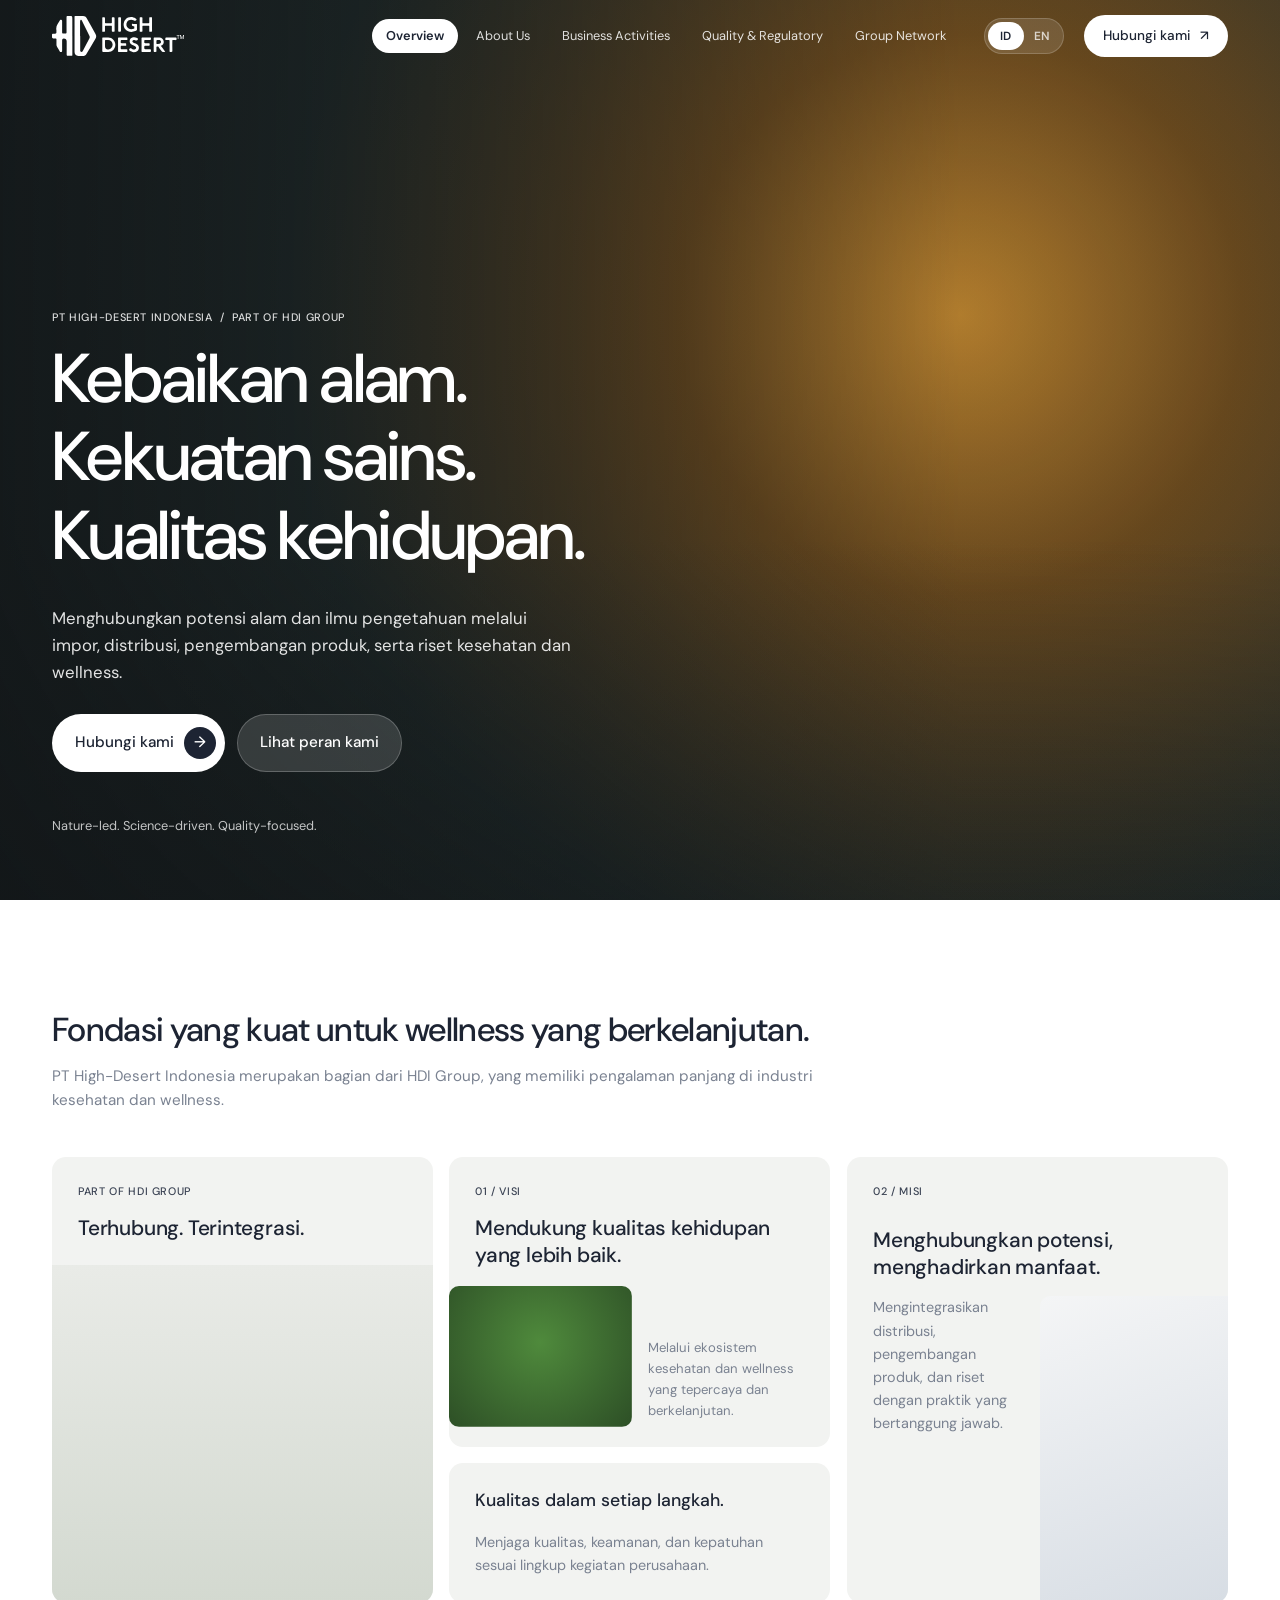
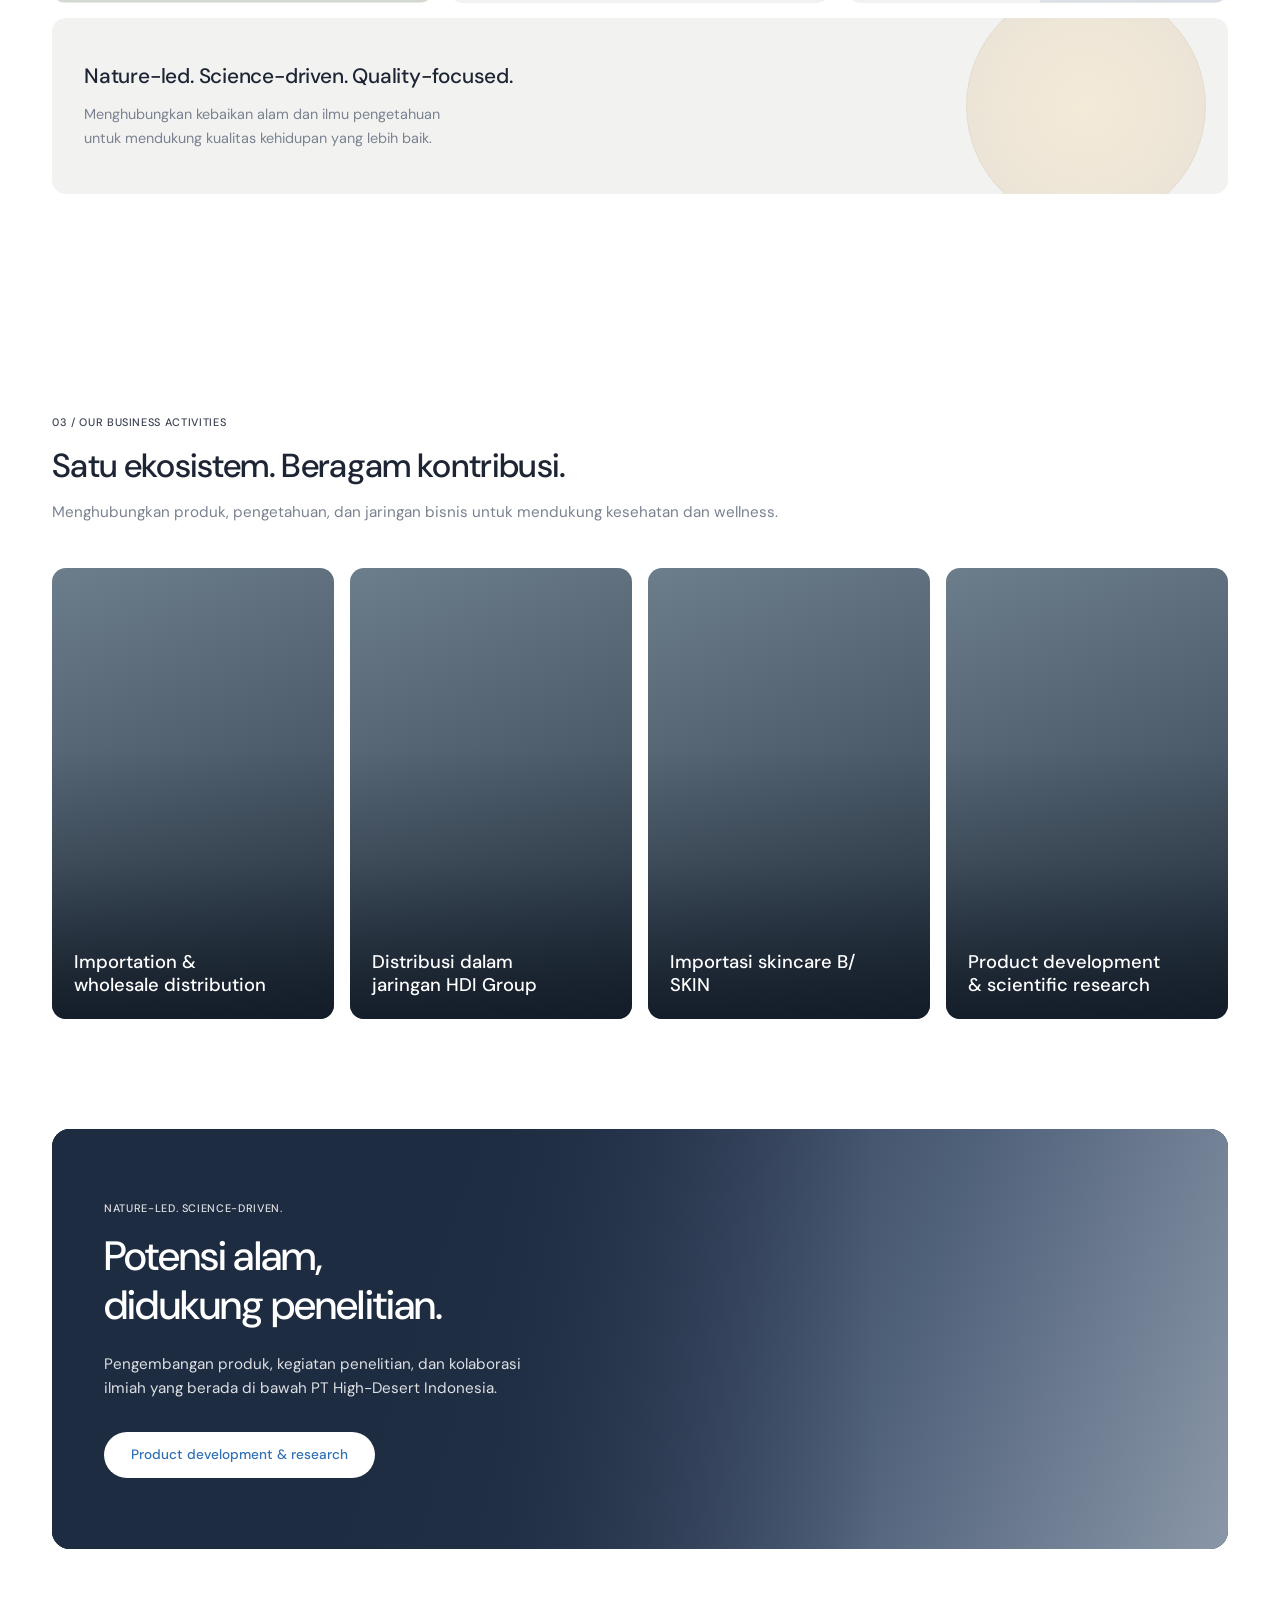
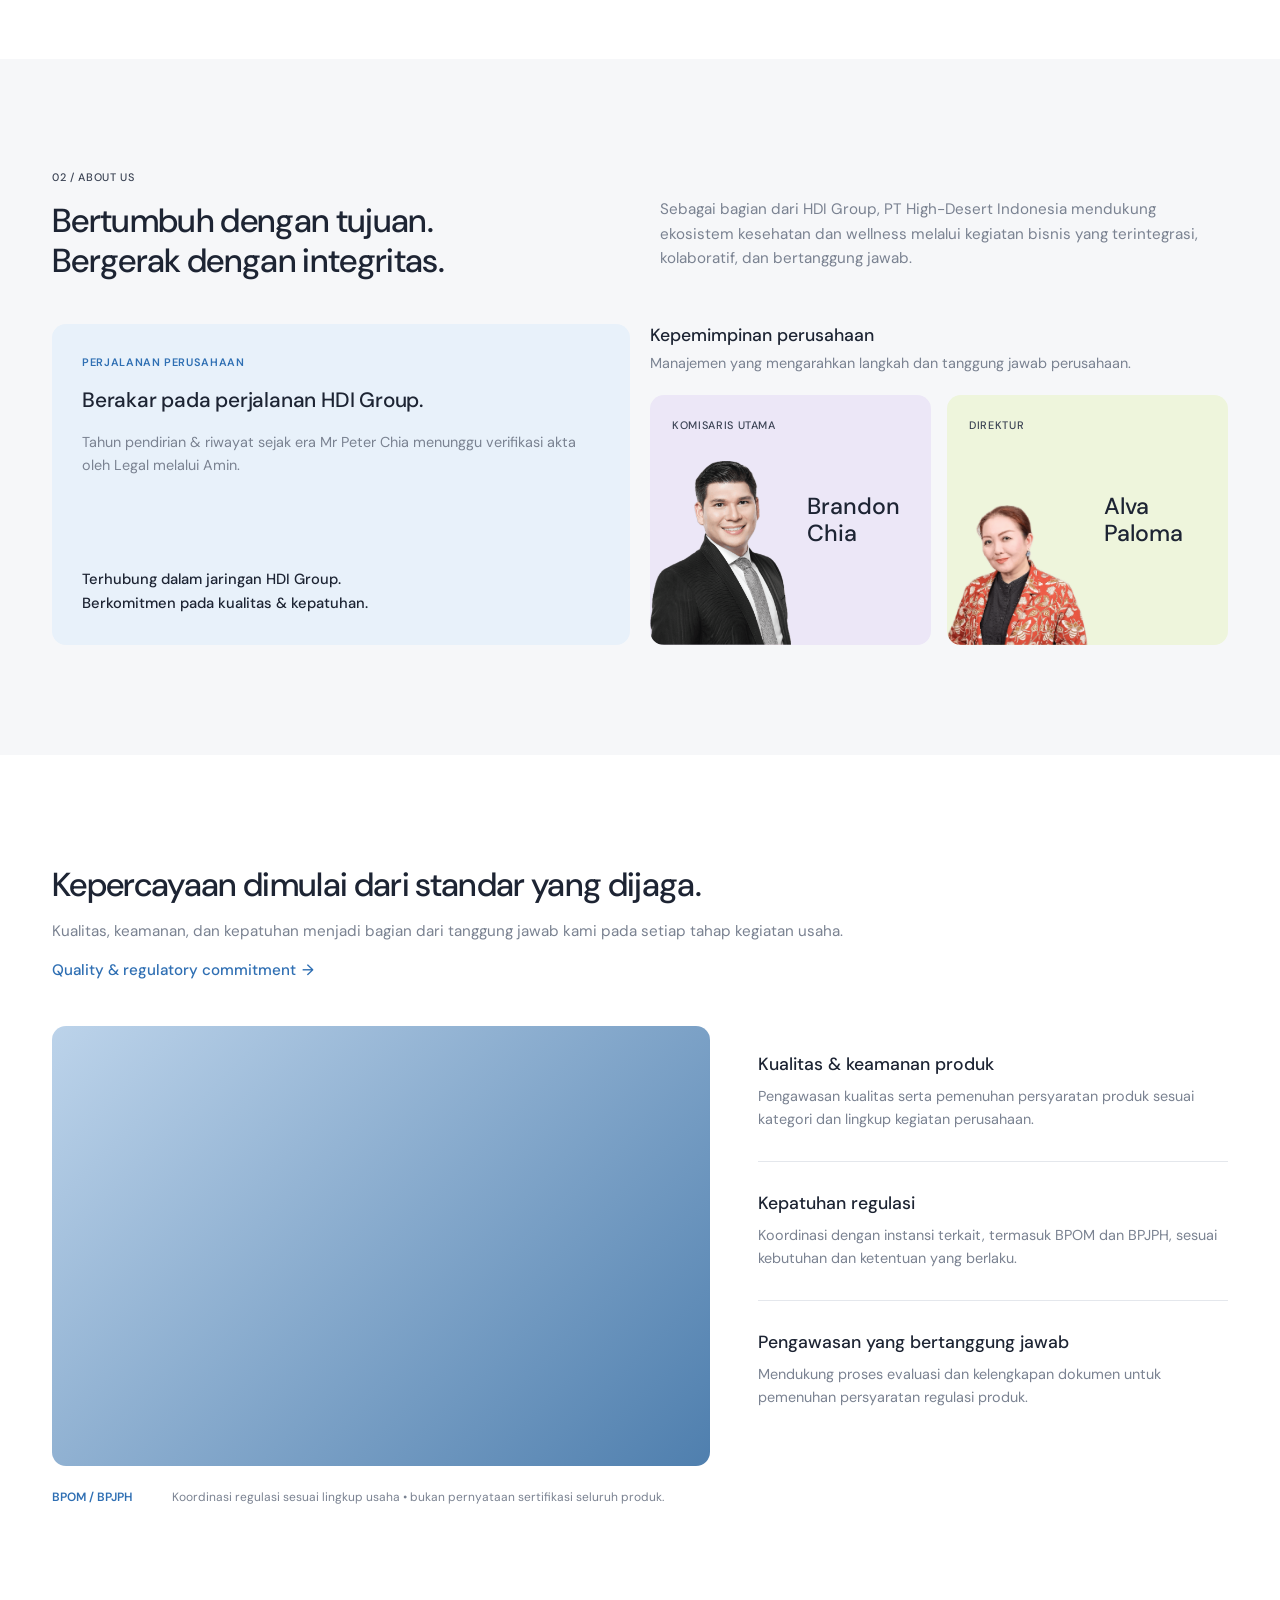
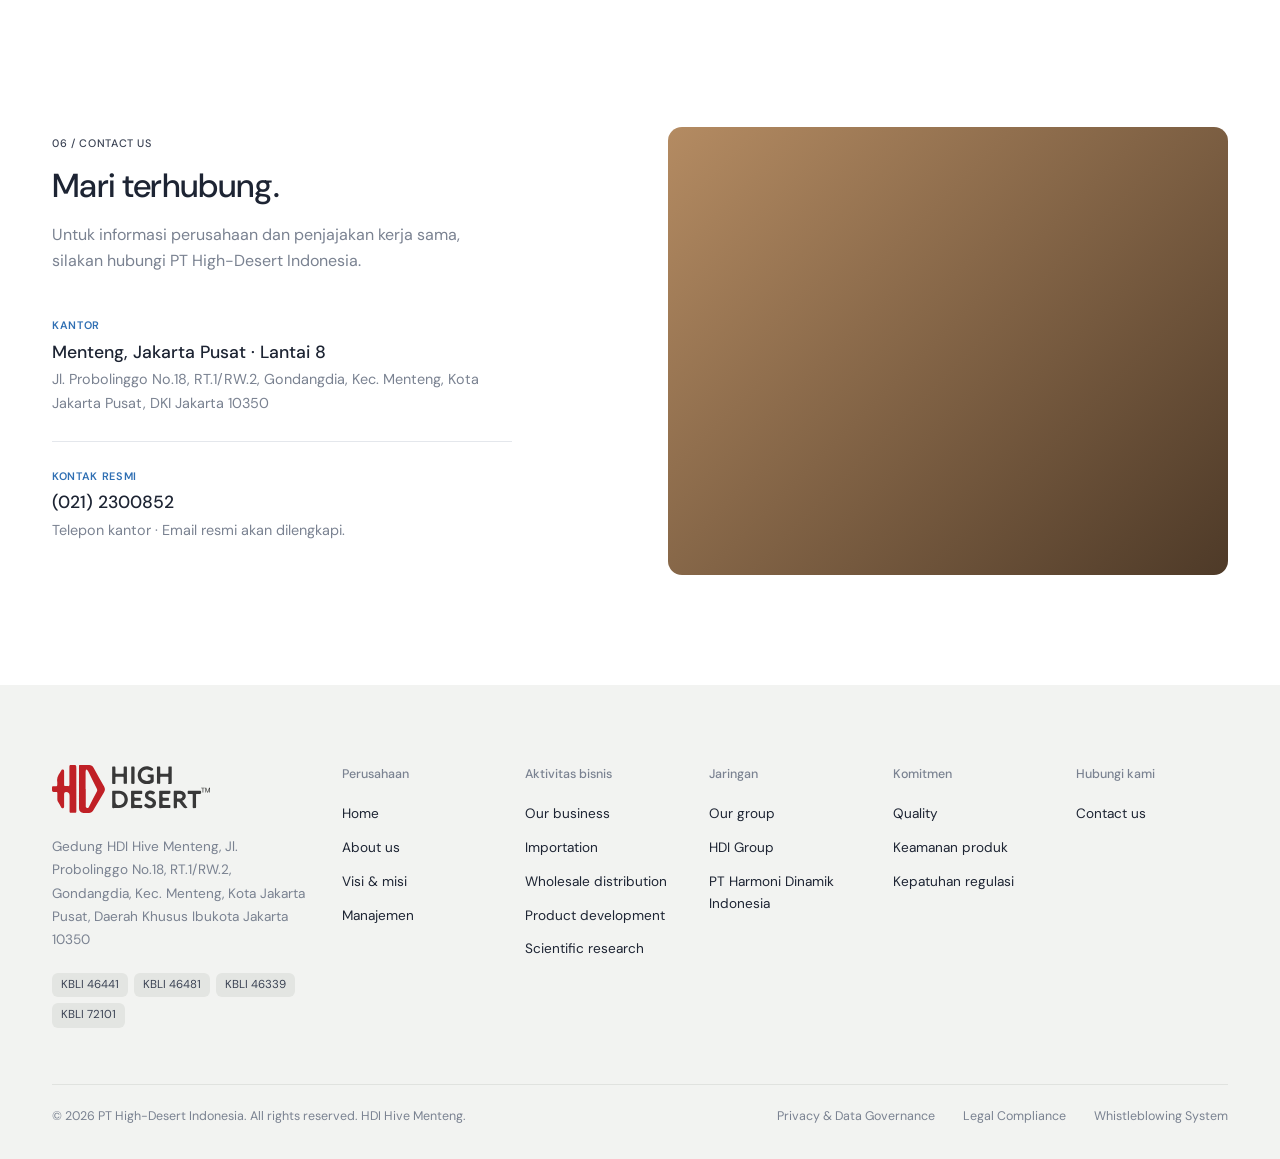
==== index.html @ 1d09f5a4 "Update semua file terbaru" ====
<!DOCTYPE html>
<html lang="id">
<head>
  <meta charset="UTF-8" />
  <meta name="viewport" content="width=device-width, initial-scale=1.0" />
  <title>PT High-Desert Indonesia — Holding & Bioactive Apitherapy</title>
  <meta name="description" content="PT High-Desert Indonesia, bagian dari HDI Group. Menghubungkan potensi alam dan ilmu pengetahuan melalui impor, distribusi, pengembangan produk, serta riset kesehatan dan wellness." />
  <link rel="preconnect" href="https://fonts.googleapis.com" />
  <link rel="preconnect" href="https://fonts.gstatic.com" crossorigin />
  <link href="https://fonts.googleapis.com/css2?family=DM+Sans:opsz,wght@9..40,300;9..40,400;9..40,500;9..40,600;9..40,700&display=swap" rel="stylesheet" />
  <link rel="stylesheet" href="style.css" />
</head>
<body>

  <!-- ============ HEADER ============ -->
  <header class="site-header">
    <div class="container header-inner">
      <a href="#top" class="brand" aria-label="High-Desert — kembali ke atas">
        <img src="assets/logo-white.svg" alt="High-Desert — Holding & Bioactive Apitherapy" class="brand-logo" width="132" height="40" />
      </a>

      <nav class="main-nav" aria-label="Navigasi utama">
        <ul>
          <li><a href="#top" class="is-active">Overview</a></li>
          <li><a href="about.html">About Us</a></li>
          <li><a href="business.html">Business Activities</a></li>
          <li><a href="quality.html">Quality &amp; Regulatory</a></li>
          <li><a href="network.html">Group Network</a></li>
        </ul>
      </nav>

      <div class="lang-switch" role="group" aria-label="Pilih bahasa">
        <button type="button" data-lang="id" aria-pressed="true">ID</button>
        <button type="button" data-lang="en" aria-pressed="false">EN</button>
        <span class="lang-pill" aria-hidden="true"></span>
      </div>

      <a href="contact.html" class="btn btn-light btn-sm header-cta">Hubungi kami <span aria-hidden="true">↗</span></a>

      <button class="nav-toggle" aria-label="Buka menu" aria-expanded="false">
        <span></span><span></span>
      </button>
    </div>
  </header>

  <main>
    <!-- ============ HERO ============ -->
    <section class="hero" id="top">
      <div class="hero-bg" style="--img:url('assets/hero.jpg')"></div>
      <div class="hero-overlay"></div>
      <div class="container hero-content">
        <p class="eyebrow eyebrow-light hero-anim" style="--d:.1s">PT High-Desert Indonesia &nbsp;/&nbsp; Part of HDI Group</p>
        <h1 class="hero-title">
          <span class="line"><span class="hero-anim" style="--d:.25s">Kebaikan alam.</span></span>
          <span class="line"><span class="hero-anim" style="--d:.4s">Kekuatan sains.</span></span>
          <span class="line"><span class="hero-anim" style="--d:.55s">Kualitas kehidupan.</span></span>
        </h1>
        <p class="hero-lead hero-anim" style="--d:.75s">
          Menghubungkan potensi alam dan ilmu pengetahuan melalui impor, distribusi,
          pengembangan produk, serta riset kesehatan dan wellness.
        </p>
        <div class="hero-actions hero-anim" style="--d:.9s">
          <a href="contact.html" class="btn btn-light btn-arrow">Hubungi kami <span class="arrow-circle" aria-hidden="true">→</span></a>
          <a href="#business" class="btn btn-glass">Lihat peran kami</a>
        </div>
        <p class="hero-note hero-anim" style="--d:1.05s">Nature-led. Science-driven. Quality-focused.</p>
      </div>
    </section>

    <!-- ============ FONDASI ============ -->
    <section class="section section-foundation">
      <div class="container">
        <div class="section-head reveal">
          <h2 class="h2">Fondasi yang kuat untuk wellness yang berkelanjutan.</h2>
          <p class="muted">PT High-Desert Indonesia merupakan bagian dari HDI Group, yang memiliki pengalaman panjang di industri kesehatan dan wellness.</p>
        </div>

        <div class="bento">
          <article class="card card-soft bento-a reveal">
            <p class="eyebrow">Part of HDI Group</p>
            <h3 class="h4">Terhubung. Terintegrasi.</h3>
            <div class="card-media media-bottom" style="--img:url('assets/family.jpg')"></div>
          </article>

          <article class="card card-soft bento-b reveal" style="--d:.1s">
            <p class="eyebrow">01 / Visi</p>
            <h3 class="h4">Mendukung kualitas kehidupan yang lebih baik.</h3>
            <div class="green-row">
              <div class="green-img" style="--img:url('assets/hands-moss.jpg')"></div>
              <p>Melalui ekosistem kesehatan dan wellness yang tepercaya dan berkelanjutan.</p>
            </div>
          </article>

          <article class="card card-soft bento-c reveal" style="--d:.2s">
            <h3 class="h5">Kualitas dalam setiap langkah.</h3>
            <p class="muted small">Menjaga kualitas, keamanan, dan kepatuhan sesuai lingkup kegiatan perusahaan.</p>
          </article>

          <article class="card card-soft bento-d reveal" style="--d:.3s">
            <p class="eyebrow">02 / Misi</p>
            <h3 class="h4">Menghubungkan potensi, menghadirkan manfaat.</h3>
            <div class="misi-row">
              <p class="muted small">Mengintegrasikan distribusi, pengembangan produk, dan riset dengan praktik yang bertanggung jawab.</p>
              <div class="card-media misi-img" style="--img:url('assets/lab-scientist.jpg')"></div>
            </div>
          </article>

          <article class="card card-soft bento-wide reveal">
            <div>
              <h3 class="h4">Nature-led. Science-driven. Quality-focused.</h3>
              <p class="muted small">Menghubungkan kebaikan alam dan ilmu pengetahuan<br />untuk mendukung kualitas kehidupan yang lebih baik.</p>
            </div>
            <div class="circle-img" style="--img:url('assets/honeycomb-dish.jpg')"></div>
          </article>
        </div>
      </div>
    </section>

    <!-- ============ BUSINESS ============ -->
    <section class="section" id="business">
      <div class="container">
        <div class="section-head reveal">
          <p class="eyebrow">03 / Our business activities</p>
          <h2 class="h2">Satu ekosistem. Beragam kontribusi.</h2>
          <p class="muted">Menghubungkan produk, pengetahuan, dan jaringan bisnis untuk mendukung kesehatan dan wellness.</p>
        </div>

        <div class="biz-grid">
          <a href="business.html#importation" class="biz-card reveal" style="--d:0s">
            <div class="biz-img" style="--img:url('assets/biz-honey.jpg')"></div>
            <div class="biz-body">
              <p class="eyebrow eyebrow-light biz-eyebrow">01 / Our business</p>
              <div class="biz-text">
                <h3>Importation &amp;<br />wholesale distribution</h3>
                <div class="biz-detail">
                  <div>
                    <p>Importasi dan distribusi wholesale produk untuk mendukung kebutuhan perusahaan dalam HDI Group.</p>
                    <ul class="biz-tags"><li>Suplemen</li><li>Obat tradisional</li><li>Food &amp; beverages</li><li>Personal care</li><li>Skincare</li></ul>
                  </div>
                </div>
              </div>
            </div>
          </a>
          <a href="business.html#divisi" class="biz-card reveal" style="--d:0.1s">
            <div class="biz-img" style="--img:url('assets/biz-warehouse.jpg')"></div>
            <div class="biz-body">
              <p class="eyebrow eyebrow-light biz-eyebrow">02 / Our business</p>
              <div class="biz-text">
                <h3>Distribusi dalam<br />jaringan HDI Group</h3>
                <div class="biz-detail">
                  <div>
                    <p>Mendistribusikan produk kepada perusahaan di dalam HDI Group, termasuk PT Harmoni Dinamik Indonesia.</p>
                    <ul class="biz-tags"><li>Jaringan bisnis</li><li>Pasokan produk</li><li>Kolaborasi</li></ul>
                  </div>
                </div>
              </div>
            </div>
          </a>
          <a href="business.html#bskin" class="biz-card reveal" style="--d:0.2s">
            <div class="biz-img" style="--img:url('assets/biz-skincare.jpg')"></div>
            <div class="biz-body">
              <p class="eyebrow eyebrow-light biz-eyebrow">03 / Our business</p>
              <div class="biz-text">
                <h3>Importasi skincare B/<br />SKIN</h3>
                <div class="biz-detail">
                  <div>
                    <p>Mendukung kegiatan importasi produk skincare B/SKIN dalam lingkup usaha PT High-Desert Indonesia.</p>
                    <ul class="biz-tags"><li>B/SKIN</li><li>Skincare</li></ul>
                  </div>
                </div>
              </div>
            </div>
          </a>
          <a href="business.html#research" class="biz-card reveal" style="--d:0.3s">
            <div class="biz-img" style="--img:url('assets/biz-research.jpg')"></div>
            <div class="biz-body">
              <p class="eyebrow eyebrow-light biz-eyebrow">04 / Our business</p>
              <div class="biz-text">
                <h3>Product development<br />&amp; scientific research</h3>
                <div class="biz-detail">
                  <div>
                    <p>Pengembangan produk, kegiatan penelitian, dan kolaborasi ilmiah yang berada di bawah PT High-Desert Indonesia.</p>
                    <ul class="biz-tags"><li>Pengembangan produk</li><li>Penelitian</li><li>Kolaborasi ilmiah</li></ul>
                  </div>
                </div>
              </div>
            </div>
          </a>
        </div>
      </div>
    </section>

    <!-- ============ RESEARCH BANNER ============ -->
    <section class="section section-tight">
      <div class="container">
        <div class="research-banner reveal">
          <div class="research-img" style="--img:url('assets/research-banner.jpg')"></div>
          <div class="research-overlay"></div>
          <div class="research-content">
            <p class="eyebrow eyebrow-light">Nature-led. Science-driven.</p>
            <h2 class="h2 light">Potensi alam,<br />didukung penelitian.</h2>
            <p class="research-text">Pengembangan produk, kegiatan penelitian, dan kolaborasi ilmiah yang berada di bawah PT High-Desert Indonesia.</p>
            <a href="business.html#research" class="btn btn-light btn-sm btn-blue-text">Product development &amp; research</a>
          </div>
        </div>
      </div>
    </section>

    <!-- ============ ABOUT ============ -->
    <section class="section section-tint" id="about">
      <div class="container">
        <div class="about-head">
          <div class="reveal">
            <p class="eyebrow">02 / About us</p>
            <h2 class="h2">Bertumbuh dengan tujuan.<br />Bergerak dengan integritas.</h2>
          </div>
          <p class="muted reveal" style="--d:.15s">Sebagai bagian dari HDI Group, PT High-Desert Indonesia mendukung ekosistem kesehatan dan wellness melalui kegiatan bisnis yang terintegrasi, kolaboratif, dan bertanggung jawab.</p>
        </div>

        <div class="about-grid">
          <article class="journey-card reveal">
            <p class="eyebrow eyebrow-blue">Perjalanan perusahaan</p>
            <h3 class="h4">Berakar pada perjalanan HDI Group.</h3>
            <p class="muted small">Tahun pendirian &amp; riwayat sejak era Mr Peter Chia menunggu verifikasi akta oleh Legal melalui Amin.</p>
            <p class="journey-foot">Terhubung dalam jaringan HDI Group.<br />Berkomitmen pada kualitas &amp; kepatuhan.</p>
          </article>

          <div class="leaders reveal" style="--d:.15s">
            <h3 class="h5">Kepemimpinan perusahaan</h3>
            <p class="muted small">Manajemen yang mengarahkan langkah dan tanggung jawab perusahaan.</p>
            <div class="leader-grid">
              <article class="leader-card leader-lilac">
                <p class="eyebrow">Komisaris Utama</p>
                <div class="leader-photo" style="--img:url('assets/brandon-chia.png')"></div>
                <h4>Brandon<br />Chia</h4>
              </article>
              <article class="leader-card leader-lime">
                <p class="eyebrow">Direktur</p>
                <div class="leader-photo" style="--img:url('assets/alva-paloma.png')"></div>
                <h4>Alva<br />Paloma</h4>
              </article>
            </div>
          </div>
        </div>
      </div>
    </section>

    <!-- ============ QUALITY ============ -->
    <section class="section" id="quality">
      <div class="container">
        <div class="section-head reveal">
          <h2 class="h2">Kepercayaan dimulai dari standar yang dijaga.</h2>
          <p class="muted">Kualitas, keamanan, dan kepatuhan menjadi bagian dari tanggung jawab kami pada setiap tahap kegiatan usaha.</p>
          <a href="quality.html" class="text-link">Quality &amp; regulatory commitment <span aria-hidden="true">→</span></a>
        </div>

        <div class="quality-grid">
          <div class="quality-img reveal" style="--img:url('assets/quality-lab.jpg')"></div>
          <ul class="quality-list">
            <li class="reveal" style="--d:.1s">
              <h3 class="h5">Kualitas &amp; keamanan produk</h3>
              <p class="muted small">Pengawasan kualitas serta pemenuhan persyaratan produk sesuai kategori dan lingkup kegiatan perusahaan.</p>
            </li>
            <li class="reveal" style="--d:.2s">
              <h3 class="h5">Kepatuhan regulasi</h3>
              <p class="muted small">Koordinasi dengan instansi terkait, termasuk BPOM dan BPJPH, sesuai kebutuhan dan ketentuan yang berlaku.</p>
            </li>
            <li class="reveal" style="--d:.3s">
              <h3 class="h5">Pengawasan yang bertanggung jawab</h3>
              <p class="muted small">Mendukung proses evaluasi dan kelengkapan dokumen untuk pemenuhan persyaratan regulasi produk.</p>
            </li>
          </ul>
        </div>
        <p class="quality-note reveal"><strong>BPOM / BPJPH</strong> <span>Koordinasi regulasi sesuai lingkup usaha • bukan pernyataan sertifikasi seluruh produk.</span></p>
      </div>
    </section>

    <!-- ============ CONTACT ============ -->
    <section class="section" id="contact">
      <div class="container contact-grid">
        <div class="reveal">
          <p class="eyebrow">06 / Contact us</p>
          <h2 class="h2">Mari terhubung.</h2>
          <p class="muted">Untuk informasi perusahaan dan penjajakan kerja sama,<br />silakan hubungi PT High-Desert Indonesia.</p>

          <div class="contact-item">
            <p class="eyebrow eyebrow-blue">Kantor</p>
            <h3 class="h5">Menteng, Jakarta Pusat · Lantai 8</h3>
            <p class="muted small">Jl. Probolinggo No.18, RT.1/RW.2, Gondangdia, Kec. Menteng, Kota Jakarta Pusat, DKI Jakarta 10350</p>
          </div>
          <div class="contact-item">
            <p class="eyebrow eyebrow-blue">Kontak resmi</p>
            <h3 class="h5 phone-link"><a href="tel:+62212300852">(021) 2300852</a></h3>
            <p class="muted small">Telepon kantor · Email resmi akan dilengkapi.</p>
          </div>
        </div>
        <div class="contact-img reveal" style="--d:.15s; --img:url('assets/office.jpg')"></div>
      </div>
    </section>
  </main>

  <!-- ============ FOOTER ============ -->
  <footer class="site-footer" id="footer">
    <div class="container">
      <div class="footer-top">
        <div class="footer-brand">
          <img src="assets/logo-color.svg" alt="High-Desert" class="footer-logo" width="160" height="49" />
          <address>Gedung HDI Hive Menteng, Jl. Probolinggo No.18, RT.1/RW.2, Gondangdia, Kec. Menteng, Kota Jakarta Pusat, Daerah Khusus Ibukota Jakarta 10350</address>
          <div class="kbli">
            <span>KBLI 46441</span><span>KBLI 46481</span><span>KBLI 46339</span><span>KBLI 72101</span>
          </div>
        </div>

        <div class="footer-col">
          <h4>Perusahaan</h4>
          <a href="#top">Home</a><a href="about.html">About us</a><a href="about.html#visi">Visi &amp; misi</a><a href="about.html#manajemen">Manajemen</a>
        </div>
        <div class="footer-col">
          <h4>Aktivitas bisnis</h4>
          <a href="business.html#divisi">Our business</a><a href="business.html#importation">Importation</a><a href="business.html#importation">Wholesale distribution</a><a href="business.html#research">Product development</a><a href="business.html#research">Scientific research</a>
        </div>
        <div class="footer-col">
          <h4>Jaringan</h4>
          <a href="network.html">Our group</a><a href="network.html#ekosistem">HDI Group</a><a href="network.html#entitas">PT Harmoni Dinamik Indonesia</a>
        </div>
        <div class="footer-col">
          <h4>Komitmen</h4>
          <a href="quality.html#komitmen">Quality</a><a href="quality.html#alur">Keamanan produk</a><a href="quality.html#regulasi">Kepatuhan regulasi</a>
        </div>
        <div class="footer-col">
          <h4>Hubungi kami</h4>
          <a href="contact.html">Contact us</a>
        </div>
      </div>

      <div class="footer-bottom">
        <p>© <span id="year">2024</span> PT High-Desert Indonesia. All rights reserved. HDI Hive Menteng.</p>
        <nav aria-label="Legal">
          <a href="#">Privacy &amp; Data Governance</a>
          <a href="#">Legal Compliance</a>
          <a href="contact.html?topik=whistleblowing#form">Whistleblowing System</a>
        </nav>
      </div>
    </div>
  </footer>

  <!-- Floating back to top dengan progress ring -->
  <button class="back-to-top js-totop" type="button" aria-label="Kembali ke atas">
    <svg viewBox="0 0 48 48" aria-hidden="true">
      <circle class="ring-bg" cx="24" cy="24" r="22" />
      <circle class="ring-progress" cx="24" cy="24" r="22" />
    </svg>
    <span class="back-to-top-arrow" aria-hidden="true">↑</span>
  </button>

  <script src="i18n.js" defer></script>
  <script src="script.js" defer></script>
</body>
</html>
---- style.css ----
/* =========================================================
   PT High-Desert Indonesia — Homepage
   ========================================================= */

:root {
  --ink: #1d2433;
  --ink-soft: #3b4354;
  --muted: #7a8291;
  --line: #e4e7ec;
  --bg: #ffffff;
  --bg-soft: #f2f3f1;
  --bg-tint: #f6f7f9;
  --green: #3f7d5a;
  --green-dark: #326848;
  --blue: #2f6fb3;
  --blue-soft: #e8f1fa;
  --lilac: #ece7f7;
  --lime: #eef5dc;
  --navy: #1e2c42;
  --header-h: 72px;
  --radius: 14px;
  --radius-lg: 18px;
  --ease: cubic-bezier(.22, .61, .36, 1);
  --ease-out: cubic-bezier(.16, 1, .3, 1);
  --container: 1240px;
}

*,
*::before,
*::after { box-sizing: border-box; }

html { scroll-behavior: smooth; scroll-padding-top: var(--header-h); }

body {
  margin: 0;
  font-family: "DM Sans", system-ui, -apple-system, "Segoe UI", sans-serif;
  color: var(--ink);
  background: var(--bg);
  font-size: 16px;
  line-height: 1.6;
  -webkit-font-smoothing: antialiased;
  overflow-x: clip; /* cegah scroll horizontal dari animasi slide-in (tidak mengganggu sticky) */
}

img { max-width: 100%; display: block; }
a { color: inherit; text-decoration: none; }
h1, h2, h3, h4, p { margin: 0; }
ul { margin: 0; padding: 0; list-style: none; }
address { font-style: normal; }

.container {
  width: 100%;
  max-width: var(--container);
  margin: 0 auto;
  padding: 0 32px;
}

/* ---------- Typography ---------- */
.h2 {
  font-size: clamp(1.75rem, 2.6vw, 2.25rem);
  font-weight: 500;
  line-height: 1.2;
  letter-spacing: -.02em;
}
.h2.light { color: #fff; }
.h4 { font-size: 1.3rem; font-weight: 500; line-height: 1.3; letter-spacing: -.01em; }
.h5 { font-size: 1.1rem; font-weight: 500; line-height: 1.35; }
.muted { color: var(--muted); }
.small { font-size: .9rem; line-height: 1.6; }

.eyebrow {
  font-size: .68rem;
  font-weight: 500;
  letter-spacing: .06em;
  text-transform: uppercase;
  color: var(--ink-soft);
  margin-bottom: 14px;
}
.eyebrow-light { color: rgba(255, 255, 255, .85); }
.eyebrow-blue { color: var(--blue); font-weight: 600; }

/* ---------- Buttons ---------- */
.btn {
  display: inline-flex;
  align-items: center;
  gap: 10px;
  padding: 12px 22px;
  border-radius: 999px;
  font-weight: 500;
  font-size: .95rem;
  border: 1px solid transparent;
  cursor: pointer;
  transition: transform .35s var(--ease), background-color .35s var(--ease),
              box-shadow .35s var(--ease), color .35s var(--ease);
}
.btn:hover { transform: translateY(-2px); }
.btn-sm { padding: 9px 18px; font-size: .85rem; }

.btn-light { background: #fff; color: var(--ink); }
.btn-light:hover { box-shadow: 0 10px 24px -10px rgba(0, 0, 0, .35); }

.btn-glass {
  background: rgba(255, 255, 255, .14);
  color: #fff;
  border-color: rgba(255, 255, 255, .22);
  backdrop-filter: blur(8px);
}
.btn-glass:hover { background: rgba(255, 255, 255, .24); }

.btn-arrow { padding-right: 8px; }
.arrow-circle {
  display: grid;
  place-items: center;
  width: 32px;
  height: 32px;
  border-radius: 50%;
  background: var(--ink);
  color: #fff;
  transition: transform .4s var(--ease);
}
.btn-arrow:hover .arrow-circle { transform: translateX(4px); }

.btn-blue-text { color: var(--blue); padding: 11px 26px; }

.text-link {
  display: inline-flex;
  gap: 6px;
  margin-top: 14px;
  color: var(--blue);
  font-weight: 500;
  font-size: .95rem;
}
.text-link span { transition: transform .35s var(--ease); }
.text-link:hover span { transform: translateX(5px); }

/* ---------- Image helper ----------
   Gambar dipasang via --img. Jika file belum ada, gradient fallback tetap tampil. */
[style*="--img"] {
  background-image: var(--img), var(--fallback, linear-gradient(135deg, #dfe4ea, #c9d1db));
  background-size: cover;
  background-position: center;
  background-repeat: no-repeat;
}

/* =========================================================
   HEADER
   ========================================================= */
.site-header {
  position: fixed;
  inset: 0 0 auto 0;
  z-index: 100;
  height: var(--header-h);
  background: rgba(32, 34, 36, .0);
  transition: background-color .4s var(--ease), box-shadow .4s var(--ease), height .4s var(--ease);
}
.site-header.is-scrolled {
  background: rgba(30, 32, 34, .86);
  backdrop-filter: blur(14px);
  box-shadow: 0 6px 24px -12px rgba(0, 0, 0, .45);
  --header-h: 64px;
}
.header-inner {
  height: 100%;
  display: flex;
  align-items: center;
  justify-content: space-between;
  gap: 24px;
}

.brand { color: #fff; display: flex; flex-direction: column; line-height: 1.1; }
.brand-name { font-weight: 700; font-size: 1.05rem; letter-spacing: -.01em; display: inline-flex; align-items: center; }
.brand-name sup { font-size: .55em; margin-left: 1px; }
.brand-dot {
  width: 6px; height: 6px; border-radius: 50%; background: #fff; margin-left: 5px;
  animation: pulse 2.6s var(--ease) infinite;
}
.brand-tag { font-size: .58rem; letter-spacing: .08em; text-transform: uppercase; opacity: .85; margin-top: 4px; }

.main-nav ul {
  display: flex;
  gap: 4px;
  padding: 4px;
  border-radius: 999px;
}
.main-nav a {
  display: block;
  padding: 7px 14px;
  border-radius: 999px;
  color: rgba(255, 255, 255, .85);
  font-size: .8rem;
  transition: background-color .3s var(--ease), color .3s var(--ease);
}
.main-nav a:hover { color: #fff; background: rgba(255, 255, 255, .1); }
.main-nav a.is-active { background: #fff; color: var(--ink); font-weight: 600; }

.nav-toggle {
  display: none;
  width: 42px; height: 42px;
  border-radius: 50%;
  border: 1px solid rgba(255, 255, 255, .3);
  background: transparent;
  cursor: pointer;
  position: relative;
}
.nav-toggle span {
  position: absolute; left: 12px; right: 12px; height: 1.5px; background: #fff;
  transition: transform .35s var(--ease), top .35s var(--ease);
}
.nav-toggle span:first-child { top: 16px; }
.nav-toggle span:last-child { top: 24px; }
.nav-open .nav-toggle span:first-child { top: 20px; transform: rotate(45deg); }
.nav-open .nav-toggle span:last-child { top: 20px; transform: rotate(-45deg); }

/* =========================================================
   HERO
   ========================================================= */
.hero {
  position: relative;
  min-height: 100vh;
  min-height: 100svh;
  max-height: 900px;
  display: flex;
  align-items: flex-end;
  color: #fff;
  overflow: hidden;
  background: #1f2a2a;
}
.hero-bg {
  --fallback: radial-gradient(circle at 75% 35%, #b9822f 0%, #6b4a1e 25%, #23302f 60%, #1b2324 100%);
  position: absolute;
  inset: 0;
  transform: scale(1.12);
  animation: kenburns 18s var(--ease) forwards;
}
.hero-overlay {
  position: absolute;
  inset: 0;
  background:
    linear-gradient(90deg, rgba(18, 22, 24, .78) 0%, rgba(18, 22, 24, .4) 45%, rgba(18, 22, 24, .05) 75%),
    linear-gradient(0deg, rgba(18, 22, 24, .45) 0%, transparent 40%);
}
.hero-content { position: relative; padding-top: 140px; padding-bottom: 64px; }
.hero-title {
  font-size: clamp(2.6rem, 5.4vw, 4.4rem);
  font-weight: 500;
  line-height: 1.08;
  letter-spacing: -.025em;
  margin: 8px 0 28px;
}
.hero-title .line { display: block; overflow: hidden; padding-bottom: .06em; }
.hero-title .line > span { display: inline-block; }
.hero-lead { max-width: 520px; font-size: 1.05rem; color: rgba(255, 255, 255, .88); }
.hero-actions { display: flex; flex-wrap: wrap; gap: 12px; margin: 28px 0 44px; }
.hero-note { font-size: .8rem; color: rgba(255, 255, 255, .75); }

/* Hero entrance */
.hero-anim {
  opacity: 0;
  transform: translateY(24px);
  animation: heroIn 1s var(--ease-out) forwards;
  animation-delay: var(--d, 0s);
}
.hero-title .hero-anim { transform: translateY(105%); opacity: 1; }

/* =========================================================
   SECTIONS
   ========================================================= */
.section { padding: 110px 0; }
.section-tight { padding: 0 0 110px; }
.section-tint { background: var(--bg-tint); }
.section-head { max-width: 820px; margin-bottom: 44px; }
.section-head .h2 + .muted { margin-top: 14px; font-size: .95rem; }

/* ---------- Bento ---------- */
.bento {
  display: grid;
  grid-template-columns: 1fr 1fr 1fr;
  grid-template-rows: auto auto auto;
  gap: 16px;
}
.card {
  border-radius: var(--radius);
  padding: 26px 26px;
  position: relative;
  overflow: hidden;
  transition: transform .5s var(--ease), box-shadow .5s var(--ease);
}
.card:hover { transform: translateY(-4px); box-shadow: 0 20px 40px -24px rgba(29, 36, 51, .35); }
.card-soft { background: var(--bg-soft); }
.card-green { background: var(--green); color: #fff; }

/* ---------- Bento hover: membesar + berubah hijau ---------- */
.bento .card {
  transition: transform .55s var(--ease), box-shadow .55s var(--ease),
              background-color .5s var(--ease), color .5s var(--ease);
  will-change: transform;
}
.bento .card .eyebrow,
.bento .card .muted,
.bento .card .green-row p { transition: color .5s var(--ease); }

/* Kartu yang di-hover jadi hijau */
.bento .card:hover {
  z-index: 2;
  background: var(--green);
  color: #fff;
  box-shadow: 0 30px 60px -28px rgba(30, 70, 45, .55);
}
.bento .card:hover .eyebrow { color: rgba(255, 255, 255, .85); }
.bento .card:hover .muted { color: rgba(255, 255, 255, .85); }

/* Saat kartu lain di-hover, kartu Visi kembali abu-abu supaya hanya satu yang hijau */
.bento:has(.card:hover) .card-green:not(:hover) { background: var(--bg-soft); color: var(--ink); }
.bento:has(.card:hover) .card-green:not(:hover) .eyebrow { color: var(--ink-soft); }
.bento:has(.card:hover) .card-green:not(:hover) .green-row p { color: var(--muted); }

.bento-a { grid-column: 1; grid-row: 1 / span 2; min-height: 440px; padding-bottom: 0; display: flex; flex-direction: column; }
.bento-b { grid-column: 2; grid-row: 1; }
.bento-c { grid-column: 2; grid-row: 2; }
.bento-d { grid-column: 3; grid-row: 1 / span 2; display: flex; flex-direction: column; padding-bottom: 0; }
.bento-wide {
  grid-column: 1 / -1;
  display: flex; align-items: center; justify-content: space-between; gap: 24px;
  padding: 28px 32px;
  min-height: 170px;
}
.bento-wide .h4 { margin-bottom: 14px; }
.bento-c .h5 { margin-bottom: 18px; }

.card-media { transition: transform .9s var(--ease); }
.card:hover .card-media { transform: scale(1.04); }
.media-bottom {
  --fallback: linear-gradient(180deg, #e9ebe7, #d3d9d0);
  flex: 1;
  margin: 24px -26px 0;
  background-position: center bottom;
  background-size: contain;
}

.green-row { display: grid; grid-template-columns: 1fr 1fr; gap: 16px; align-items: end; margin-top: 18px; }
.green-row p { font-size: .82rem; color: rgba(255, 255, 255, .88); }
.green-img {
  --fallback: radial-gradient(circle at 50% 40%, #4f8a3c, #2d4f26);
  aspect-ratio: 1.3 / 1;
  border-radius: 10px;
  margin-left: -26px;
  margin-bottom: -6px;
}

.bento-d .h4 { margin-top: 12px; }
.misi-row { display: grid; grid-template-columns: 1fr 1.05fr; gap: 12px; flex: 1; margin-top: 16px; }
.misi-img { --fallback: linear-gradient(160deg, #f4f5f6, #d7dde4); margin-right: -26px; border-radius: 10px 0 0 0; min-height: 220px; }

.circle-img {
  --fallback: radial-gradient(circle, #f4ead8, #e8e2d6);
  width: 240px; height: 240px;
  border-radius: 50%;
  flex-shrink: 0;
  margin: -60px -10px -60px 0;
  box-shadow: inset 0 0 0 1px rgba(0, 0, 0, .04);
  animation: float 7s ease-in-out infinite;
}

/* ---------- Business ---------- */
.biz-grid { display: grid; grid-template-columns: repeat(4, 1fr); gap: 16px; }
.biz-card {
  position: relative;
  display: block;
  aspect-ratio: 3 / 4.8;
  border-radius: var(--radius);
  overflow: hidden;
  color: #fff;
  isolation: isolate;
}
.biz-img {
  --fallback: linear-gradient(160deg, #6c7d8c, #2c3a48);
  position: absolute; inset: 0; z-index: -2;
  transition: transform 1.1s var(--ease);
}
.biz-card::after {
  content: "";
  position: absolute; inset: 0; z-index: -1;
  background: linear-gradient(0deg, rgba(14, 22, 34, .85) 0%, rgba(14, 22, 34, .2) 35%, transparent 60%);
  transition: background-color .5s var(--ease);
}
.biz-card::before {
  /* overlay navy saat hover */
  content: "";
  position: absolute; inset: 0; z-index: -1;
  background: rgba(30, 44, 66, .9);
  opacity: 0;
  transition: opacity .6s var(--ease);
}
.biz-body {
  position: absolute; inset: 0;
  display: flex; flex-direction: column;
  padding: 22px;
}
.biz-eyebrow {
  font-size: .62rem;
  opacity: 0; transform: translateY(-8px);
  transition: opacity .5s var(--ease), transform .5s var(--ease);
}
.biz-text { margin-top: auto; }
.biz-card h3 {
  font-size: 1.15rem; font-weight: 500; line-height: 1.25;
  transition: font-size .5s var(--ease);
}
/* trik grid 0fr → 1fr supaya teks detail "membuka" dengan halus */
.biz-detail {
  display: grid;
  grid-template-rows: 0fr;
  transition: grid-template-rows .6s var(--ease);
}
.biz-detail > div {
  overflow: hidden;
  opacity: 0; transform: translateY(12px);
  transition: opacity .45s var(--ease), transform .55s var(--ease);
}
.biz-detail p { font-size: .82rem; line-height: 1.6; color: rgba(255, 255, 255, .78); padding-top: 14px; }
.biz-tags {
  display: flex; flex-wrap: wrap; gap: 4px 0;
  margin-top: 16px; padding-bottom: 4px;
  font-size: .68rem; color: rgba(255, 255, 255, .72);
}
.biz-tags li:not(:last-child)::after { content: "·"; margin: 0 7px; opacity: .7; }

.biz-card:hover .biz-img, .biz-card:focus-visible .biz-img { transform: scale(1.07); }
.biz-card:hover::before, .biz-card:focus-visible::before { opacity: 1; }
.biz-card:hover .biz-eyebrow, .biz-card:focus-visible .biz-eyebrow { opacity: 1; transform: none; }
.biz-card:hover .biz-detail, .biz-card:focus-visible .biz-detail { grid-template-rows: 1fr; }
.biz-card:hover .biz-detail > div, .biz-card:focus-visible .biz-detail > div {
  opacity: 1; transform: none; transition-delay: .12s;
}
.biz-card:hover .biz-text, .biz-card:focus-visible .biz-text { margin-bottom: 18%; }
.biz-text { transition: margin-bottom .6s var(--ease); }
.biz-card h3 { padding: 0; }

/* ---------- Research banner ---------- */
.research-banner {
  position: relative;
  border-radius: var(--radius-lg);
  overflow: hidden;
  min-height: 420px;
  display: flex;
  align-items: center;
  background: var(--navy);
}
.research-img {
  --fallback: linear-gradient(110deg, #1e2c42 30%, #50617a 70%, #8a97a8);
  position: absolute; inset: 0;
  background-position: right center;
  transform: scale(1.08);
  transition: transform 1.6s var(--ease);
}
.research-banner.is-visible .research-img { transform: scale(1); }
.research-overlay {
  position: absolute; inset: 0;
  background: linear-gradient(90deg, rgba(30, 44, 66, .97) 0%, rgba(30, 44, 66, .85) 38%, rgba(30, 44, 66, 0) 70%);
}
.research-content { position: relative; padding: 56px 52px; max-width: 560px; color: #fff; }
.research-content .h2 { font-size: clamp(2rem, 3.2vw, 2.7rem); margin-bottom: 22px; }
.research-text { font-size: .95rem; color: rgba(255, 255, 255, .85); margin-bottom: 32px; }

/* ---------- About ---------- */
.about-head { display: grid; grid-template-columns: 1fr 1fr; gap: 40px; align-items: start; margin-bottom: 44px; }
.about-head .muted { font-size: .95rem; padding-top: 28px; }
.about-grid { display: grid; grid-template-columns: 1fr 1fr; gap: 20px; align-items: stretch; }

.journey-card {
  background: var(--blue-soft);
  border-radius: var(--radius);
  padding: 30px;
  display: flex; flex-direction: column;
}
.journey-card .h4 { margin-bottom: 18px; }
.journey-foot { margin-top: auto; padding-top: 40px; font-weight: 500; font-size: .92rem; line-height: 1.6; }

.leaders .h5 { margin-bottom: 4px; }
.leaders > .muted { margin-bottom: 20px; }
.leader-grid { display: grid; grid-template-columns: 1fr 1fr; gap: 16px; }
.leader-card {
  position: relative;
  border-radius: var(--radius);
  padding: 22px;
  min-height: 250px;
  overflow: hidden;
  transition: transform .5s var(--ease), box-shadow .5s var(--ease);
}
.leader-card:hover { transform: translateY(-4px); box-shadow: 0 20px 40px -24px rgba(29, 36, 51, .35); }
.leader-lilac { background: var(--lilac); }
.leader-lime { background: var(--lime); }
.leader-photo {
  --fallback: radial-gradient(circle at 50% 35%, rgba(0,0,0,.12) 0 28%, transparent 29%),
              radial-gradient(ellipse at 50% 110%, rgba(0,0,0,.12) 0 48%, transparent 49%);
  position: absolute; left: 0; bottom: 0;
  width: 52%; height: 72%;
  background-size: contain;
  background-position: left bottom;
  transition: transform .7s var(--ease);
}
.leader-card:hover .leader-photo { transform: translateY(-4px); }
.leader-card h4 {
  position: absolute; left: 56%; top: 50%;
  transform: translateY(-50%);
  font-size: 1.45rem; font-weight: 500; line-height: 1.15;
}

/* ---------- Quality ---------- */
.quality-grid { display: grid; grid-template-columns: 1.4fr 1fr; gap: 48px; align-items: stretch; }
.quality-img {
  --fallback: linear-gradient(135deg, #bcd3ea, #4f7fae);
  border-radius: var(--radius);
  min-height: 440px;
}
.quality-list { display: flex; flex-direction: column; justify-content: center; }
.quality-list li { padding: 30px 0; border-bottom: 1px solid var(--line); }
.quality-list li:first-child { padding-top: 0; }
.quality-list li:last-child { border-bottom: 0; }
.quality-list .h5 { margin-bottom: 8px; }
.quality-note { display: flex; gap: 40px; margin-top: 22px; font-size: .75rem; color: var(--muted); }
.quality-note strong { color: var(--blue); font-weight: 600; }

/* ---------- Contact ---------- */
.contact-grid { display: grid; grid-template-columns: 1fr 1fr; gap: 56px; align-items: center; }
.contact-grid .h2 { margin-bottom: 16px; }
.contact-item { padding: 26px 0; border-bottom: 1px solid var(--line); max-width: 460px; }
.contact-item:first-of-type { margin-top: 18px; }
.contact-item:last-child { border-bottom: 0; }
.contact-item .eyebrow { margin-bottom: 6px; }
.contact-item .h5 { margin-bottom: 4px; }
.contact-img {
  --fallback: linear-gradient(135deg, #b48b62, #4e3a28);
  border-radius: var(--radius);
  aspect-ratio: 4 / 3.2;
}

/* =========================================================
   FOOTER
   ========================================================= */
.site-footer { background: var(--bg-soft); padding: 80px 0 32px; font-size: .85rem; }
.footer-top {
  display: grid;
  grid-template-columns: 1.7fr repeat(5, 1fr);
  gap: 32px;
}
.footer-logo { font-weight: 700; font-size: 1.2rem; letter-spacing: .02em; margin-bottom: 22px; }
.footer-brand address { color: var(--muted); line-height: 1.7; max-width: 260px; }
.kbli { display: flex; flex-wrap: wrap; gap: 6px; margin-top: 22px; }
.kbli span { background: #e3e5e2; color: var(--ink-soft); padding: 3px 9px; border-radius: 6px; font-size: .72rem; }
.footer-col h4 { font-size: .78rem; font-weight: 500; color: var(--muted); margin-bottom: 18px; }
.footer-col a { display: block; margin-bottom: 12px; color: var(--ink); width: fit-content; position: relative; }
.footer-col a::after {
  content: ""; position: absolute; left: 0; bottom: -2px; height: 1px; width: 100%;
  background: currentColor; transform: scaleX(0); transform-origin: right;
  transition: transform .4s var(--ease);
}
.footer-col a:hover::after { transform: scaleX(1); transform-origin: left; }
.footer-mini { color: var(--muted); font-size: .72rem; margin-top: 16px; }

.footer-totop { display: flex; justify-content: flex-end; margin: 56px 0 22px; }
.btn-totop-inline {
  font: inherit; font-size: .85rem;
  display: inline-flex; align-items: center; gap: 8px;
  background: #fff; color: var(--ink);
  border: 1px solid var(--line);
  padding: 10px 20px; border-radius: 10px;
  cursor: pointer;
  transition: transform .35s var(--ease), box-shadow .35s var(--ease);
}
.btn-totop-inline span { display: inline-block; transition: transform .35s var(--ease); }
.btn-totop-inline:hover { transform: translateY(-2px); box-shadow: 0 10px 22px -12px rgba(0, 0, 0, .3); }
.btn-totop-inline:hover span { transform: translateY(-3px); }

.footer-bottom {
  display: flex; justify-content: space-between; align-items: center; flex-wrap: wrap; gap: 16px;
  padding-top: 22px; border-top: 1px solid #e0e2df;
  color: var(--muted); font-size: .78rem;
}
.footer-bottom nav { display: flex; gap: 28px; flex-wrap: wrap; }
.footer-bottom a:hover { color: var(--ink); }

/* =========================================================
   FLOATING BACK TO TOP
   ========================================================= */
.back-to-top {
  position: fixed;
  right: 28px; bottom: 28px;
  z-index: 90;
  width: 52px; height: 52px;
  border: 0; border-radius: 50%;
  background: var(--ink);
  color: #fff;
  cursor: pointer;
  display: grid; place-items: center;
  box-shadow: 0 12px 28px -10px rgba(29, 36, 51, .55);
  opacity: 0; visibility: hidden;
  transform: translateY(16px) scale(.9);
  transition: opacity .45s var(--ease), transform .45s var(--ease), visibility .45s, background-color .3s;
}
.back-to-top.is-visible { opacity: 1; visibility: visible; transform: none; }
.back-to-top:hover { background: var(--green); }
.back-to-top svg { position: absolute; inset: 0; width: 100%; height: 100%; transform: rotate(-90deg); }
.ring-bg, .ring-progress { fill: none; stroke-width: 2; }
.ring-bg { stroke: rgba(255, 255, 255, .15); }
.ring-progress {
  stroke: #fff;
  stroke-linecap: round;
  stroke-dasharray: 138.23;          /* 2πr, r = 22 */
  stroke-dashoffset: 138.23;
  transition: stroke-dashoffset .15s linear;
}
.back-to-top-arrow { font-size: 1.15rem; position: relative; transition: transform .35s var(--ease); }
.back-to-top:hover .back-to-top-arrow { transform: translateY(-3px); }

/* =========================================================
   SCROLL REVEAL
   ========================================================= */
.reveal {
  opacity: 0;
  transform: translateY(32px);
  transition: opacity .9s var(--ease-out), transform .9s var(--ease-out);
  transition-delay: var(--d, 0s);
}
.reveal.is-visible { opacity: 1; transform: none; }
/* hover transform pada card tetap berjalan setelah muncul */
.card.reveal.is-visible:hover, .leader-card.reveal.is-visible:hover { transform: translateY(-4px); }
.bento .card.reveal.is-visible:hover { transform: translateY(-6px) scale(1.04); }
.bento .bento-wide.reveal.is-visible:hover { transform: translateY(-4px) scale(1.015); }

/* Tanpa JS: semua langsung tampil */
.no-js .reveal { opacity: 1; transform: none; }

/* =========================================================
   KEYFRAMES
   ========================================================= */
@keyframes heroIn { to { opacity: 1; transform: none; } }
@keyframes kenburns { to { transform: scale(1); } }
@keyframes float {
  0%, 100% { transform: translateY(0); }
  50% { transform: translateY(-10px); }
}
@keyframes pulse {
  0%, 100% { opacity: 1; transform: scale(1); }
  50% { opacity: .45; transform: scale(.8); }
}

/* =========================================================
   RESPONSIVE
   ========================================================= */
@media (max-width: 1080px) {
  .main-nav a { padding: 7px 10px; font-size: .76rem; }
  .footer-top { grid-template-columns: repeat(3, 1fr); }
  .footer-brand { grid-column: 1 / -1; }
}

@media (max-width: 960px) {
  .container { padding: 0 22px; }
  .nav-toggle { display: block; }
  .header-cta { display: none; }
  .main-nav {
    position: fixed;
    inset: 0 0 auto 0;
    top: var(--header-h);
    background: rgba(30, 32, 34, .97);
    backdrop-filter: blur(14px);
    padding: 12px 22px 24px;
    transform: translateY(-12px);
    opacity: 0; visibility: hidden;
    transition: opacity .35s var(--ease), transform .35s var(--ease), visibility .35s;
  }
  .nav-open .main-nav { opacity: 1; visibility: visible; transform: none; }
  .nav-open .site-header { background: rgba(30, 32, 34, .97); }
  .main-nav ul { flex-direction: column; border-radius: 0; }
  .main-nav a { font-size: 1rem; padding: 12px 14px; border-radius: 10px; }

  .section { padding: 80px 0; }
  .section-tight { padding-bottom: 80px; }

  .bento { grid-template-columns: 1fr 1fr; }
  .bento-a { grid-column: 1; grid-row: 1 / span 2; min-height: 380px; }
  .bento-b { grid-column: 2; grid-row: 1; }
  .bento-c { grid-column: 2; grid-row: 2; }
  .bento-d { grid-column: 1 / -1; grid-row: 3; }
  .misi-row { min-height: 220px; }

  .biz-grid { grid-template-columns: 1fr 1fr; }
  .about-head, .about-grid, .quality-grid, .contact-grid { grid-template-columns: 1fr; }
  .about-head { gap: 0; }
  .about-head .muted { padding-top: 16px; }
  .quality-img { min-height: 320px; }
  .research-overlay { background: linear-gradient(90deg, rgba(30, 44, 66, .96) 0%, rgba(30, 44, 66, .75) 70%, rgba(30, 44, 66, .4)); }
}

@media (max-width: 640px) {
  .hero-content { padding-bottom: 48px; }
  .bento { grid-template-columns: 1fr; }
  .bento-a, .bento-b, .bento-c, .bento-d, .bento-wide { grid-column: 1; grid-row: auto; }
  .bento-a { min-height: 360px; }
  .bento-wide { flex-direction: column; align-items: flex-start; }
  .circle-img { width: 180px; height: 180px; margin: 0 auto -70px; }
  .biz-card { aspect-ratio: 3 / 4; }
  .biz-grid { gap: 12px; }
  .biz-card h3 { font-size: 1rem; }
  .biz-body { padding: 16px; }
  .research-content { padding: 40px 28px; }
  .leader-grid { grid-template-columns: 1fr; }
  .quality-note { flex-direction: column; gap: 6px; }
  .footer-top { grid-template-columns: 1fr 1fr; }
  .footer-bottom { flex-direction: column; align-items: flex-start; }
  .back-to-top { right: 18px; bottom: 18px; width: 46px; height: 46px; }
}

@media (max-width: 420px) {
  .biz-grid { grid-template-columns: 1fr; }
  .biz-card { aspect-ratio: 4 / 3.4; }
}

/* Hormati pengaturan "reduce motion" */
@media (prefers-reduced-motion: reduce) {
  html { scroll-behavior: auto; }
  *, *::before, *::after {
    animation-duration: .01ms !important;
    animation-iteration-count: 1 !important;
    transition-duration: .01ms !important;
  }
  .reveal, .hero-anim { opacity: 1 !important; transform: none !important; }
}

/* =========================================================
   ABOUT PAGE (about.html)
   ========================================================= */
.section-gray { background: #f4f4f4; }
.xsmall { font-size: .75rem; }
.eyebrow-green { color: var(--green); font-weight: 600; }
.section-head.center { text-align: center; margin-left: auto; margin-right: auto; }
.section-head.wide { max-width: 1100px; }
.h2-lg { font-size: clamp(1.9rem, 3vw, 2.6rem); color: #4a4f57; font-weight: 400; }
.h2-xl { font-size: clamp(2rem, 3.4vw, 2.9rem); color: #4a4f57; font-weight: 400; line-height: 1.15; margin: 18px 0 22px; }

.pill-outline {
  display: inline-block;
  font-size: .68rem; font-weight: 600; letter-spacing: .06em; text-transform: uppercase;
  border: 1px solid var(--line); border-radius: 999px;
  padding: 5px 14px; margin-bottom: 18px; background: #fff;
}
.pill-dark {
  position: absolute; top: 16px; left: 50%; transform: translateX(-50%);
  white-space: nowrap;
  background: rgba(20, 20, 20, .85); color: #fff;
  font-size: .66rem; font-weight: 600; letter-spacing: .08em; text-transform: uppercase;
  padding: 6px 14px; border-radius: 999px;
  backdrop-filter: blur(6px);
}

/* icon helpers */
.icon-eyebrow { display: flex; align-items: center; gap: 8px; font-weight: 600; }
.icon-eyebrow svg, .gcg-list svg, .address-card svg, .chip-check svg {
  width: 18px; height: 18px; flex-shrink: 0;
  fill: none; stroke: currentColor; stroke-width: 1.7; stroke-linecap: round; stroke-linejoin: round;
}
.icon-eyebrow.dark { color: var(--ink-soft); }

/* ---------- Page hero ---------- */
.page-hero {
  position: relative;
  min-height: 78vh; max-height: 760px;
  display: flex; align-items: center;
  color: #fff; overflow: hidden;
  background: #1c1d1f;
}
.page-hero-bg {
  --fallback: linear-gradient(120deg, #2a2b2d, #4a4d52 60%, #2b3442);
  position: absolute; inset: 0;
  transform: scale(1.12);
  animation: kenburns 16s var(--ease) forwards;
}
.page-hero-overlay {
  position: absolute; inset: 0;
  background: linear-gradient(90deg, rgba(10, 10, 12, .72) 0%, rgba(10, 10, 12, .35) 55%, rgba(10, 10, 12, .2));
}
.page-hero-content { position: relative; padding-top: 120px; padding-bottom: 80px; }
.page-hero-eyebrow { display: flex; align-items: center; gap: 14px; flex-wrap: wrap; letter-spacing: .05em; }
.page-hero-eyebrow strong { font-weight: 600; }
.eyebrow-line {
  width: 40px; height: 1px; background: rgba(255, 255, 255, .7);
  transform-origin: left; animation: lineGrow 1s var(--ease-out) .6s both;
}
.page-hero-title { font-size: clamp(2.8rem, 5.8vw, 4.6rem); margin: 26px 0 30px; }
.page-hero-lead { font-size: clamp(1.05rem, 1.6vw, 1.4rem); color: rgba(255, 255, 255, .9); font-weight: 300; }

/* ---------- Intro ---------- */
.intro-grid { display: grid; grid-template-columns: 1fr 2.1fr; gap: 80px; align-items: start; }
.intro-photo { position: relative; margin: 0; border-radius: var(--radius); overflow: hidden; }
.intro-photo-img {
  --fallback: linear-gradient(180deg, #8fa48a, #c9ccc4 40%, #8b8f94);
  aspect-ratio: 3 / 4.35;
  transition: transform 1.2s var(--ease);
}
.intro-photo:hover .intro-photo-img { transform: scale(1.05); }
.intro-lead { font-size: clamp(1.1rem, 1.6vw, 1.45rem); line-height: 1.5; color: var(--ink); max-width: 820px; }

.legal-card {
  margin-top: 70px;
  background: #fff; border-radius: var(--radius);
  padding: 22px 32px;
  display: flex; align-items: center; justify-content: space-between; gap: 20px; flex-wrap: wrap;
  transition: box-shadow .5s var(--ease), transform .5s var(--ease);
}
.legal-card:hover { box-shadow: 0 18px 40px -26px rgba(0, 0, 0, .35); }
.legal-card .eyebrow { margin-bottom: 4px; }
.legal-title { font-size: 1.15rem; font-weight: 600; color: #555a62; }
.chip {
  display: inline-flex; align-items: center; gap: 8px;
  font-size: .78rem; font-weight: 600; color: #555a62;
  background: #ececec; border-radius: 999px; padding: 6px 16px;
}
.chip-check svg { width: 14px; height: 14px; color: var(--green); }
.chip-green { background: #e5efe8; color: var(--green-dark); }
.live-dot { width: 7px; height: 7px; border-radius: 50%; background: var(--green); animation: pulse 1.8s ease-in-out infinite; }

.stats { display: flex; gap: 120px; margin-top: 46px; padding-left: 10px; flex-wrap: wrap; }
.stat .eyebrow { margin-bottom: 0; }
.stat-value { font-size: clamp(2.6rem, 4vw, 3.4rem); font-weight: 700; color: #555a62; line-height: 1.1; font-variant-numeric: tabular-nums; }

/* ---------- Timeline ---------- */
.timeline { position: relative; display: grid; grid-template-columns: repeat(3, 1fr); gap: 28px; }
.timeline-track {
  position: absolute; left: 0; right: 0; top: -22px; height: 2px;
  background: var(--line); border-radius: 2px; overflow: hidden;
}
.timeline-fill {
  display: block; height: 100%; width: 100%;
  background: linear-gradient(90deg, var(--green), #7fb38f);
  transform: scaleX(0); transform-origin: left;
  transition: transform 1.8s var(--ease-out) .2s;
}
.timeline.is-visible .timeline-fill { transform: scaleX(1); }
.tl-card {
  position: relative;
  border: 1px solid var(--line); border-radius: var(--radius-lg);
  background: #f8f8f8;
  padding: 30px 32px 30px;
  display: flex; flex-direction: column;
  min-height: 440px;
  transition: transform .5s var(--ease), box-shadow .5s var(--ease), border-color .5s var(--ease), background-color .5s var(--ease);
}
.tl-card::before {
  /* titik di garis timeline */
  content: ""; position: absolute; top: -27px; left: 32px;
  width: 12px; height: 12px; border-radius: 50%;
  background: #fff; border: 2px solid var(--green);
  transform: scale(0); transition: transform .5s var(--ease) calc(var(--d, 0s) + .6s);
}
.tl-card.is-visible::before { transform: scale(1); }
.tl-card.reveal.is-visible:hover {
  transform: translateY(-6px);
  background: #fff; border-color: #cfe0d4;
  box-shadow: 0 26px 50px -30px rgba(30, 70, 45, .45);
}
.tl-top { display: flex; justify-content: space-between; align-items: center; margin-bottom: 18px; }
.tl-year { font-size: 2.2rem; font-weight: 500; color: var(--green); line-height: 1; }
.tl-tag { font-size: .72rem; letter-spacing: .04em; color: var(--muted); }
.tl-card .h5 { margin-bottom: 14px; }
.tl-foot { margin-top: auto; padding-top: 30px; }
.tl-highlight { color: var(--green); font-weight: 500; font-size: .9rem; margin-top: 4px; }

/* ---------- GCG ---------- */
.section-gcg { padding-top: 0; background: linear-gradient(180deg, #fff 0 90px, #f4f4f4 90px); }
.gcg-panel {
  background: #0c0c0c; color: #fff;
  border-radius: var(--radius-lg);
  padding: 22px;
  display: grid; grid-template-columns: 1fr 1fr; gap: 80px; align-items: center;
}
.gcg-img-wrap { border-radius: 12px; overflow: hidden; aspect-ratio: 1.3 / 1; }
.gcg-img { --fallback: linear-gradient(135deg, #8a4a2c, #c79a73 60%, #e6d7c5); width: 100%; height: 118%; margin-top: -9%; }
.gcg-body { padding: 30px 40px 30px 0; }
.gcg-body .h2 { margin: 6px 0 16px; font-size: clamp(1.8rem, 2.6vw, 2.4rem); }
.gcg-lead { color: rgba(255, 255, 255, .7); font-size: .95rem; max-width: 460px; margin-bottom: 26px; }
.gcg-list { display: flex; flex-direction: column; gap: 12px; }
.gcg-list li {
  display: flex; gap: 14px;
  background: #222; border-radius: 12px; padding: 14px 18px;
  transition: background-color .4s var(--ease), transform .4s var(--ease);
}
.gcg-list li:hover { background: #2c2c2c; transform: translateX(6px); }
.gcg-list li div { display: flex; flex-direction: column; }
.gcg-list strong { font-size: .9rem; font-weight: 600; }
.gcg-list span { font-size: .82rem; color: rgba(255, 255, 255, .7); line-height: 1.5; }
.gcg-foot { margin-top: 56px; font-size: .74rem; letter-spacing: .05em; text-transform: uppercase; color: rgba(255, 255, 255, .7); }

.audit-grid { display: grid; grid-template-columns: 1fr 1.15fr; gap: 64px; margin-top: 100px; }
.audit-grid .h2 { font-size: clamp(1.9rem, 3vw, 2.6rem); font-weight: 400; }
.audit-text { font-size: 1.02rem; line-height: 1.7; color: var(--ink-soft); }
.status-card {
  margin-top: 56px; background: #fff; border-radius: var(--radius); padding: 28px 32px 40px;
  transition: box-shadow .5s var(--ease), transform .5s var(--ease);
}
.status-card.reveal.is-visible:hover { transform: translateY(-4px); box-shadow: 0 20px 44px -28px rgba(0, 0, 0, .35); }
.status-top { display: flex; justify-content: space-between; align-items: center; margin-bottom: 12px; }
.status-top .eyebrow { margin: 0; }
.status-strong { font-size: 1.2rem; font-weight: 600; color: #555a62; margin: 2px 0 18px; }
.status-strong.small-strong { font-size: .98rem; margin-bottom: 0; }

/* ---------- Visi Misi ---------- */
.vm-grid { display: grid; grid-template-columns: 1fr 1.36fr; gap: 32px; margin-top: 70px; }
.vm-card { border-radius: var(--radius-lg); color: #fff; overflow: hidden; position: relative; min-height: 520px; }
.vm-visi { background: #121212; padding: 44px; transition: background-color .5s var(--ease); }
.vm-visi:hover { background: #1a1a1a; }
.vm-title { font-size: clamp(1.8rem, 2.8vw, 2.5rem); font-weight: 400; line-height: 1.2; margin: 28px 0 40px; }
.vm-text { font-size: 1.05rem; line-height: 1.7; color: rgba(255, 255, 255, .9); }
.vm-misi { background: #151515; }
.vm-misi-bg {
  --fallback: linear-gradient(110deg, #141414 30%, #3d3328 75%, #6a5640);
  position: absolute; inset: -8% 0; z-index: 0;
  background-position: right center;
}
.vm-misi::after {
  content: ""; position: absolute; inset: 0; z-index: 0;
  background: linear-gradient(90deg, rgba(10, 10, 10, .92) 0%, rgba(10, 10, 10, .78) 55%, rgba(10, 10, 10, .45));
}
.vm-misi-content { position: relative; z-index: 1; padding: 40px 44px; }
.misi-list { list-style: none; padding: 0; margin: 28px 0 0; display: flex; flex-direction: column; gap: 32px; max-width: 640px; }
.misi-list li { display: flex; gap: 20px; }
.misi-no { font-size: 1.15rem; font-weight: 600; padding-top: 2px; min-width: 26px; }
.misi-list strong { display: block; font-size: 1.02rem; font-weight: 600; margin-bottom: 2px; }
.misi-list p { font-size: .9rem; color: rgba(255, 255, 255, .85); line-height: 1.6; }
.misi-list li .misi-no { transition: color .4s var(--ease); }
.misi-list li:hover .misi-no { color: #8fd0a4; }

/* ---------- Team ---------- */
.team-grid { display: grid; grid-template-columns: repeat(3, 1fr); gap: 32px; margin-top: 80px; }
.team-card {
  background: #fff; border-radius: var(--radius-lg); overflow: hidden;
  transition: transform .55s var(--ease), box-shadow .55s var(--ease);
}
.team-card.reveal.is-visible:hover { transform: translateY(-8px); box-shadow: 0 30px 60px -34px rgba(0, 0, 0, .4); }
.team-photo { position: relative; aspect-ratio: 1.37 / 1; overflow: hidden; border-radius: var(--radius-lg); }
.team-img { --fallback: linear-gradient(160deg, #cfd6de, #8a97a6); position: absolute; inset: 0; transition: transform 1.1s var(--ease); }
.team-card:hover .team-img { transform: scale(1.06); }
.team-badge {
  position: absolute; top: 14px; right: 16px;
  background: rgba(240, 240, 240, .92); color: var(--ink);
  font-size: .72rem; letter-spacing: .04em; text-transform: uppercase;
  padding: 5px 12px; border-radius: 999px;
  backdrop-filter: blur(6px);
  transform: translateY(-6px); opacity: 0;
  transition: transform .6s var(--ease) .5s, opacity .6s var(--ease) .5s;
}
.team-card.is-visible .team-badge { transform: none; opacity: 1; }
.team-body { padding: 40px 32px 36px; }
.team-body .eyebrow { font-weight: 600; margin-bottom: 4px; }
.team-name { font-size: 1.8rem; font-weight: 400; color: #4a4f57; margin-bottom: 16px; }

/* ---------- Office ---------- */
.section-rounded { background: #fff; border-radius: 22px 22px 0 0; margin-top: -22px; position: relative; }
.office-grid { display: grid; grid-template-columns: 1fr 1fr; gap: 48px; align-items: end; }
.office-text { font-size: 1rem; line-height: 1.75; margin-bottom: 28px; }
.address-card {
  display: flex; gap: 12px;
  background: #ecede8; border-radius: var(--radius); padding: 26px 24px 30px;
  transition: background-color .4s var(--ease);
}
.address-card:hover { background: #e3e6dd; }
.address-card svg { color: var(--ink-soft); margin-top: 3px; }
.address-card h3 { font-size: 1.05rem; font-weight: 600; color: #4a4f57; margin-bottom: 12px; }
.address-card address { font-size: .9rem; color: var(--muted); line-height: 1.7; }
.map-card { position: relative; border-radius: var(--radius); overflow: hidden; height: 100%; min-height: 380px; background: #e9ecef; }
.map-card iframe { position: absolute; inset: 0; width: 100%; height: 100%; border: 0; filter: grayscale(.25) contrast(1.02); transition: filter .6s var(--ease); }
.map-card:hover iframe { filter: none; }
.map-label {
  position: absolute; left: 20px; right: 20px; bottom: 20px; max-width: 520px;
  display: flex; justify-content: space-between; align-items: center; gap: 16px;
  background: rgba(244, 244, 244, .9); backdrop-filter: blur(8px);
  padding: 12px 18px; border-radius: 12px;
}
.map-label .eyebrow { margin-bottom: 0; font-size: .64rem; }
.map-label strong { font-size: .92rem; }
.map-link {
  font-size: .7rem; font-weight: 600; letter-spacing: .06em; text-transform: uppercase;
  background: #fff; padding: 6px 12px; border-radius: 999px; white-space: nowrap;
  transition: background-color .3s var(--ease), color .3s var(--ease);
}
.map-link:hover { background: var(--green); color: #fff; }

/* ---------- Animasi tambahan ---------- */
.reveal-left { transform: translateX(-40px); }
.slide-in {
  opacity: 0; transform: translateX(28px);
  transition: opacity .8s var(--ease-out), transform .8s var(--ease-out), background-color .4s var(--ease);
  transition-delay: var(--d, 0s);
}
.slide-in.is-visible { opacity: 1; transform: none; }
.gcg-list li.slide-in.is-visible:hover { transform: translateX(6px); }
.parallax { will-change: transform; }
@keyframes lineGrow { from { transform: scaleX(0); } to { transform: scaleX(1); } }

/* ---------- Responsive about ---------- */
@media (max-width: 1080px) {
  .intro-grid { gap: 48px; }
  .stats { gap: 64px; }
  .gcg-panel { gap: 40px; }
}
@media (max-width: 960px) {
  .intro-grid, .gcg-panel, .audit-grid, .vm-grid, .office-grid { grid-template-columns: 1fr; }
  .intro-photo { max-width: 420px; }
  .legal-card { margin-top: 40px; }
  .timeline { grid-template-columns: 1fr; gap: 20px; }
  .timeline-track { display: none; }
  .tl-card::before { display: none; }
  .tl-card { min-height: 0; }
  .gcg-body { padding: 10px 14px 20px; }
  .audit-grid { gap: 24px; margin-top: 70px; }
  .status-card { margin-top: 32px; }
  .vm-card { min-height: 0; }
  .team-grid { grid-template-columns: 1fr 1fr; }
  .map-card { min-height: 360px; }
}
@media (max-width: 640px) {
  .page-hero { min-height: 70vh; }
  .stats { gap: 40px; }
  .vm-visi, .vm-misi-content { padding: 30px 26px; }
  .team-grid { grid-template-columns: 1fr; }
  .map-label { flex-direction: column; align-items: flex-start; }
}
@media (prefers-reduced-motion: reduce) {
  .slide-in, .timeline-fill, .team-badge, .tl-card::before { opacity: 1 !important; transform: none !important; }
}

/* =========================================================
   BUSINESS PAGE (business.html)
   ========================================================= */
html:has(.page-business) { scroll-padding-top: 150px; }
.h2-dark { font-size: clamp(1.9rem, 3vw, 2.6rem); font-weight: 500; line-height: 1.12; letter-spacing: -.02em; }

/* ---------- Hero ---------- */
.biz-hero { min-height: 86vh; max-height: 820px; align-items: stretch; flex-direction: column; justify-content: flex-end; }
.biz-hero .page-hero-overlay {
  background:
    linear-gradient(90deg, rgba(10, 14, 18, .78) 0%, rgba(10, 14, 18, .4) 55%, rgba(10, 14, 18, .25)),
    linear-gradient(0deg, rgba(10, 14, 18, .55) 0%, transparent 45%);
}
.biz-hero .page-hero-bg { --fallback: linear-gradient(120deg, #2b3440, #5d6b7a 55%, #8a7a62); }
.biz-hero-content {
  display: grid; grid-template-columns: 1.5fr 1fr; gap: 48px; align-items: end;
  padding-top: 140px; padding-bottom: 36px;
}
.breadcrumb { display: flex; gap: 8px; font-size: .8rem; color: rgba(255, 255, 255, .75); margin-bottom: 8px; }
.breadcrumb a:hover { color: #fff; text-decoration: underline; }
.biz-hero-lead { max-width: 560px; font-size: clamp(1rem, 1.4vw, 1.2rem); line-height: 1.6; }
.hero-green-card {
  justify-self: end; width: 100%; max-width: 400px;
  background: rgba(63, 125, 90, .92);
  backdrop-filter: blur(6px);
  border-radius: var(--radius); padding: 28px 30px;
  box-shadow: 0 30px 60px -30px rgba(0, 0, 0, .6);
  transition: transform .5s var(--ease), background-color .5s var(--ease);
}
.hero-green-card:hover { transform: translateY(-6px) !important; background: rgba(63, 125, 90, 1); }
.hero-green-card h2 { font-size: clamp(1.5rem, 2.2vw, 1.9rem); font-weight: 400; line-height: 1.2; margin-bottom: 26px; }
.hero-green-foot { font-size: .8rem; color: rgba(255, 255, 255, .85); line-height: 1.5; }
.hero-caption {
  position: relative; display: flex; justify-content: space-between; gap: 16px;
  padding-bottom: 22px; font-size: .7rem; color: rgba(255, 255, 255, .65);
}
.hero-caption span:first-child { font-weight: 600; letter-spacing: .05em; text-transform: uppercase; color: rgba(255, 255, 255, .85); }

/* ---------- Sub nav (sticky) ---------- */
.subnav {
  position: sticky; top: 64px; z-index: 50;
  background: rgba(255, 255, 255, .92); backdrop-filter: blur(12px);
  border-bottom: 1px solid var(--line);
}
.subnav-inner { position: relative; display: grid; grid-template-columns: repeat(4, 1fr); }
.subnav a {
  display: flex; gap: 18px; align-items: flex-start;
  padding: 22px 12px 22px 0;
  font-size: .9rem; line-height: 1.35; color: var(--ink-soft);
  transition: color .3s var(--ease);
}
.subnav a span { font-size: .75rem; color: var(--green); padding-top: 2px; }
.subnav a:hover, .subnav a.is-active { color: var(--ink); }
.subnav a.is-active { font-weight: 500; }
.subnav-indicator {
  position: absolute; bottom: -1px; left: 0; height: 2px; width: 0;
  background: var(--green);
  transition: transform .5s var(--ease), width .5s var(--ease), opacity .3s;
  opacity: 0;
}

/* ---------- Importation ---------- */
.import-grid { display: grid; grid-template-columns: 1.05fr 1fr; gap: 40px; align-items: start; }
.import-img-wrap { border-radius: var(--radius); overflow: hidden; aspect-ratio: 1.47 / 1; }
.import-img { --fallback: linear-gradient(135deg, #e7e5e0, #c8c2b6); width: 100%; height: 116%; margin-top: -8%; }
.cat-list li {
  position: relative;
  display: grid; grid-template-columns: 36px 1fr auto; align-items: center;
  padding: 16px 0; border-bottom: 1px solid var(--line);
  cursor: default;
}
.cat-list li::before {
  content: ""; position: absolute; left: 0; bottom: -1px; height: 1px; width: 100%;
  background: var(--green); transform: scaleX(0); transform-origin: left;
  transition: transform .6s var(--ease);
}
.cat-list li:hover::before { transform: scaleX(1); }
.cat-no { font-size: .72rem; color: var(--muted); align-self: start; padding-top: 6px; }
.cat-list h3 { font-size: 1.15rem; font-weight: 500; transition: color .35s var(--ease), transform .45s var(--ease); }
.cat-list p { font-size: .8rem; color: var(--muted); margin-top: 4px; }
.cat-arrow { color: var(--green); opacity: 0; transform: translateX(-10px); transition: opacity .4s var(--ease), transform .4s var(--ease); }
.cat-list li:hover h3 { color: var(--green); transform: translateX(6px); }
.cat-list li:hover .cat-arrow { opacity: 1; transform: none; }

/* ---------- Divisi carousel ---------- */
.section-divisi { padding-top: 40px; overflow: hidden; }
.divisi-head { display: flex; justify-content: space-between; align-items: flex-end; gap: 24px; }
.divisi-head .section-head { max-width: 720px; }
.divisi-head .h2 + .muted { margin-top: 26px; }
.carousel-controls { display: flex; gap: 10px; margin-bottom: 44px; }
.car-btn {
  width: 48px; height: 48px; border-radius: 50%;
  border: 1px solid var(--line); background: #fff; color: var(--ink);
  font-size: 1.05rem; cursor: pointer;
  transition: background-color .3s var(--ease), color .3s var(--ease), border-color .3s var(--ease), opacity .3s;
}
.car-btn:hover:not(:disabled) { background: var(--green); border-color: var(--green); color: #fff; }
.car-btn:disabled { opacity: .35; cursor: default; }
.carousel {
  overflow-x: auto; scroll-snap-type: x mandatory; scroll-behavior: smooth;
  scrollbar-width: none; cursor: grab;
  padding-left: max(32px, calc((100vw - var(--container)) / 2 + 32px));
  padding-right: 32px;
  scroll-padding-left: max(32px, calc((100vw - var(--container)) / 2 + 32px));
}
.carousel::-webkit-scrollbar { display: none; }
.carousel.is-dragging { cursor: grabbing; scroll-snap-type: none; scroll-behavior: auto; }
.carousel.is-dragging * { user-select: none; pointer-events: none; }
.carousel-track { display: flex; gap: 28px; width: max-content; padding-bottom: 8px; }
.div-card { width: clamp(270px, 30vw, 380px); scroll-snap-align: start; }
.div-img-wrap { border-radius: 10px; overflow: hidden; aspect-ratio: 1.7 / 1; }
.div-img { --fallback: linear-gradient(135deg, #f2d9a0, #d9a441); width: 100%; height: 100%; transition: transform 1.1s var(--ease); }
.div-card:nth-child(2) .div-img { --fallback: linear-gradient(135deg, #c9b9a8, #6b5c50); }
.div-card:nth-child(3) .div-img { --fallback: linear-gradient(135deg, #f3c8c8, #c97a7a); }
.div-card:nth-child(4) .div-img { --fallback: linear-gradient(135deg, #8a96a3, #3d4753); }
.div-card:hover .div-img { transform: scale(1.06); }
.div-meta {
  display: flex; justify-content: space-between; align-items: center;
  margin: 20px 0 14px; font-size: .74rem; font-weight: 600; letter-spacing: .05em; color: #8a6a12;
}
.div-icon { color: var(--blue); font-size: 1rem; transition: transform .4s var(--ease); }
.div-icon.check {
  width: 20px; height: 20px; border: 1.5px solid var(--blue); border-radius: 50%;
  display: grid; place-items: center; font-size: .65rem;
}
.div-card:hover .div-icon:not(.check) { transform: translateX(5px); }
.div-card h3 { font-size: 1.35rem; font-weight: 600; line-height: 1.25; letter-spacing: -.02em; margin-bottom: 14px; transition: color .35s var(--ease); }
.div-card:hover h3 { color: var(--green); }
.div-card p { font-size: .88rem; color: var(--muted); line-height: 1.75; }
.div-card p strong { color: var(--ink-soft); }
.carousel-progress { height: 2px; background: var(--line); margin-top: 40px; border-radius: 2px; overflow: hidden; }
.carousel-progress span { display: block; height: 100%; width: 30%; background: var(--green); transform-origin: left; transition: transform .25s linear, width .25s linear; }

/* ---------- B/SKIN ---------- */
#bskin { padding-top: 60px; }
.bskin-grid { display: grid; grid-template-columns: 1fr 1.47fr; gap: 16px; }
.bskin-card {
  background: var(--green); color: #fff; border-radius: var(--radius);
  padding: 34px 32px; min-height: 480px; display: flex; flex-direction: column;
  position: relative; overflow: hidden;
}
.bskin-card::after {
  /* kilau halus bergerak */
  content: ""; position: absolute; inset: -40%;
  background: radial-gradient(circle at center, rgba(255, 255, 255, .12), transparent 45%);
  animation: sheen 10s ease-in-out infinite;
  pointer-events: none;
}
.bskin-title { font-size: clamp(2.6rem, 4.4vw, 3.6rem); font-weight: 400; margin: 34px 0 10px; letter-spacing: -.01em; }
.bskin-sub { font-size: 1.4rem; font-weight: 300; margin-bottom: 36px; }
.bskin-text { font-size: .95rem; line-height: 1.7; color: rgba(255, 255, 255, .9); max-width: 440px; }
.bskin-foot { margin-top: auto; padding-top: 40px; margin-bottom: 0; }
.bskin-img-wrap { border-radius: var(--radius); overflow: hidden; min-height: 480px; }
.bskin-img { --fallback: linear-gradient(135deg, #d9d0e6, #b7a9cf); width: 100%; height: 116%; margin-top: -8%; }

/* ---------- Research ---------- */
#research { padding-top: 110px; }
.research-head { display: grid; grid-template-columns: 1.3fr 1fr; gap: 48px; align-items: center; margin-bottom: 56px; }
.research-head .muted { font-size: 1rem; }
.rd-grid { display: grid; grid-template-columns: 1.3fr 1fr; gap: 48px; }
.rd-img-wrap { border-radius: var(--radius); overflow: hidden; aspect-ratio: 1.7 / 1; }
.rd-img { --fallback: linear-gradient(135deg, #bcd3ea, #4f7fae); width: 100%; height: 116%; margin-top: -8%; }
.rd-note { font-size: .72rem; color: var(--muted); margin-top: 22px; }
.rd-side { display: flex; flex-direction: column; }
.rd-list li { padding: 0 0 34px; margin-bottom: 34px; border-bottom: 1px solid var(--line); transition: padding-left .45s var(--ease); position: relative; }
.rd-list li:last-child { border-bottom: 0; margin-bottom: 0; }
.rd-list li::before {
  content: ""; position: absolute; left: 0; top: 6px; width: 3px; height: 0;
  background: var(--green); border-radius: 2px; transition: height .45s var(--ease);
}
.rd-list li:hover { padding-left: 16px; }
.rd-list li:hover::before { height: 26px; }
.rd-list h3 { font-size: 1.3rem; font-weight: 500; margin-bottom: 12px; }
.rd-foot { margin-top: auto; font-size: .7rem; }

@keyframes sheen {
  0%, 100% { transform: translate(-20%, -10%); }
  50% { transform: translate(20%, 15%); }
}

/* ---------- Responsive business ---------- */
@media (max-width: 960px) {
  html:has(.page-business) { scroll-padding-top: 130px; }
  .biz-hero-content { grid-template-columns: 1fr; gap: 28px; }
  .hero-green-card { justify-self: start; }
  .subnav-inner { display: flex; overflow-x: auto; gap: 24px; scrollbar-width: none; }
  .subnav-inner::-webkit-scrollbar { display: none; }
  .subnav a { flex: 0 0 auto; padding: 16px 0; font-size: .82rem; }
  .subnav a br { display: none; }
  .import-grid, .bskin-grid, .research-head, .rd-grid { grid-template-columns: 1fr; }
  .research-head { gap: 16px; }
  .bskin-card, .bskin-img-wrap { min-height: 360px; }
  .divisi-head { flex-direction: column; align-items: flex-start; }
  .carousel-controls { margin-bottom: 28px; }
  .carousel { padding-left: 22px; scroll-padding-left: 22px; }
}
@media (max-width: 640px) {
  .hero-caption { flex-direction: column; gap: 4px; }
  .div-card { width: 82vw; }
  .rd-list li { padding-bottom: 24px; margin-bottom: 24px; }
}

/* Jaga agar animasi slide-in tidak membuat halaman bisa di-scroll ke samping */
.cat-list, .rd-list, .gcg-body, .vm-misi-content { overflow: hidden; }
.cat-list li, .rd-list li { padding-right: 4px; }
/* kartu carousel di luar layar (horizontal) ikut muncul saat carousel terlihat */
.carousel.is-visible .div-card.reveal { opacity: 1; transform: none; }

/* =========================================================
   QUALITY & REGULATORY PAGE (quality.html)
   ========================================================= */
html:has(.page-quality) { scroll-padding-top: 150px; }
.q-hero .page-hero-bg { --fallback: linear-gradient(120deg, #1f2c3a, #3f5a74 55%, #7e9db7); }

/* ---------- Pilar (pakai efek hover hijau dari bento) ---------- */
.q-pillars { grid-template-columns: 1.25fr 1fr; grid-template-rows: repeat(3, auto); gap: 16px; }
.q-pillar-img { grid-column: 1; grid-row: 1 / span 3; border-radius: var(--radius); overflow: hidden; min-height: 460px; }
.q-img { --fallback: linear-gradient(135deg, #bcd3ea, #4f7fae); width: 100%; height: 116%; margin-top: -8%; }
.q-card { grid-column: 2; padding: 24px 26px; }
.q-card-top { display: flex; justify-content: space-between; align-items: center; margin-bottom: 18px; }
.q-card-top .eyebrow { margin: 0; }
.q-icon {
  width: 42px; height: 42px; border-radius: 12px;
  display: grid; place-items: center;
  background: #fff; color: var(--green);
  transition: transform .5s var(--ease), background-color .5s var(--ease), color .5s var(--ease);
}
.q-icon svg { width: 20px; height: 20px; fill: none; stroke: currentColor; stroke-width: 1.7; stroke-linecap: round; stroke-linejoin: round; }
.card-green .q-icon { background: rgba(255, 255, 255, .16); color: #fff; }
.bento .card:hover .q-icon { background: rgba(255, 255, 255, .16); color: #fff; transform: rotate(-8deg) scale(1.08); }
.q-card .h5 { margin-bottom: 8px; }
.card-green .muted { color: rgba(255, 255, 255, .85); }
.bento:has(.card:hover) .card-green:not(:hover) .muted { color: var(--muted); }
.bento:has(.card:hover) .card-green:not(:hover) .q-icon { background: #fff; color: var(--green); }

/* ---------- Panel regulasi ---------- */
.reg-panel { background: #0f1a24; color: #fff; border-radius: var(--radius-lg); padding: 56px 52px 40px; position: relative; overflow: hidden; }
.reg-panel::before {
  content: ""; position: absolute; width: 520px; height: 520px; right: -160px; top: -200px;
  background: radial-gradient(circle, rgba(63, 125, 90, .45), transparent 65%);
  animation: float 9s ease-in-out infinite;
}
.reg-head { position: relative; display: grid; grid-template-columns: 1.1fr 1fr; gap: 48px; align-items: end; margin-bottom: 48px; }
.reg-lead { color: rgba(255, 255, 255, .72); font-size: .98rem; line-height: 1.7; }
.reg-grid { position: relative; display: grid; grid-template-columns: repeat(4, 1fr); gap: 14px; }
.reg-card {
  background: rgba(255, 255, 255, .05); border: 1px solid rgba(255, 255, 255, .08);
  border-radius: var(--radius); padding: 26px 22px 28px;
  transition: background-color .45s var(--ease), border-color .45s var(--ease), transform .45s var(--ease);
}
.reg-card:hover { background: var(--green); border-color: var(--green); }
.reg-abbr {
  display: inline-block; font-size: .72rem; font-weight: 700; letter-spacing: .08em;
  padding: 5px 12px; border-radius: 999px; background: rgba(255, 255, 255, .1); margin-bottom: 26px;
  transition: background-color .45s var(--ease);
}
.reg-card:hover .reg-abbr { background: rgba(255, 255, 255, .2); }
.reg-card h3 { font-size: 1.05rem; font-weight: 500; line-height: 1.35; margin-bottom: 12px; }
.reg-card p { font-size: .84rem; line-height: 1.65; color: rgba(255, 255, 255, .7); }
.reg-card:hover p { color: rgba(255, 255, 255, .9); }
.reg-note { position: relative; margin-top: 30px; font-size: .74rem; color: rgba(255, 255, 255, .6); display: flex; gap: 18px; }
.reg-note strong { color: #8fd0a4; font-weight: 600; letter-spacing: .05em; text-transform: uppercase; }

/* ---------- Alur proses ---------- */
.process { grid-template-columns: repeat(5, 1fr); gap: 18px; margin-top: 30px; }
.process .timeline-track { top: 21px; left: 22px; right: 22px; }
.p-step { position: relative; padding-top: 70px; }
.p-no {
  position: absolute; top: 0; left: 0;
  width: 44px; height: 44px; border-radius: 50%;
  display: grid; place-items: center;
  background: #fff; border: 1.5px solid var(--line);
  font-size: .78rem; font-weight: 600; color: var(--green);
  transition: background-color .45s var(--ease), color .45s var(--ease), border-color .45s var(--ease), transform .45s var(--ease);
}
.timeline.is-visible .p-no { border-color: var(--green); }
.p-step:hover .p-no { background: var(--green); color: #fff; transform: scale(1.1); }
.p-step h3 { font-size: 1.05rem; font-weight: 500; margin-bottom: 8px; transition: color .35s var(--ease); }
.p-step:hover h3 { color: var(--green); }
.p-step p { font-size: .86rem; color: var(--muted); line-height: 1.6; }

/* ---------- Standar acuan ---------- */
.std-panel { position: relative; border-radius: var(--radius-lg); overflow: hidden; min-height: 460px; display: flex; align-items: center; background: var(--navy); }
.std-img { --fallback: linear-gradient(110deg, #1e2c42 30%, #3f7d5a 80%); position: absolute; inset: -8% 0; background-position: right center; }
.std-overlay { position: absolute; inset: 0; background: linear-gradient(90deg, rgba(30, 44, 66, .96) 0%, rgba(30, 44, 66, .82) 50%, rgba(30, 44, 66, .2)); }
.std-content { position: relative; padding: 56px 52px; color: #fff; width: 100%; max-width: 760px; }
.std-content .h2 { margin-bottom: 32px; }
.std-list { display: grid; grid-template-columns: 1fr 1fr; gap: 12px; }
.std-list li {
  display: flex; flex-direction: column; gap: 2px;
  background: rgba(255, 255, 255, .08); border: 1px solid rgba(255, 255, 255, .1);
  border-radius: 12px; padding: 16px 18px;
  backdrop-filter: blur(6px);
}
.std-list li.is-visible:hover { background: rgba(255, 255, 255, .16); transform: translateY(-3px); }
.std-list strong { font-size: 1.1rem; font-weight: 600; }
.std-list span { font-size: .8rem; color: rgba(255, 255, 255, .75); }
.std-note { margin-top: 22px; font-size: .74rem; color: rgba(255, 255, 255, .6); }

/* ---------- FAQ ---------- */
.faq-grid { display: grid; grid-template-columns: 1fr 1.25fr; gap: 64px; align-items: start; }
.faq-lead { margin-top: 18px; max-width: 420px; }
.faq-cta {
  margin-top: 44px; background: var(--green); color: #fff;
  border-radius: var(--radius); padding: 28px 30px; max-width: 440px;
}
.faq-cta h3 { font-size: 1.2rem; font-weight: 400; line-height: 1.4; margin-bottom: 24px; }
.faq-list { display: flex; flex-direction: column; gap: 12px; }
.faq-item {
  background: #fff; border-radius: var(--radius); border: 1px solid transparent;
  transition: border-color .4s var(--ease), box-shadow .4s var(--ease);
}
.faq-item:hover { border-color: #d5e3d9; }
.faq-item[open] { box-shadow: 0 18px 40px -30px rgba(0, 0, 0, .35); }
.faq-item summary {
  list-style: none; cursor: pointer;
  display: flex; justify-content: space-between; align-items: center; gap: 20px;
  padding: 22px 26px; font-weight: 500; font-size: 1rem;
}
.faq-item summary::-webkit-details-marker { display: none; }
.faq-plus { position: relative; flex-shrink: 0; width: 28px; height: 28px; border-radius: 50%; background: var(--bg-soft); transition: background-color .35s var(--ease), transform .45s var(--ease); }
.faq-plus::before, .faq-plus::after {
  content: ""; position: absolute; left: 50%; top: 50%; width: 11px; height: 1.5px;
  background: var(--ink); transform: translate(-50%, -50%);
  transition: transform .45s var(--ease), background-color .35s;
}
.faq-plus::after { transform: translate(-50%, -50%) rotate(90deg); }
.faq-item[open] .faq-plus { background: var(--green); transform: rotate(180deg); }
.faq-item[open] .faq-plus::before { background: #fff; }
.faq-item[open] .faq-plus::after { background: #fff; transform: translate(-50%, -50%) rotate(0deg); }
.faq-body { overflow: hidden; }
.faq-body p { padding: 0 26px 24px; color: var(--muted); font-size: .92rem; line-height: 1.7; }
.faq-body a { color: var(--green); text-decoration: underline; text-underline-offset: 3px; }

/* slide-up untuk kartu di panel gelap */
.slide-up { opacity: 0; transform: translateY(26px); transition: opacity .8s var(--ease-out), transform .8s var(--ease-out), background-color .45s var(--ease), border-color .45s var(--ease); transition-delay: var(--d, 0s); }
.slide-up.is-visible { opacity: 1; transform: none; }
.reg-card.slide-up.is-visible:hover { transform: translateY(-6px); }

@media (max-width: 960px) {
  html:has(.page-quality) { scroll-padding-top: 130px; }
  .q-pillars { grid-template-columns: 1fr; }
  .q-pillar-img { grid-row: auto; min-height: 280px; }
  .q-card { grid-column: 1; }
  .reg-panel { padding: 40px 26px 30px; }
  .reg-head { grid-template-columns: 1fr; gap: 16px; }
  .reg-grid { grid-template-columns: 1fr 1fr; }
  .process { grid-template-columns: 1fr; gap: 28px; }
  .process .timeline-track { display: block; top: 22px; bottom: 22px; left: 21px; right: auto; width: 2px; height: auto; }
  .process .timeline-fill { transform: scaleY(0); transform-origin: top; }
  .process.is-visible .timeline-fill { transform: scaleY(1); }
  .p-step { padding: 8px 0 0 66px; min-height: 44px; }
  .std-content { padding: 40px 28px; }
  .faq-grid { grid-template-columns: 1fr; gap: 36px; }
}
@media (max-width: 640px) {
  .reg-grid, .std-list { grid-template-columns: 1fr; }
  .reg-note { flex-direction: column; gap: 4px; }
  .faq-item summary { padding: 18px 20px; font-size: .95rem; }
  .faq-body p { padding: 0 20px 20px; }
}
@media (prefers-reduced-motion: reduce) { .slide-up { opacity: 1 !important; transform: none !important; } }

/* =========================================================
   GROUP NETWORK PAGE (network.html)
   ========================================================= */
html:has(.page-network) { scroll-padding-top: 150px; }
.net-hero .page-hero-bg { --fallback: linear-gradient(120deg, #1d2a24, #3f5d4c 55%, #8aa896); }

.net-wrap { display: grid; grid-template-columns: 1.45fr 1fr; gap: 20px; align-items: stretch; }
.net-map {
  position: relative; aspect-ratio: 1.45 / 1;
  background:
    radial-gradient(circle at 50% 50%, rgba(63, 125, 90, .10), transparent 55%),
    var(--bg-soft);
  border-radius: var(--radius-lg); overflow: hidden;
}
.net-map::before {
  /* grid titik halus */
  content: ""; position: absolute; inset: 0;
  background-image: radial-gradient(rgba(29, 36, 51, .12) 1px, transparent 1px);
  background-size: 22px 22px; opacity: .6;
}
.net-lines { position: absolute; inset: 0; width: 100%; height: 100%; }
.net-lines line {
  stroke: #b9c9be; stroke-width: 1.5; vector-effect: non-scaling-stroke;
  stroke-dasharray: 600; stroke-dashoffset: 600;
  transition: stroke .4s var(--ease), stroke-width .4s var(--ease);
}
.net-map.is-visible .net-lines line { animation: drawLine 1.6s var(--ease-out) forwards; }
.net-map.is-visible .net-lines line:nth-child(2) { animation-delay: .15s; }
.net-map.is-visible .net-lines line:nth-child(3) { animation-delay: .3s; }
.net-map.is-visible .net-lines line:nth-child(4) { animation-delay: .45s; }
.net-lines line.net-flow { stroke: var(--green); stroke-dasharray: 3 6; stroke-dashoffset: 0; opacity: 0; }
.net-map.is-visible .net-lines line.net-flow { animation: flowIn .8s var(--ease) 1.2s forwards, flow 1.4s linear 1.2s infinite; }
.net-lines line.is-hot { stroke: var(--green); stroke-width: 2.5; }
.net-lines line.net-flow.is-hot { stroke-width: 2.5; }
.net-map.has-focus .net-lines line:not(.is-hot) { opacity: .35; }

.net-node {
  position: absolute; left: var(--x); top: var(--y);
  transform: translate(-50%, -50%);
  display: flex; flex-direction: column; align-items: center; gap: 10px;
  background: none; border: 0; padding: 0; cursor: pointer; font: inherit; color: var(--ink);
  opacity: 0; transition: opacity .6s var(--ease);
}
.net-map.is-visible .net-node { opacity: 1; transition-delay: .5s; }
.net-map.is-visible .net-center { transition-delay: .1s; }
.net-dot {
  position: relative; width: 22px; height: 22px; border-radius: 50%;
  background: #fff; border: 2px solid var(--green);
  box-shadow: 0 6px 16px -6px rgba(30, 70, 45, .5);
  transition: transform .45s var(--ease), background-color .45s var(--ease);
}
.net-dot::after {
  content: ""; position: absolute; inset: -8px; border-radius: 50%;
  border: 1.5px solid var(--green); opacity: 0;
}
.net-center .net-dot { width: 64px; height: 64px; background: var(--green); border-color: var(--green); }
.net-center .net-dot::after { animation: ripple 2.6s ease-out infinite; }
.net-label {
  font-size: .82rem; font-weight: 500; white-space: nowrap;
  background: #fff; padding: 6px 12px; border-radius: 999px;
  box-shadow: 0 6px 18px -10px rgba(0, 0, 0, .3);
  transition: background-color .4s var(--ease), color .4s var(--ease);
}
.net-center .net-label { font-weight: 600; }
.net-node:hover .net-dot, .net-node:focus-visible .net-dot, .net-node.is-active .net-dot { transform: scale(1.2); background: var(--green); }
.net-center:hover .net-dot, .net-center.is-active .net-dot { transform: scale(1.06); }
.net-node.is-active .net-label, .net-node:hover .net-label { background: var(--ink); color: #fff; }
.net-node.is-active .net-dot::after { animation: ripple 2s ease-out infinite; }
.net-node:focus-visible { outline: none; }

.net-panel {
  background: #0f1a24; color: #fff; border-radius: var(--radius-lg);
  padding: 36px 34px; display: flex; flex-direction: column; justify-content: space-between; gap: 30px;
  position: relative; overflow: hidden;
}
.net-panel::before {
  content: ""; position: absolute; width: 360px; height: 360px; right: -140px; top: -140px;
  background: radial-gradient(circle, rgba(63, 125, 90, .5), transparent 65%);
}
.net-panel-inner { position: relative; transition: opacity .3s var(--ease), transform .3s var(--ease); }
.net-panel-inner.is-switching { opacity: 0; transform: translateY(8px); }
.net-panel h3 { font-size: clamp(1.5rem, 2.2vw, 2rem); font-weight: 400; line-height: 1.2; margin-bottom: 16px; }
.net-panel-desc { color: rgba(255, 255, 255, .78); font-size: .95rem; line-height: 1.7; }
.net-tags { display: flex; flex-wrap: wrap; gap: 6px; margin-top: 22px; }
.net-tags li { font-size: .72rem; padding: 5px 11px; border-radius: 999px; background: rgba(255, 255, 255, .1); }
.net-legend { position: relative; display: flex; gap: 22px; flex-wrap: wrap; font-size: .74rem; color: rgba(255, 255, 255, .6); }
.net-legend span { display: flex; align-items: center; gap: 8px; }
.net-legend i { display: inline-block; width: 22px; height: 0; border-top: 2px solid #b9c9be; }
.net-legend i.lg-flow { border-top: 2px dashed #6fbf8a; }

.net-stats { display: grid; grid-template-columns: repeat(4, 1fr); gap: 16px; border-top: 1px solid var(--line); padding-top: 44px; }
.net-stat-value { font-size: clamp(2.4rem, 4vw, 3.4rem); font-weight: 600; color: var(--green); line-height: 1.1; font-variant-numeric: tabular-nums; margin-bottom: 6px; }

.entity-grid { grid-template-columns: repeat(4, 1fr); grid-template-rows: auto; margin-top: 56px; }
.entity-card { display: flex; flex-direction: column; min-height: 270px; padding: 28px 26px; }
.entity-card .h4 { margin: 4px 0 14px; }
.entity-link { margin-top: auto; padding-top: 26px; font-size: .88rem; font-weight: 500; display: inline-flex; gap: 6px; color: var(--green); transition: color .4s var(--ease); }
.entity-link span { transition: transform .35s var(--ease); }
.entity-card:hover .entity-link { color: #fff; }
.entity-card:hover .entity-link span { transform: translateX(5px); }
.card-green .entity-link { color: #fff; }
.bento:has(.card:hover) .card-green:not(:hover) .entity-link { color: var(--green); }

.process-4 { grid-template-columns: repeat(4, 1fr); }
.partner-banner .research-img { --fallback: linear-gradient(110deg, #1e2c42 30%, #3f7d5a 75%, #8aa896); }

@keyframes drawLine { to { stroke-dashoffset: 0; } }
@keyframes flowIn { to { opacity: .9; } }
@keyframes flow { to { stroke-dashoffset: -18; } }
@keyframes ripple {
  0% { transform: scale(.85); opacity: .7; }
  100% { transform: scale(1.7); opacity: 0; }
}

/* =========================================================
   CONTACT PAGE (contact.html)
   ========================================================= */
html:has(.page-contact) { scroll-padding-top: 90px; }
.header-cta.is-current { background: var(--green); color: #fff; }
.contact-hero { min-height: 62vh; max-height: 640px; }
.contact-hero .page-hero-content { padding-bottom: 120px; }
.contact-hero .page-hero-bg { --fallback: linear-gradient(120deg, #2b241d, #6b5340 55%, #b48b62); }
.contact-hero .page-hero-lead { max-width: 560px; }

.sr-only { position: absolute; width: 1px; height: 1px; overflow: hidden; clip: rect(0 0 0 0); white-space: nowrap; }

/* topik cepat menumpuk di atas hero */
.topic-strip { position: relative; z-index: 2; margin-top: -64px; }
.topic-grid { display: grid; grid-template-columns: repeat(4, 1fr); gap: 14px; }
.topic-card {
  position: relative; text-align: left; font: inherit; color: var(--ink); cursor: pointer;
  display: flex; flex-direction: column; gap: 6px;
  background: #fff; border: 1px solid var(--line); border-radius: var(--radius);
  padding: 22px 22px 24px;
  box-shadow: 0 20px 40px -30px rgba(0, 0, 0, .35);
  transition: background-color .45s var(--ease), color .45s var(--ease), border-color .45s var(--ease), box-shadow .45s var(--ease);
}
.topic-card strong { font-size: 1.05rem; font-weight: 500; }
.topic-no { font-size: .72rem; color: var(--green); font-weight: 600; margin-bottom: 14px; }
.topic-arrow { position: absolute; top: 20px; right: 20px; transition: transform .4s var(--ease); }
.topic-card:hover, .topic-card.is-selected { background: var(--green); border-color: var(--green); color: #fff; }
.topic-card:hover .muted, .topic-card.is-selected .muted, .topic-card:hover .topic-no, .topic-card.is-selected .topic-no { color: rgba(255, 255, 255, .85); }
.topic-card:hover .topic-arrow { transform: translateX(4px) rotate(45deg); }
.topic-card.reveal.is-visible:hover { transform: translateY(-4px); }

.contact-main { display: grid; grid-template-columns: 1fr 1.3fr; gap: 64px; align-items: start; }
.contact-lead { margin-top: 16px; max-width: 420px; }
.contact-info .contact-item:first-of-type { margin-top: 30px; }

/* form */
.contact-form {
  position: relative; overflow: hidden;
  background: var(--bg-soft); border-radius: var(--radius-lg); padding: 34px 34px 36px;
}
.form-head { display: flex; justify-content: space-between; align-items: center; gap: 12px; margin-bottom: 18px; flex-wrap: wrap; }
.form-head .eyebrow { margin: 0; }
.form-step { display: inline-flex; align-items: center; gap: 8px; font-size: .74rem; color: var(--muted); }

.topic-select { border: 0; padding: 0; margin: 0 0 22px; display: flex; flex-wrap: wrap; gap: 8px; }
.topic-select label { position: relative; cursor: pointer; }
.topic-select input { position: absolute; opacity: 0; pointer-events: none; }
.topic-select span {
  display: inline-block; padding: 8px 16px; border-radius: 999px; font-size: .84rem;
  background: #fff; border: 1px solid var(--line);
  transition: background-color .3s var(--ease), color .3s var(--ease), border-color .3s var(--ease);
}
.topic-select label:hover span { border-color: var(--green); }
.topic-select input:checked + span { background: var(--ink); color: #fff; border-color: var(--ink); }
.topic-select input:focus-visible + span { outline: 2px solid var(--green); outline-offset: 2px; }

.form-row { display: grid; grid-template-columns: 1fr 1fr; gap: 14px; }
.field { position: relative; margin-bottom: 14px; }
.field input, .field textarea {
  width: 100%; font: inherit; font-size: .95rem; color: var(--ink);
  background: #fff; border: 1px solid var(--line); border-radius: 12px;
  padding: 24px 16px 10px; outline: none; resize: vertical;
  transition: border-color .3s var(--ease), box-shadow .3s var(--ease);
}
.field textarea { min-height: 140px; }
.field label {
  position: absolute; left: 17px; top: 17px; font-size: .92rem; color: var(--muted);
  pointer-events: none; transform-origin: left top;
  transition: transform .3s var(--ease), color .3s var(--ease);
}
.field input:focus, .field textarea:focus { border-color: var(--green); box-shadow: 0 0 0 4px rgba(63, 125, 90, .12); }
.field input:focus + label, .field input:not(:placeholder-shown) + label,
.field textarea:focus + label, .field textarea:not(:placeholder-shown) + label {
  transform: translateY(-10px) scale(.78); color: var(--green);
}
.field-count { position: absolute; right: 14px; bottom: 12px; font-size: .7rem; color: var(--muted); }
.field-error { display: none; font-size: .74rem; color: #c0392b; margin-top: 6px; padding-left: 4px; }
.field.has-error input, .field.has-error textarea { border-color: #e2a39b; animation: shake .4s; }
.field.has-error .field-error { display: block; }

.consent { display: flex; gap: 12px; align-items: flex-start; font-size: .8rem; color: var(--muted); cursor: pointer; margin: 8px 0 6px; line-height: 1.5; }
.consent input { position: absolute; opacity: 0; }
.consent-box {
  flex-shrink: 0; width: 20px; height: 20px; border-radius: 6px; margin-top: 1px;
  border: 1.5px solid #c5c9cf; background: #fff; position: relative;
  transition: background-color .3s var(--ease), border-color .3s var(--ease);
}
.consent-box::after {
  content: ""; position: absolute; left: 6px; top: 2px; width: 5px; height: 10px;
  border: solid #fff; border-width: 0 2px 2px 0; transform: rotate(45deg) scale(0);
  transition: transform .3s var(--ease);
}
.consent input:checked + .consent-box { background: var(--green); border-color: var(--green); }
.consent input:checked + .consent-box::after { transform: rotate(45deg) scale(1); }
.consent input:focus-visible + .consent-box { outline: 2px solid var(--green); outline-offset: 2px; }
.consent-error.show { display: block; }

.btn-submit { margin-top: 18px; background: var(--ink); color: #fff; padding: 8px 8px 8px 24px; }
.btn-submit .arrow-circle { background: #fff; color: var(--ink); }
.btn-submit:hover { background: var(--green); }
.btn-submit:hover .arrow-circle { transform: translateX(4px); }
.btn-spinner { display: none; width: 16px; height: 16px; border-radius: 50%; border: 2px solid rgba(255, 255, 255, .35); border-top-color: #fff; animation: spin .8s linear infinite; }
.contact-form.is-sending .btn-spinner { display: inline-block; }
.contact-form.is-sending .btn-submit { pointer-events: none; opacity: .85; }

.form-success {
  position: absolute; inset: 0; z-index: 2;
  display: flex; flex-direction: column; align-items: center; justify-content: center; text-align: center;
  padding: 40px; background: var(--bg-soft);
  opacity: 0; visibility: hidden; transform: scale(.98);
  transition: opacity .5s var(--ease), transform .5s var(--ease), visibility .5s;
}
.contact-form.is-sent .form-success { opacity: 1; visibility: visible; transform: none; }
.form-success svg { width: 72px; height: 72px; margin-bottom: 20px; fill: none; stroke: var(--green); stroke-width: 2.5; stroke-linecap: round; stroke-linejoin: round; }
.form-success circle { stroke-dasharray: 152; stroke-dashoffset: 152; }
.form-success path { stroke-dasharray: 40; stroke-dashoffset: 40; }
.contact-form.is-sent .form-success circle { animation: drawStroke .7s var(--ease-out) .15s forwards; }
.contact-form.is-sent .form-success path { animation: drawStroke .5s var(--ease-out) .7s forwards; }
.form-success h3 { font-size: 1.6rem; font-weight: 500; margin-bottom: 10px; }
.form-success p { max-width: 380px; margin-bottom: 26px; }
.btn-outline { background: #fff; border-color: var(--line); color: var(--ink); }
.btn-outline:hover { border-color: var(--green); color: var(--green); }

.copy-btn {
  margin-top: 14px; font: inherit; font-size: .76rem; font-weight: 600; letter-spacing: .04em;
  background: #fff; border: 0; border-radius: 999px; padding: 7px 14px; cursor: pointer;
  transition: background-color .3s var(--ease), color .3s var(--ease);
}
.copy-btn:hover, .copy-btn.is-copied { background: var(--green); color: #fff; }

@keyframes shake { 0%, 100% { transform: translateX(0); } 25% { transform: translateX(-5px); } 75% { transform: translateX(5px); } }
@keyframes spin { to { transform: rotate(360deg); } }
@keyframes drawStroke { to { stroke-dashoffset: 0; } }

/* ---------- Responsive network & contact ---------- */
@media (max-width: 1080px) {
  .entity-grid { grid-template-columns: 1fr 1fr; }
}
@media (max-width: 960px) {
  html:has(.page-network) { scroll-padding-top: 130px; }
  .net-wrap { grid-template-columns: 1fr; }
  .net-map { aspect-ratio: 1 / 1; }
  .net-label { font-size: .72rem; padding: 5px 9px; white-space: normal; text-align: center; max-width: 130px; }
  .net-center .net-dot { width: 48px; height: 48px; }
  .net-stats { grid-template-columns: 1fr 1fr; row-gap: 32px; }
  .process-4 { grid-template-columns: 1fr; }
  .topic-grid { grid-template-columns: 1fr 1fr; }
  .contact-main { grid-template-columns: 1fr; gap: 40px; }
}
@media (max-width: 640px) {
  .entity-grid { grid-template-columns: 1fr; }
  .entity-card { min-height: 0; }
  .net-panel { padding: 28px 24px; }
  .topic-strip { margin-top: -40px; }
  .topic-grid { gap: 10px; }
  .topic-card { padding: 16px 16px 18px; }
  .topic-card .muted { display: none; }
  .topic-no { margin-bottom: 6px; }
  .contact-form { padding: 26px 20px 28px; }
  .form-row { grid-template-columns: 1fr; gap: 0; }
}
/* titik node tepat di ujung garis; label di bawah titik */
.net-node { gap: 0; }
.net-label { position: absolute; top: 100%; left: 50%; transform: translateX(-50%); margin-top: 10px; }

/* ---------- Foto asli ---------- */
.intro-photo-img { background-position: 46% center; }
.contact-hero .page-hero-bg { background-position: center 60%; }
/* foto manajemen berupa PNG transparan (cutout) */
.team-img.is-cutout {
  --fallback: linear-gradient(160deg, #eef3ef 0%, #dfe8e2 100%);
  background-size: contain; background-position: center bottom;
  transform-origin: center bottom;
}
.team-card:nth-child(2) .team-img.is-cutout { --fallback: linear-gradient(160deg, #f1eef6 0%, #e4dfee 100%); }
.leader-photo { width: 50%; height: 80%; }
.leader-photo { --fallback: linear-gradient(transparent, transparent); }
.phone-link a { transition: color .3s var(--ease); }
.phone-link a:hover { color: var(--green); }
.team-card:nth-child(3) .team-img.is-cutout { --fallback: linear-gradient(160deg, #f4efe6 0%, #e7dfd0 100%); }
.vm-misi-bg { background-position: right 30%; }
.vm-misi-bg { background-position: 80% 68%; }
.vm-misi-bg { background-size: auto 100%; background-position: right center; background-color: #151515; }
.vm-misi-bg { -webkit-mask-image: linear-gradient(90deg, transparent 40%, #000 68%); mask-image: linear-gradient(90deg, transparent 40%, #000 68%); }

/* =========================================================
   LOGO & LANGUAGE SWITCH
   ========================================================= */
.brand-logo { height: 40px; width: auto; display: block; transition: height .4s var(--ease); }
.site-header.is-scrolled .brand-logo { height: 34px; }
.site-footer .footer-logo { display: block; height: 48px; width: auto; margin-bottom: 22px; }

.header-inner { gap: 20px; }
.main-nav { margin-left: auto; }
.lang-switch {
  position: relative; display: inline-flex; padding: 3px;
  border-radius: 999px; background: rgba(255, 255, 255, .12);
  border: 1px solid rgba(255, 255, 255, .18);
}
.lang-switch button {
  position: relative; z-index: 1;
  font: inherit; font-size: .74rem; font-weight: 600; letter-spacing: .04em;
  width: 36px; height: 28px; border: 0; background: none; cursor: pointer;
  color: rgba(255, 255, 255, .75); border-radius: 999px;
  transition: color .35s var(--ease);
}
.lang-switch button[aria-pressed="true"] { color: var(--ink); }
.lang-switch button:hover { color: #fff; }
.lang-switch button[aria-pressed="true"]:hover { color: var(--ink); }
.lang-pill {
  position: absolute; top: 3px; left: 3px; width: 36px; height: 28px;
  border-radius: 999px; background: #fff;
  transition: transform .45s var(--ease);
}
.lang-switch.is-en .lang-pill { transform: translateX(36px); }
.i18n-fade main, .i18n-fade .site-footer { animation: i18nFade .45s var(--ease); }
@keyframes i18nFade { from { opacity: .35; } to { opacity: 1; } }

@media (max-width: 960px) {
  .main-nav { margin-left: 0; }
  .lang-switch { margin-left: auto; }
  .brand-logo { height: 34px; }
}
.footer-bottom { margin-top: 56px; }
/* Kartu Visi homepage: abu-abu, hijau hanya saat hover */
.bento .card-soft .green-row p { color: var(--muted); transition: color .5s var(--ease); }
.bento .card-soft:hover .green-row p { color: rgba(255, 255, 255, .88); }
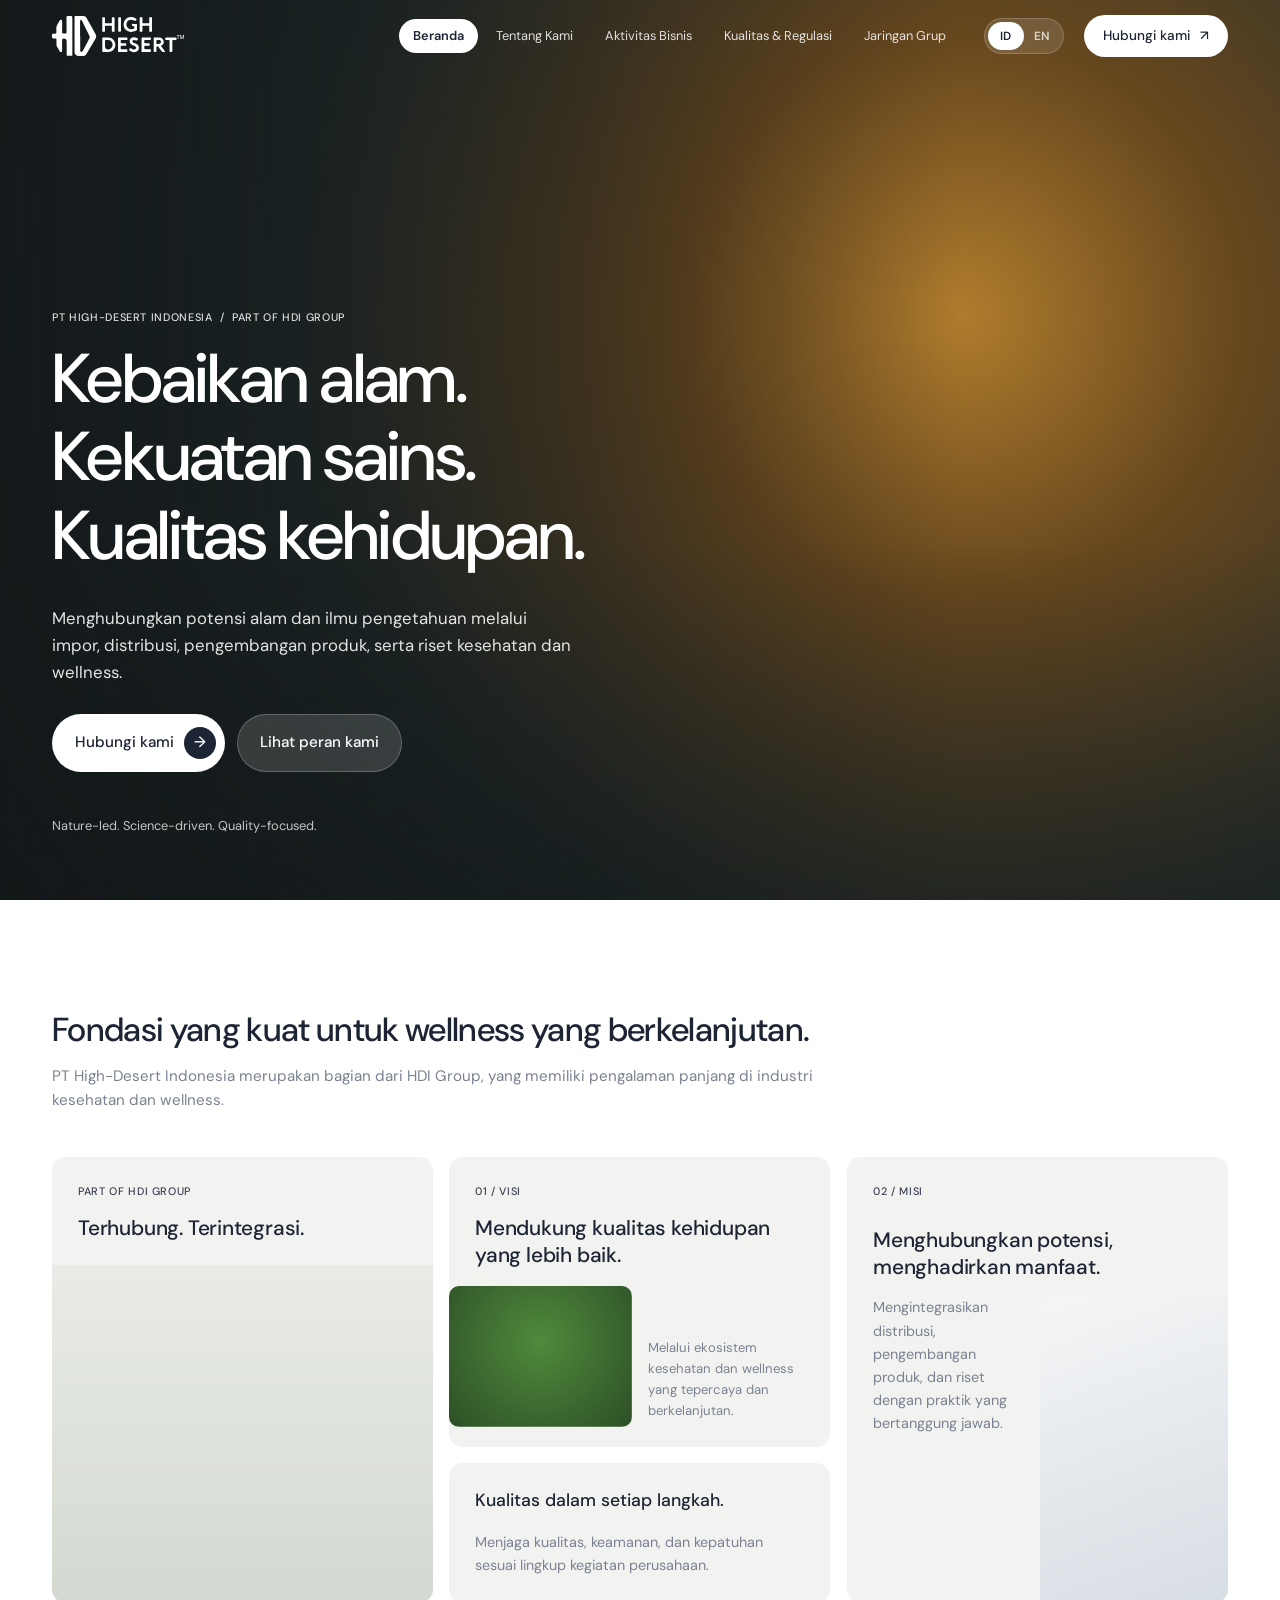
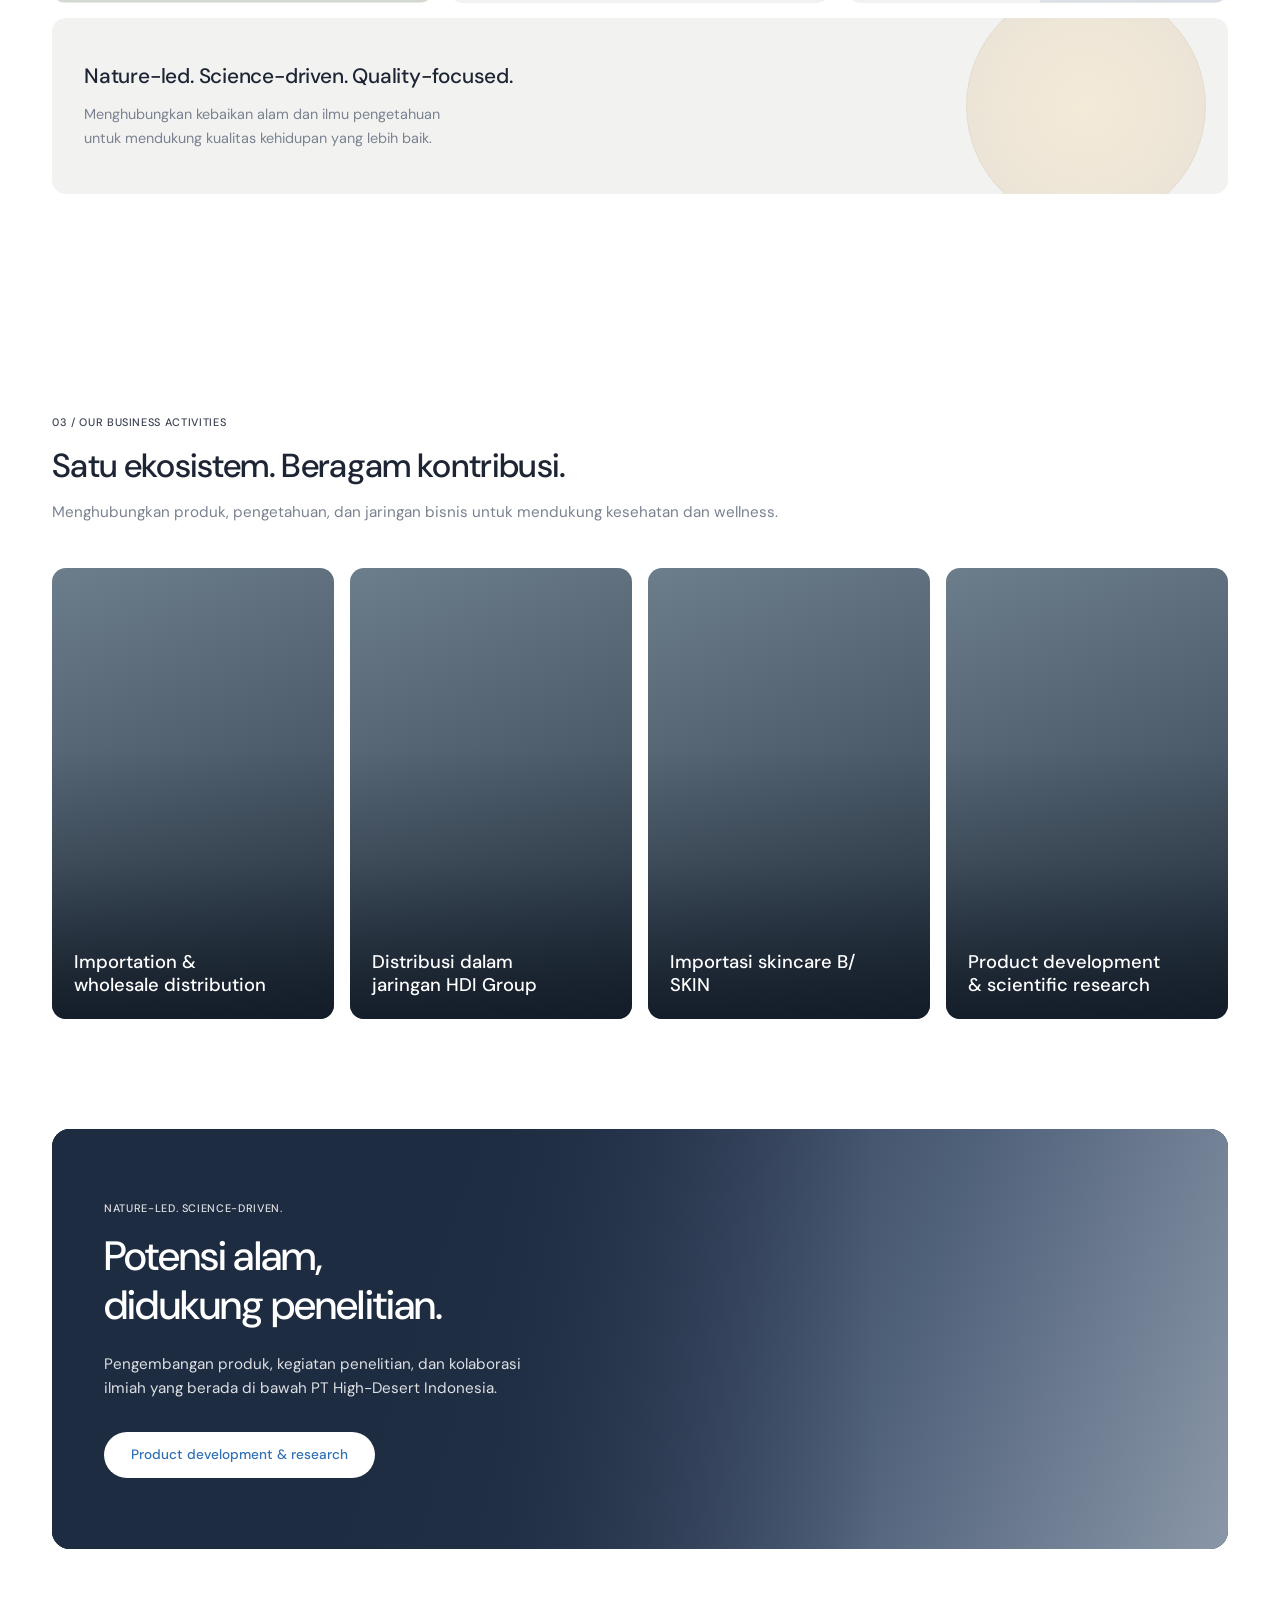
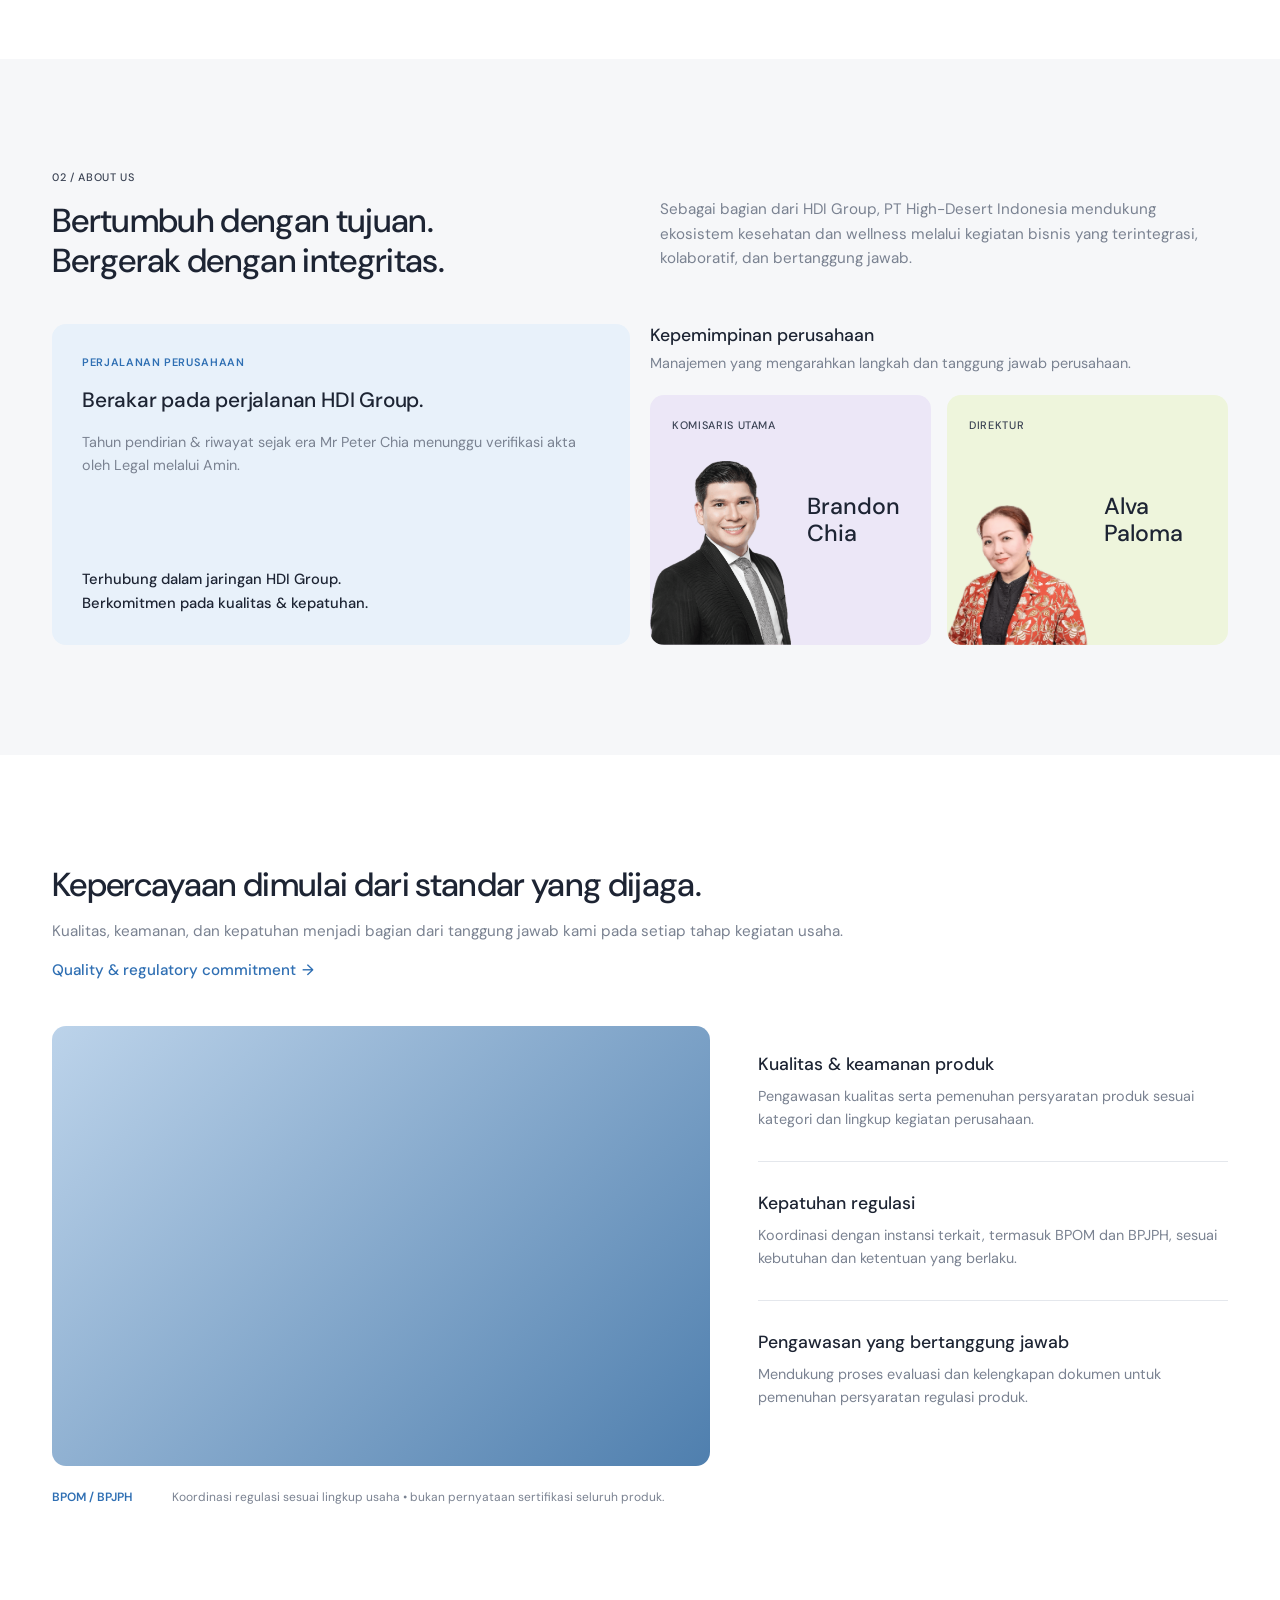
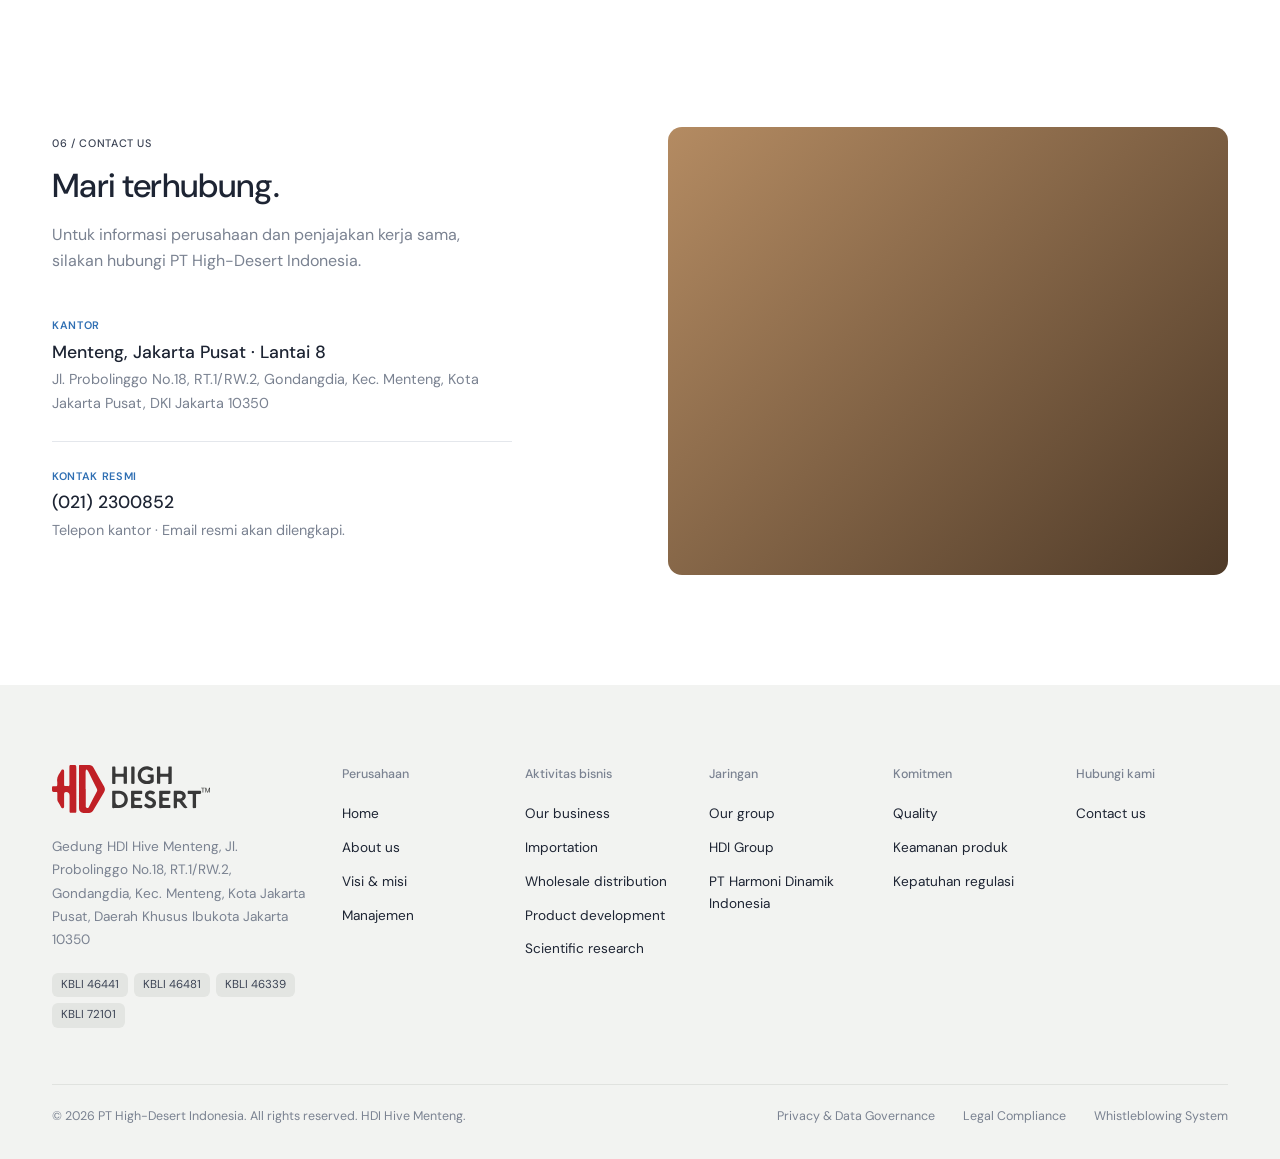
==== commit 4b88d193: "edit bahasa" ====
--- a/index.html
+++ b/index.html
@@ -21,11 +21,11 @@
 
       <nav class="main-nav" aria-label="Navigasi utama">
         <ul>
-          <li><a href="#top" class="is-active">Overview</a></li>
-          <li><a href="about.html">About Us</a></li>
-          <li><a href="business.html">Business Activities</a></li>
-          <li><a href="quality.html">Quality &amp; Regulatory</a></li>
-          <li><a href="network.html">Group Network</a></li>
+          <li><a href="#top" class="is-active">Beranda</a></li>
+          <li><a href="about.html">Tentang Kami</a></li>
+          <li><a href="business.html">Aktivitas Bisnis</a></li>
+          <li><a href="quality.html">Kualitas &amp; Regulasi</a></li>
+          <li><a href="network.html">Jaringan Grup</a></li>
         </ul>
       </nav>
 
@@ -46,7 +46,7 @@
   <main>
     <!-- ============ HERO ============ -->
     <section class="hero" id="top">
-      <div class="hero-bg" style="--img:url('assets/hero.jpg')"></div>
+      <div class="hero-bg" style="--img:url('assets/hero: .jpg;')"></div>
       <div class="hero-overlay"></div>
       <div class="container hero-content">
         <p class="eyebrow eyebrow-light hero-anim" style="--d:.1s">PT High-Desert Indonesia &nbsp;/&nbsp; Part of HDI Group</p>
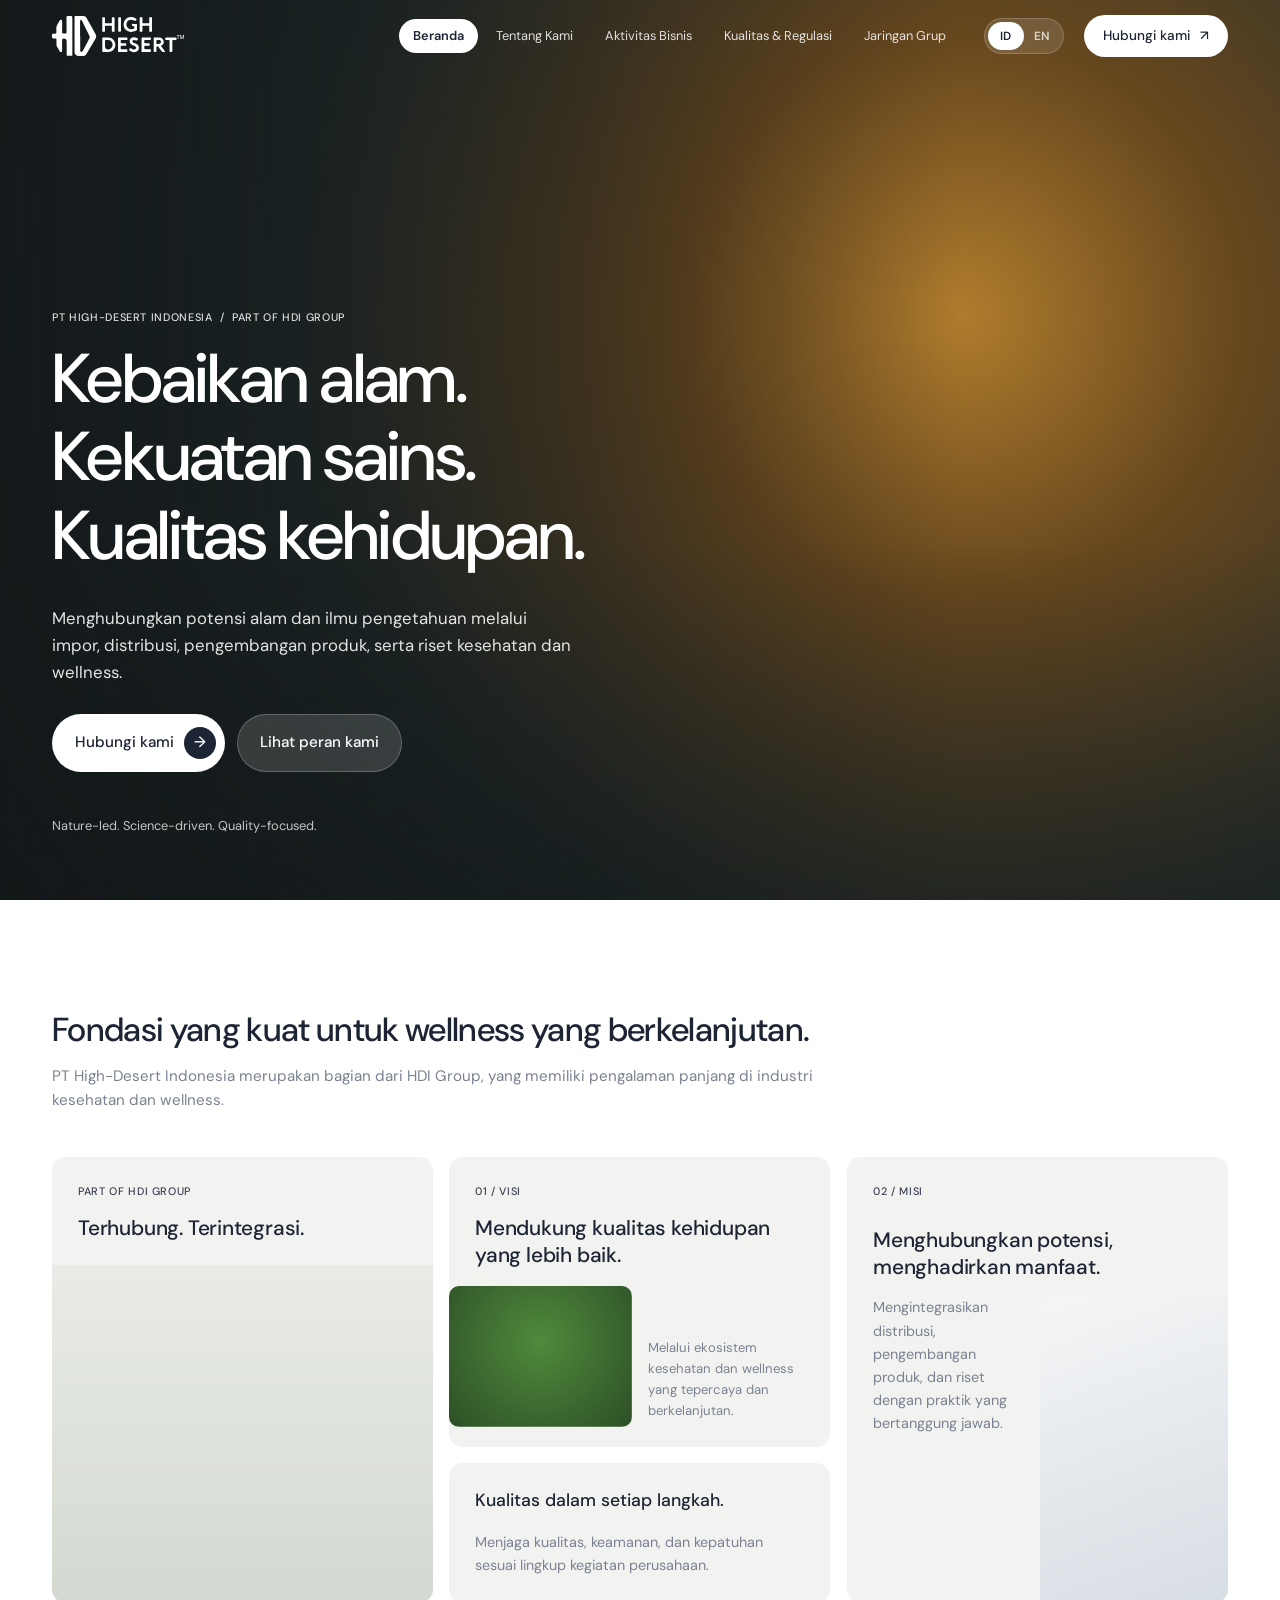
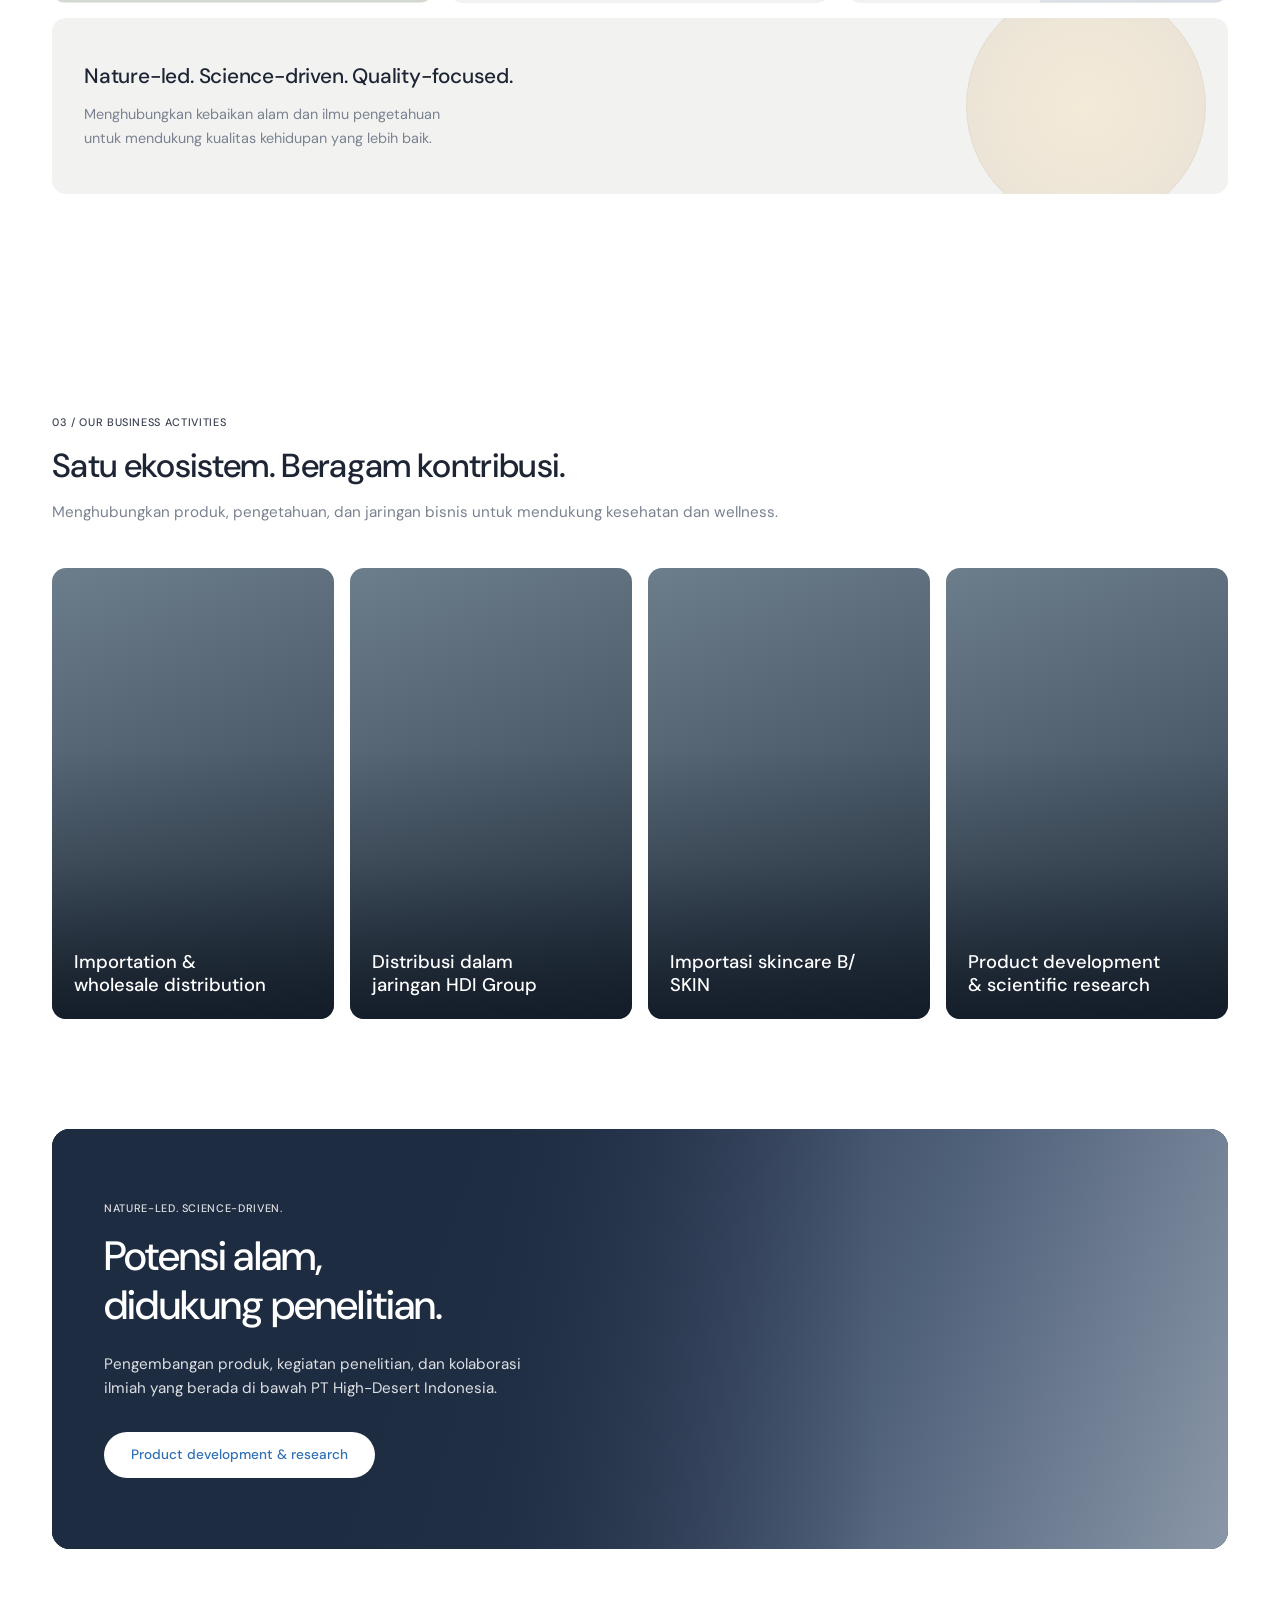
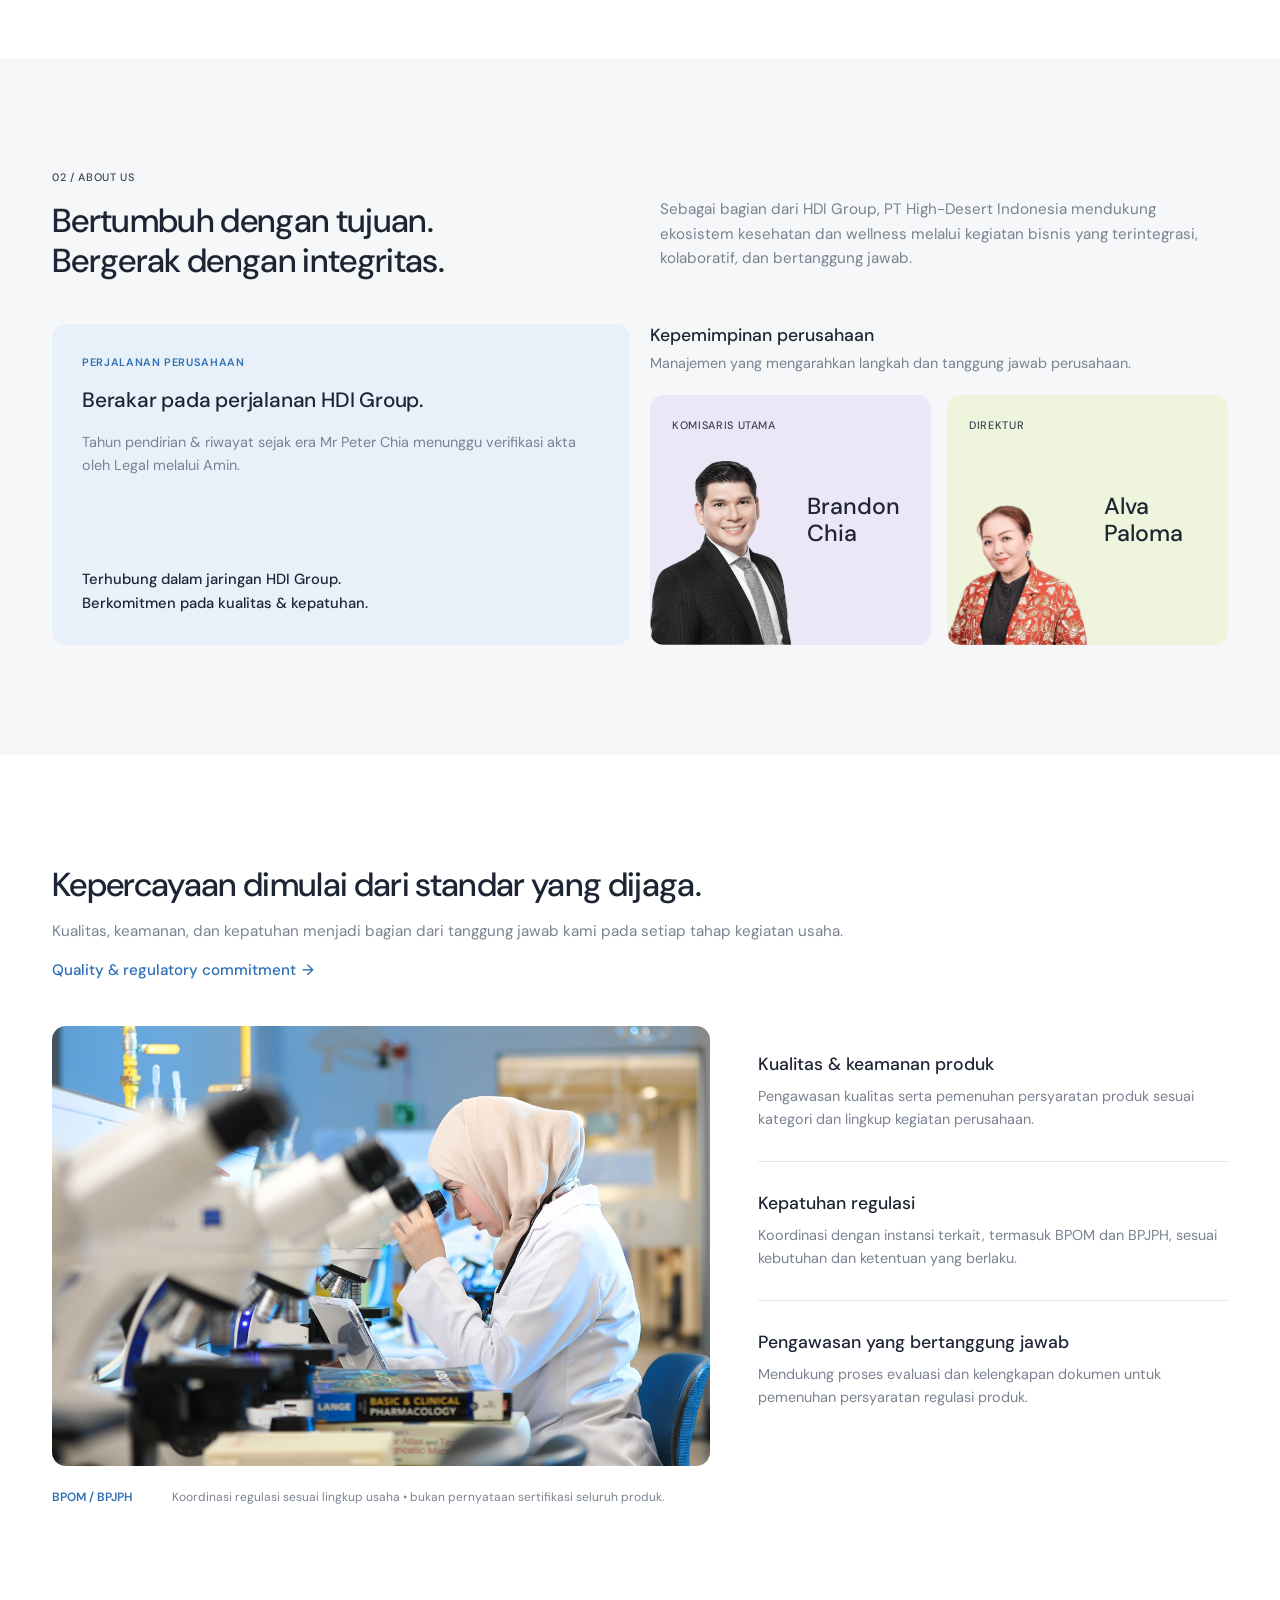
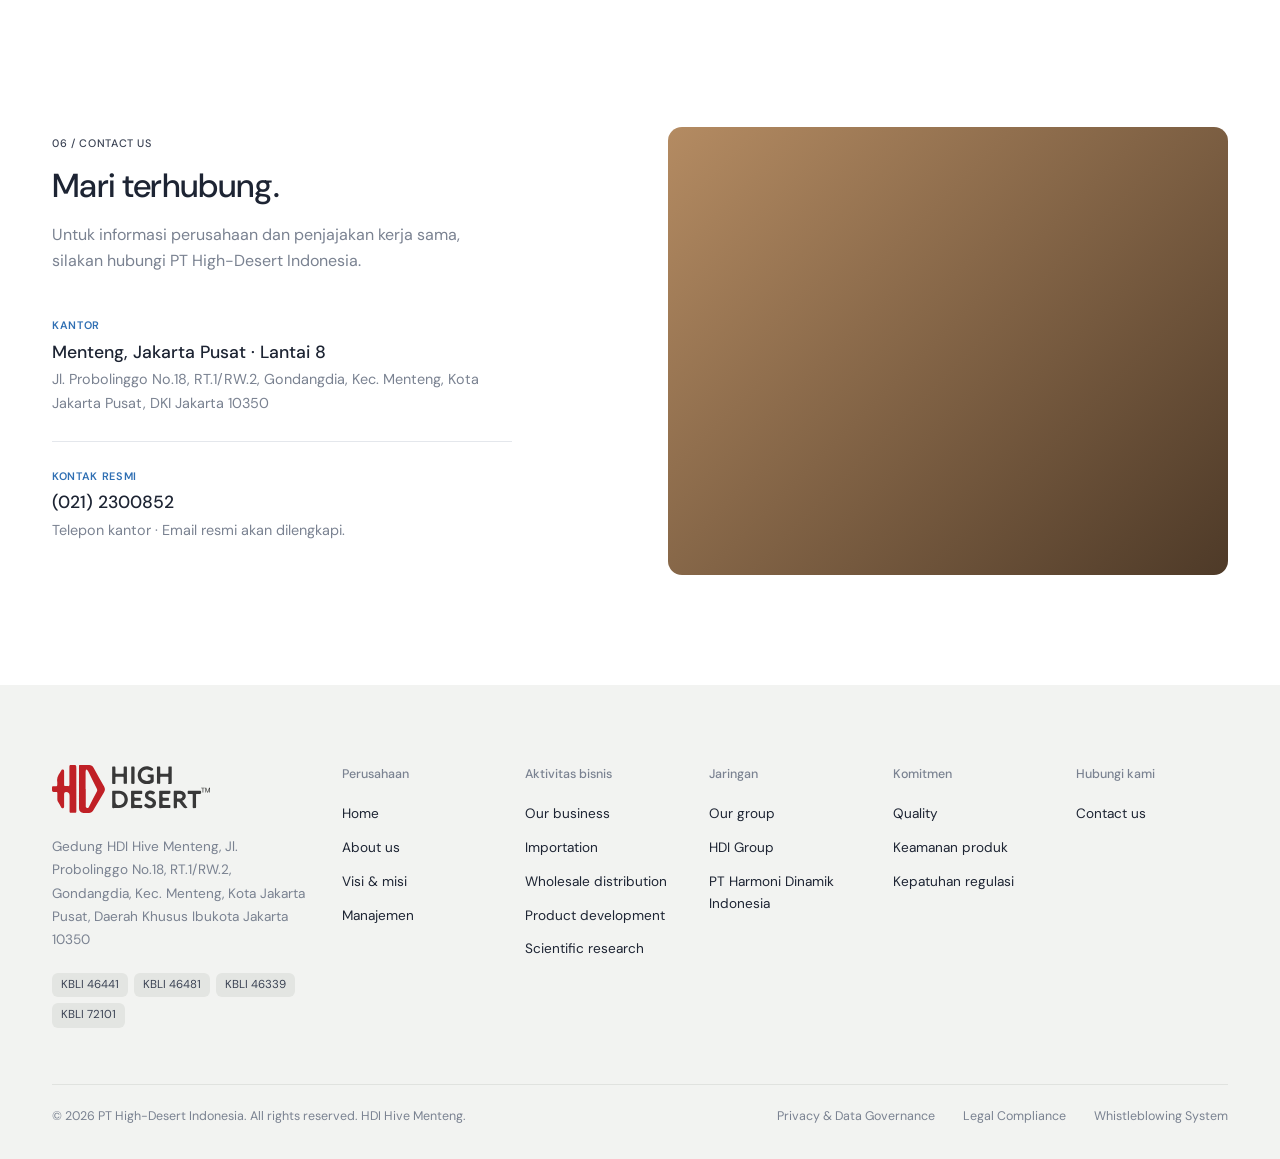
==== commit 68d41e41: "quality lab img" ====
--- a/index.html
+++ b/index.html
@@ -255,7 +255,7 @@
         </div>
 
         <div class="quality-grid">
-          <div class="quality-img reveal" style="--img:url('assets/quality-lab.jpg')"></div>
+          <div class="quality-img reveal" style="--img:url('assets/quality-lab.png')"></div>
           <ul class="quality-list">
             <li class="reveal" style="--d:.1s">
               <h3 class="h5">Kualitas &amp; keamanan produk</h3>
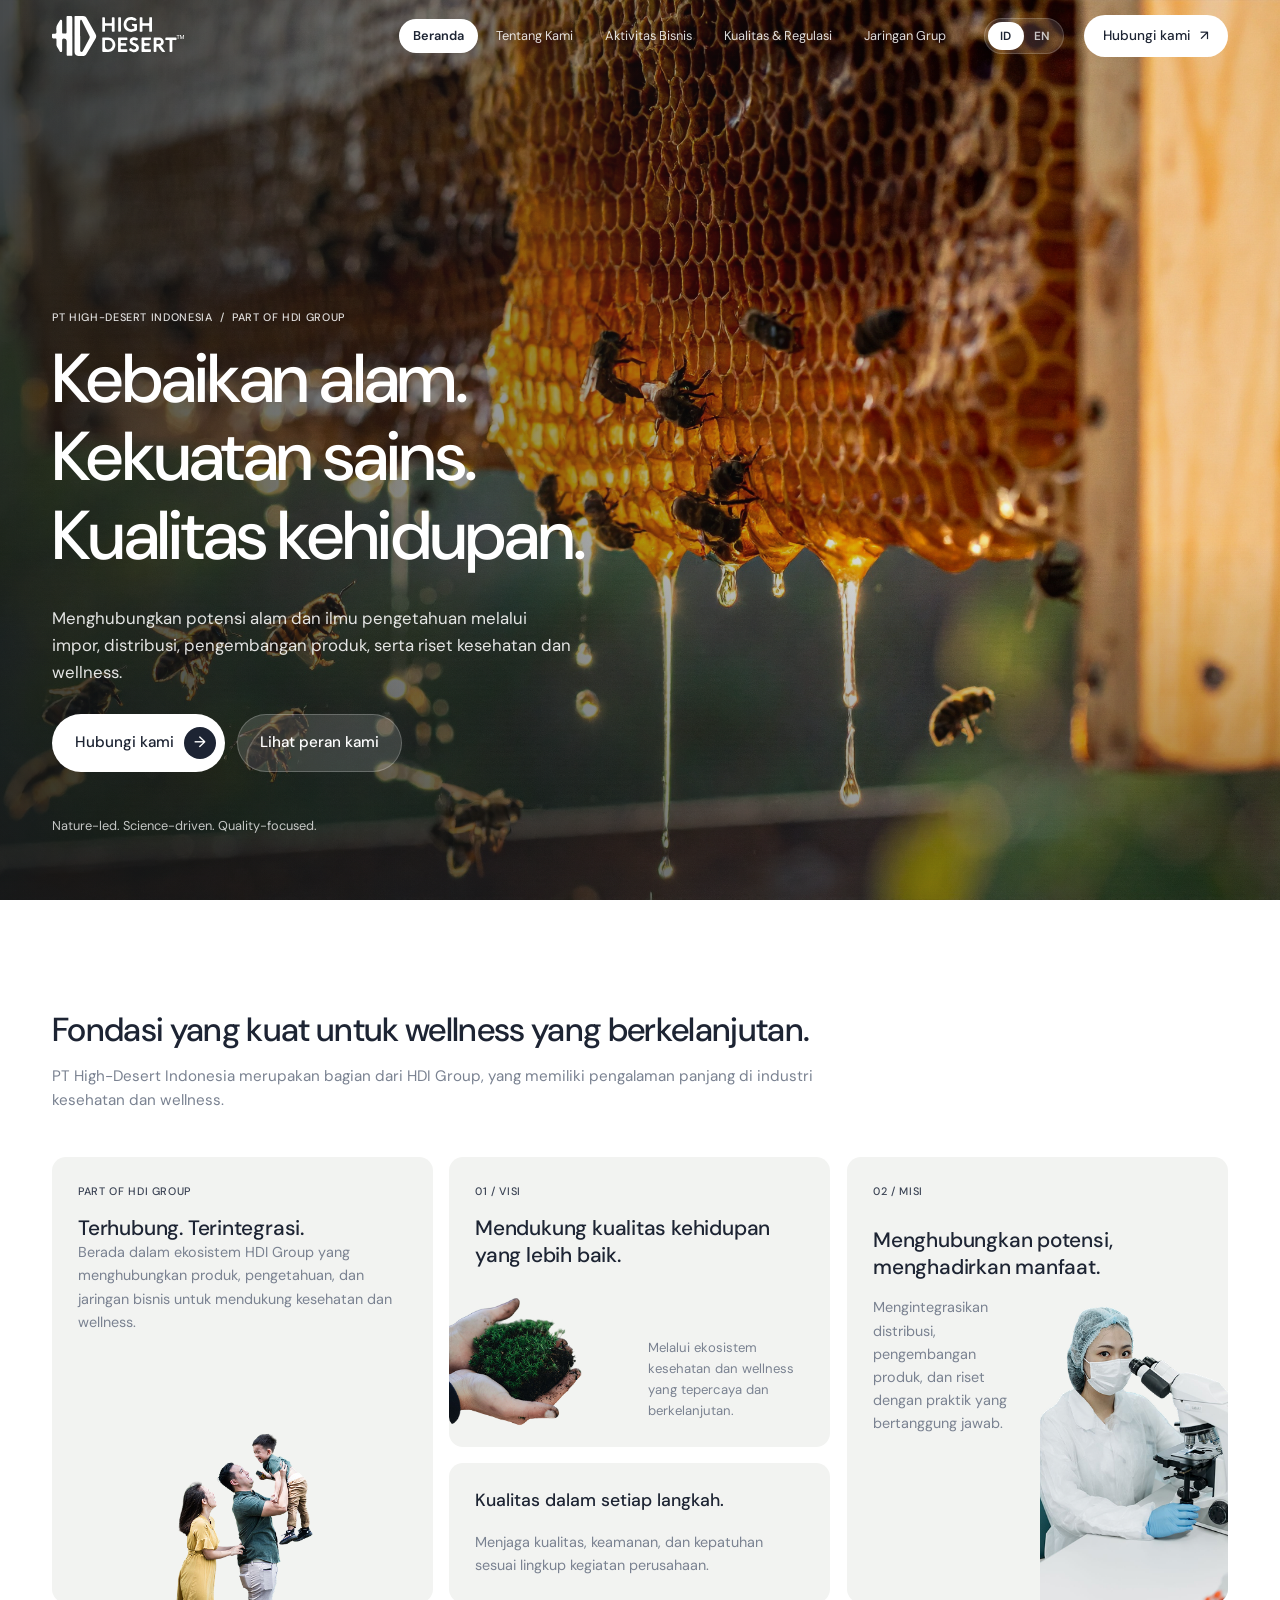
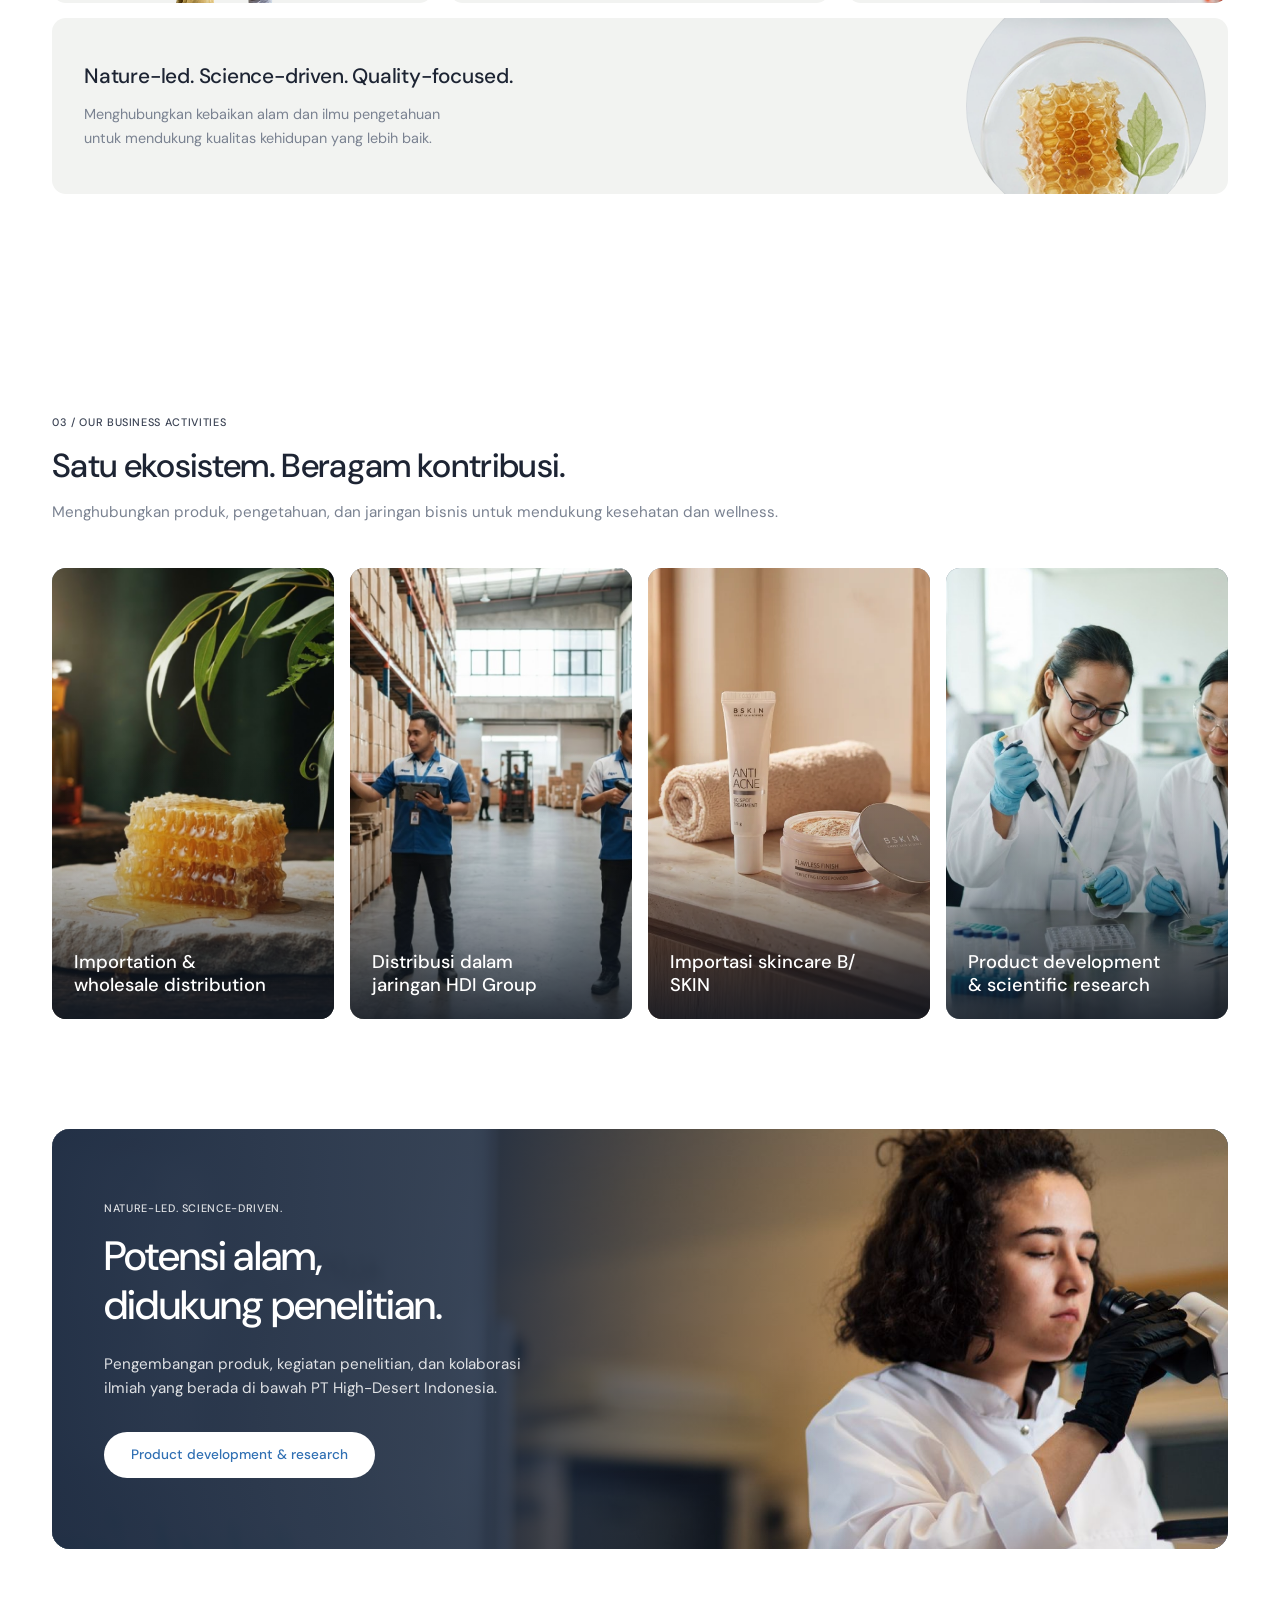
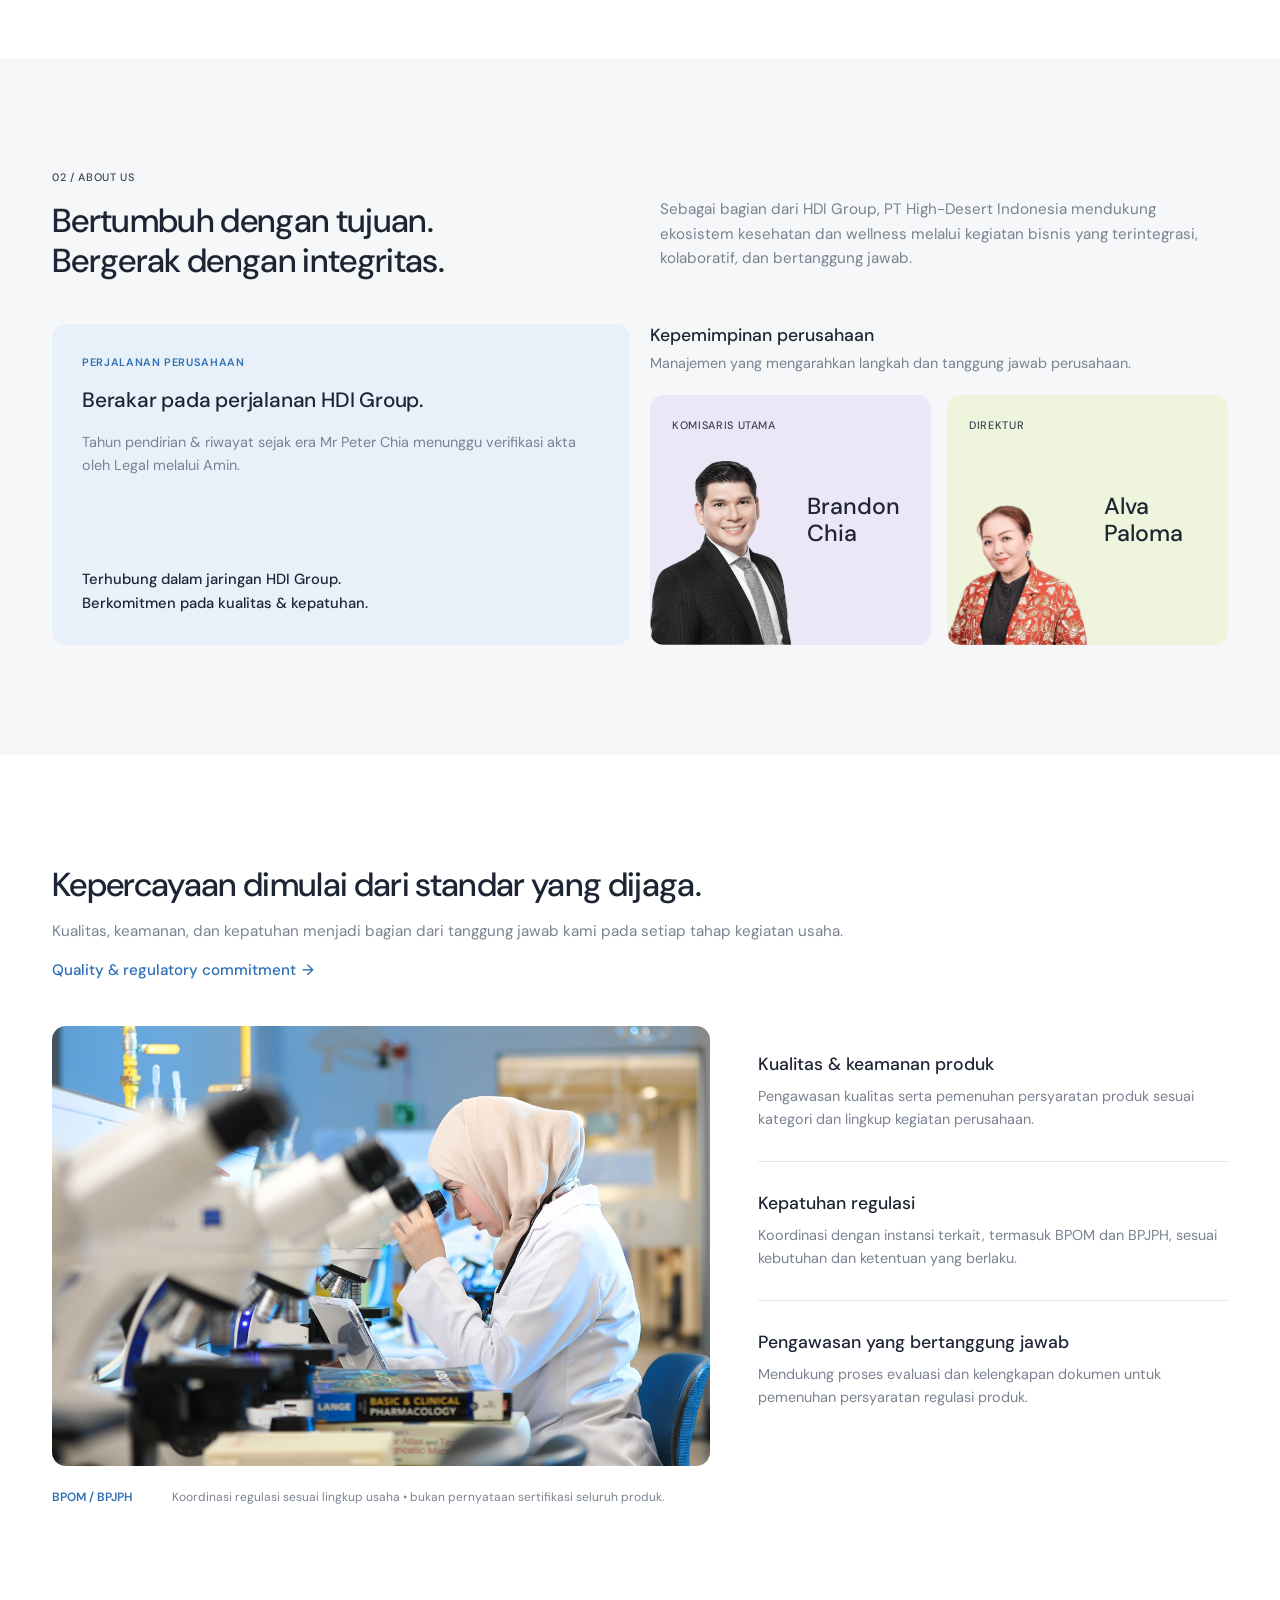
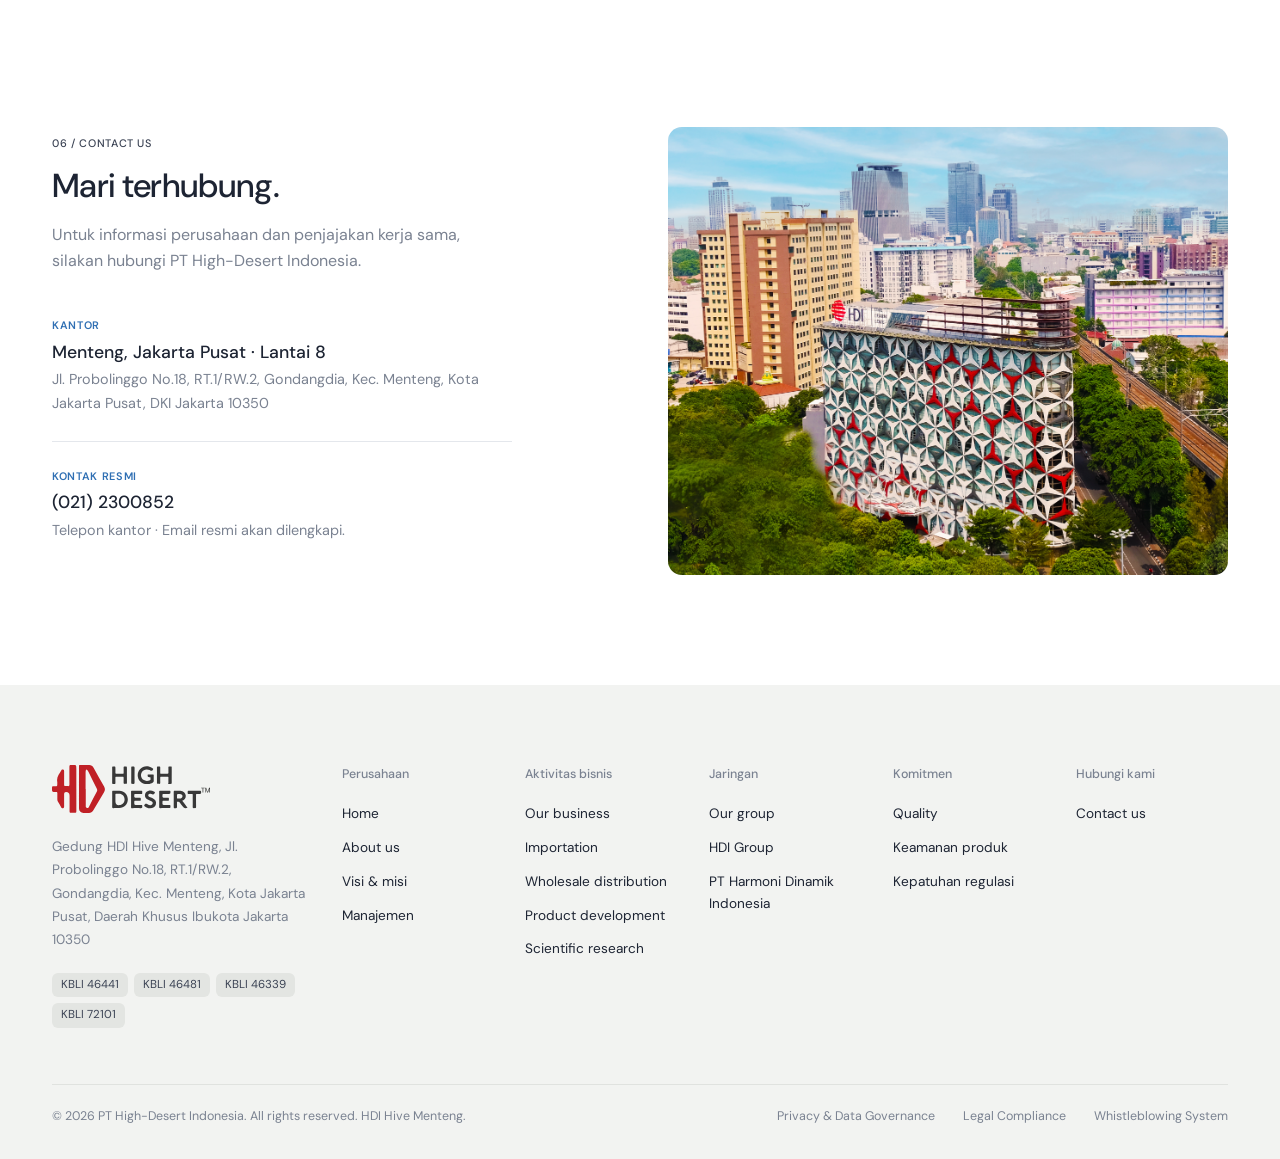
==== commit fa193f51: "commit change all" ====
--- a/index.html
+++ b/index.html
@@ -46,7 +46,7 @@
   <main>
     <!-- ============ HERO ============ -->
     <section class="hero" id="top">
-      <div class="hero-bg" style="--img:url('assets/hero: .jpg;')"></div>
+      <div class="hero-bg" style="--img:url('assets/hero.jpg')"></div>
       <div class="hero-overlay"></div>
       <div class="container hero-content">
         <p class="eyebrow eyebrow-light hero-anim" style="--d:.1s">PT High-Desert Indonesia &nbsp;/&nbsp; Part of HDI Group</p>
@@ -79,14 +79,15 @@
           <article class="card card-soft bento-a reveal">
             <p class="eyebrow">Part of HDI Group</p>
             <h3 class="h4">Terhubung. Terintegrasi.</h3>
-            <div class="card-media media-bottom" style="--img:url('assets/family.jpg')"></div>
+            <p class="muted small">Berada dalam ekosistem HDI Group yang menghubungkan produk, pengetahuan, dan jaringan bisnis untuk mendukung kesehatan dan wellness.</p>
+            <div class="card-media media-bottom" style="--img:url('assets/family.png')"></div>
           </article>
 
           <article class="card card-soft bento-b reveal" style="--d:.1s">
             <p class="eyebrow">01 / Visi</p>
             <h3 class="h4">Mendukung kualitas kehidupan yang lebih baik.</h3>
             <div class="green-row">
-              <div class="green-img" style="--img:url('assets/hands-moss.jpg')"></div>
+              <div class="green-img" style="--img:url('assets/hands-moss.png')"></div>
               <p>Melalui ekosistem kesehatan dan wellness yang tepercaya dan berkelanjutan.</p>
             </div>
           </article>
@@ -101,7 +102,7 @@
             <h3 class="h4">Menghubungkan potensi, menghadirkan manfaat.</h3>
             <div class="misi-row">
               <p class="muted small">Mengintegrasikan distribusi, pengembangan produk, dan riset dengan praktik yang bertanggung jawab.</p>
-              <div class="card-media misi-img" style="--img:url('assets/lab-scientist.jpg')"></div>
+              <div class="card-media misi-img" style="--img:url('assets/lab-scientist.png')"></div>
             </div>
           </article>
 
@@ -110,7 +111,7 @@
               <h3 class="h4">Nature-led. Science-driven. Quality-focused.</h3>
               <p class="muted small">Menghubungkan kebaikan alam dan ilmu pengetahuan<br />untuk mendukung kualitas kehidupan yang lebih baik.</p>
             </div>
-            <div class="circle-img" style="--img:url('assets/honeycomb-dish.jpg')"></div>
+            <div class="circle-img" style="--img:url('assets/honeycomb-dish.png')"></div>
           </article>
         </div>
       </div>
@@ -127,7 +128,7 @@
 
         <div class="biz-grid">
           <a href="business.html#importation" class="biz-card reveal" style="--d:0s">
-            <div class="biz-img" style="--img:url('assets/biz-honey.jpg')"></div>
+            <div class="biz-img" style="--img:url('assets/honey.png')"></div>
             <div class="biz-body">
               <p class="eyebrow eyebrow-light biz-eyebrow">01 / Our business</p>
               <div class="biz-text">
@@ -142,7 +143,7 @@
             </div>
           </a>
           <a href="business.html#divisi" class="biz-card reveal" style="--d:0.1s">
-            <div class="biz-img" style="--img:url('assets/biz-warehouse.jpg')"></div>
+            <div class="biz-img" style="--img:url('assets/distribusi.png')"></div>
             <div class="biz-body">
               <p class="eyebrow eyebrow-light biz-eyebrow">02 / Our business</p>
               <div class="biz-text">
@@ -157,7 +158,7 @@
             </div>
           </a>
           <a href="business.html#bskin" class="biz-card reveal" style="--d:0.2s">
-            <div class="biz-img" style="--img:url('assets/biz-skincare.jpg')"></div>
+            <div class="biz-img" style="--img:url('assets/bskin.webp')"></div>
             <div class="biz-body">
               <p class="eyebrow eyebrow-light biz-eyebrow">03 / Our business</p>
               <div class="biz-text">
@@ -172,7 +173,7 @@
             </div>
           </a>
           <a href="business.html#research" class="biz-card reveal" style="--d:0.3s">
-            <div class="biz-img" style="--img:url('assets/biz-research.jpg')"></div>
+            <div class="biz-img" style="--img:url('assets/research1.png')"></div>
             <div class="biz-body">
               <p class="eyebrow eyebrow-light biz-eyebrow">04 / Our business</p>
               <div class="biz-text">
@@ -194,7 +195,7 @@
     <section class="section section-tight">
       <div class="container">
         <div class="research-banner reveal">
-          <div class="research-img" style="--img:url('assets/research-banner.jpg')"></div>
+          <div class="research-img" style="--img:url('assets/Research image.png')"></div>
           <div class="research-overlay"></div>
           <div class="research-content">
             <p class="eyebrow eyebrow-light">Nature-led. Science-driven.</p>
@@ -294,7 +295,7 @@
             <p class="muted small">Telepon kantor · Email resmi akan dilengkapi.</p>
           </div>
         </div>
-        <div class="contact-img reveal" style="--d:.15s; --img:url('assets/office.jpg')"></div>
+        <div class="contact-img reveal" style="--d:.15s; --img:url('assets/edit4.jpg')"></div>
       </div>
     </section>
   </main>
--- a/style.css
+++ b/style.css
@@ -309,6 +309,11 @@
 .bento .card:hover .eyebrow { color: rgba(255, 255, 255, .85); }
 .bento .card:hover .muted { color: rgba(255, 255, 255, .85); }
 
+/* Gambar PNG transparan menyatu dengan warna kartu. */
+.section-foundation .card-media,
+.section-foundation .green-img,
+.section-foundation .circle-img { --fallback: none; }
+
 /* Saat kartu lain di-hover, kartu Visi kembali abu-abu supaya hanya satu yang hijau */
 .bento:has(.card:hover) .card-green:not(:hover) { background: var(--bg-soft); color: var(--ink); }
 .bento:has(.card:hover) .card-green:not(:hover) .eyebrow { color: var(--ink-soft); }
@@ -618,11 +623,11 @@
    ========================================================= */
 .reveal {
   opacity: 0;
-  transform: translateY(32px);
-  transition: opacity .9s var(--ease-out), transform .9s var(--ease-out);
+  transform: translateY(64px) scale(.96);
+  transition: opacity 1.1s var(--ease-out), transform 1.1s var(--ease-out);
   transition-delay: var(--d, 0s);
 }
-.reveal.is-visible { opacity: 1; transform: none; }
+.reveal.is-visible { opacity: 1; transform: translateY(0) scale(1); }
 /* hover transform pada card tetap berjalan setelah muncul */
 .card.reveal.is-visible:hover, .leader-card.reveal.is-visible:hover { transform: translateY(-4px); }
 .bento .card.reveal.is-visible:hover { transform: translateY(-6px) scale(1.04); }
@@ -724,7 +729,14 @@
     animation-iteration-count: 1 !important;
     transition-duration: .01ms !important;
   }
-  .reveal, .hero-anim { opacity: 1 !important; transform: none !important; }
+  .reveal {
+    opacity: 0 !important;
+    transform: translateY(64px) scale(.96) !important;
+    transition: opacity 1.1s var(--ease-out), transform 1.1s var(--ease-out) !important;
+    transition-delay: var(--d, 0s) !important;
+  }
+  .reveal.is-visible { opacity: 1 !important; transform: translateY(0) scale(1) !important; }
+  .hero-anim { opacity: 1 !important; transform: none !important; }
 }
 
 /* =========================================================
